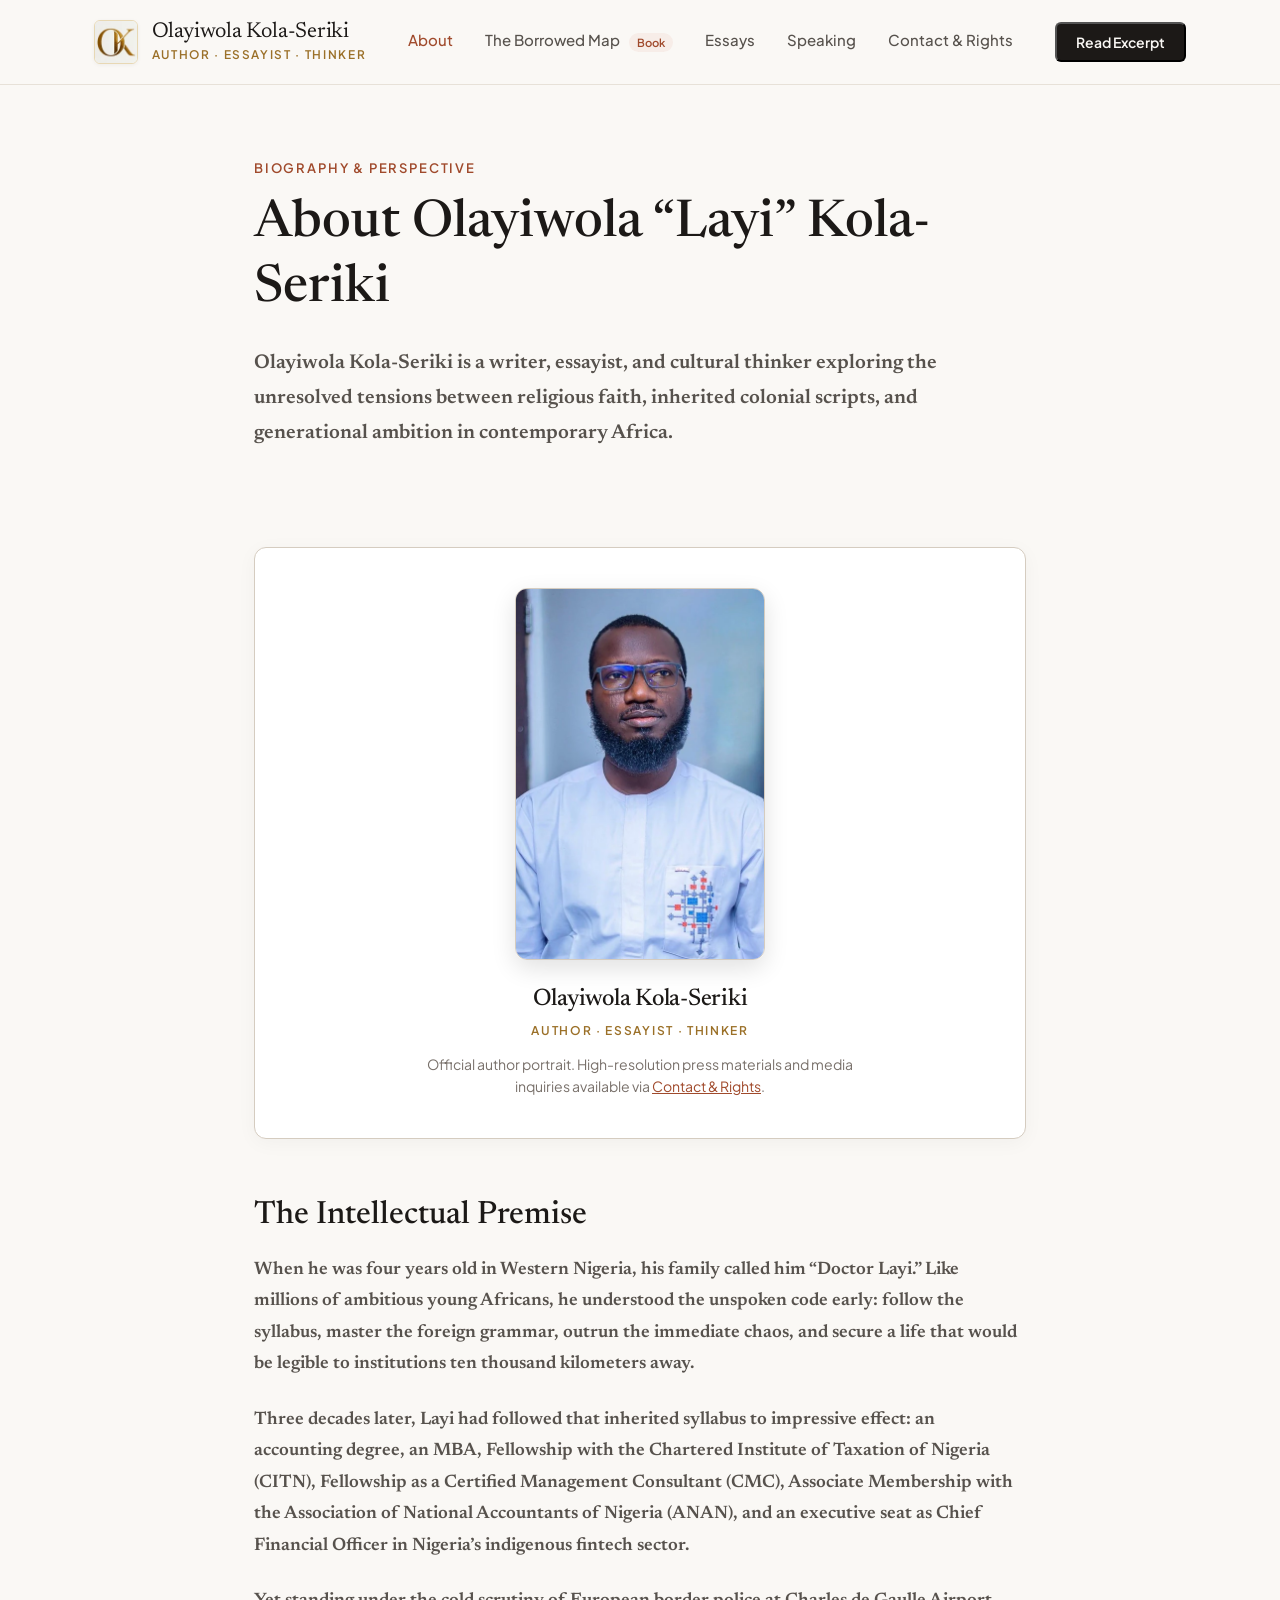
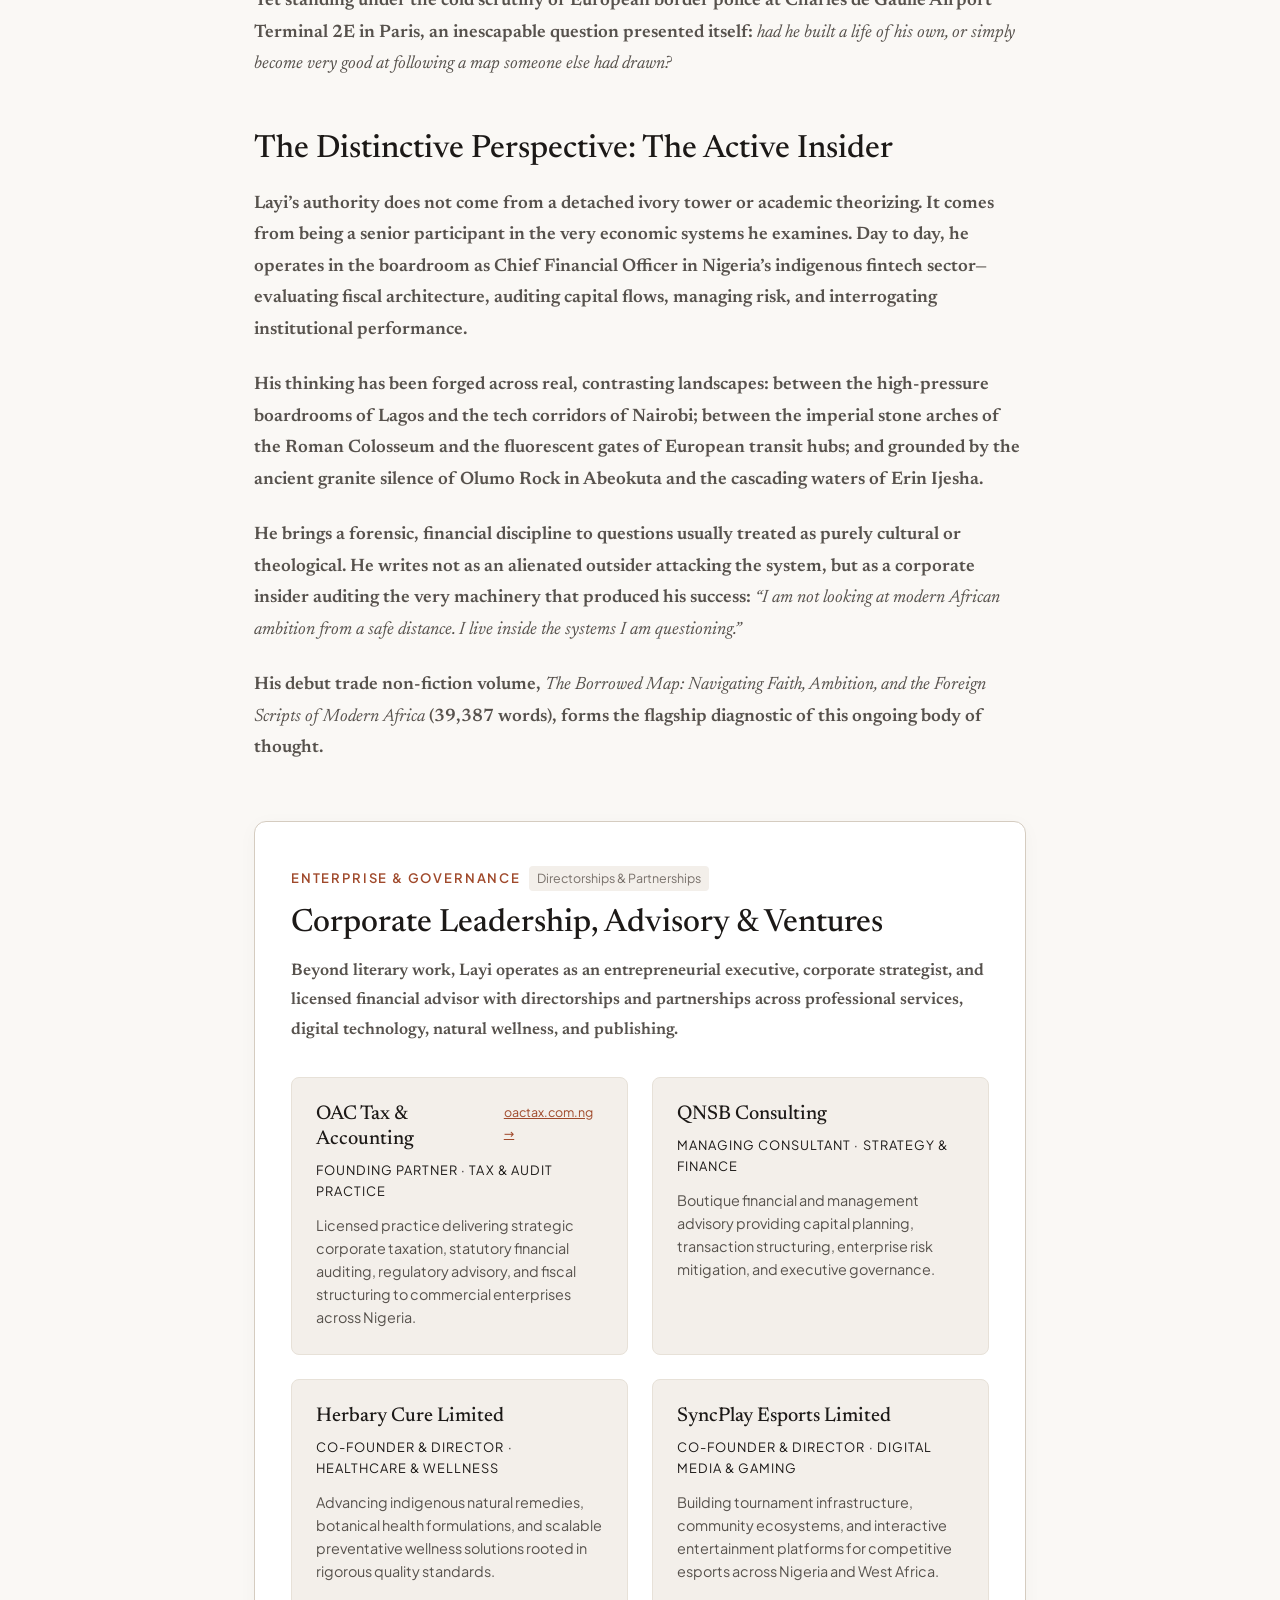
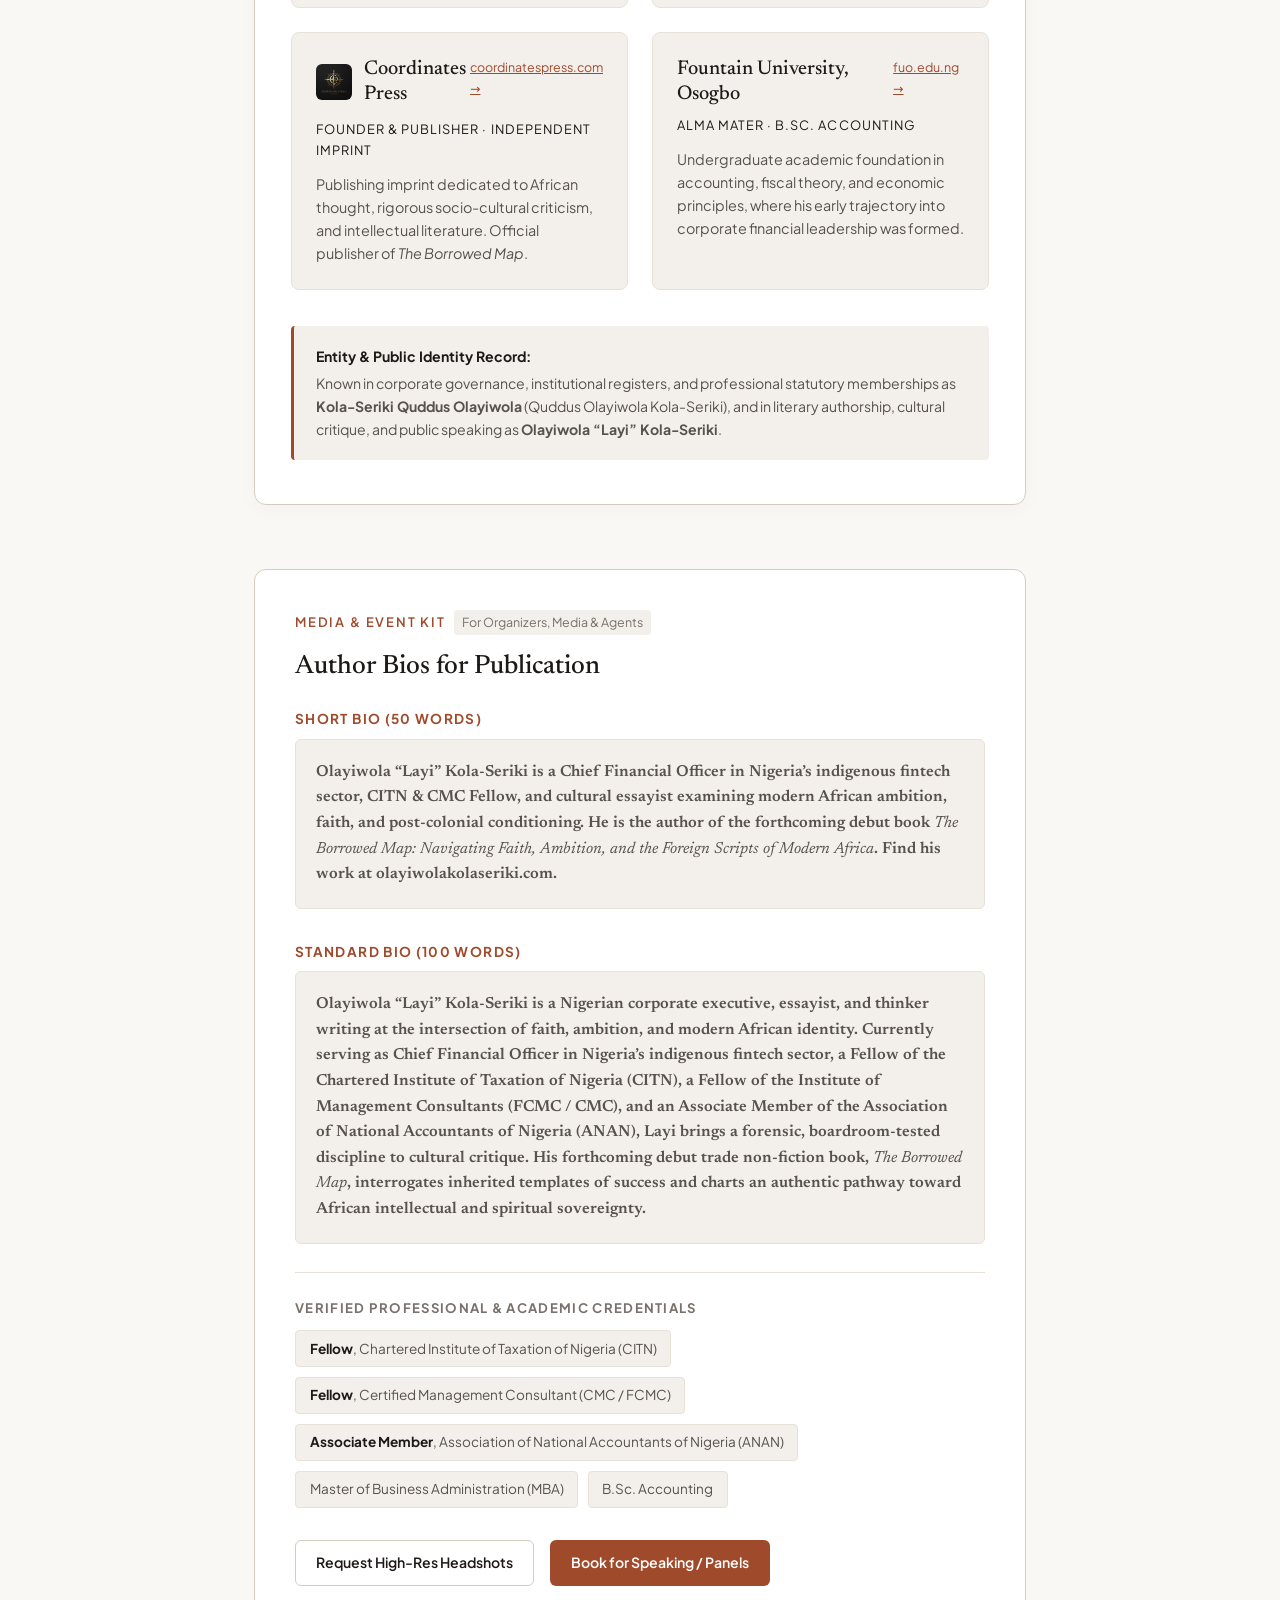
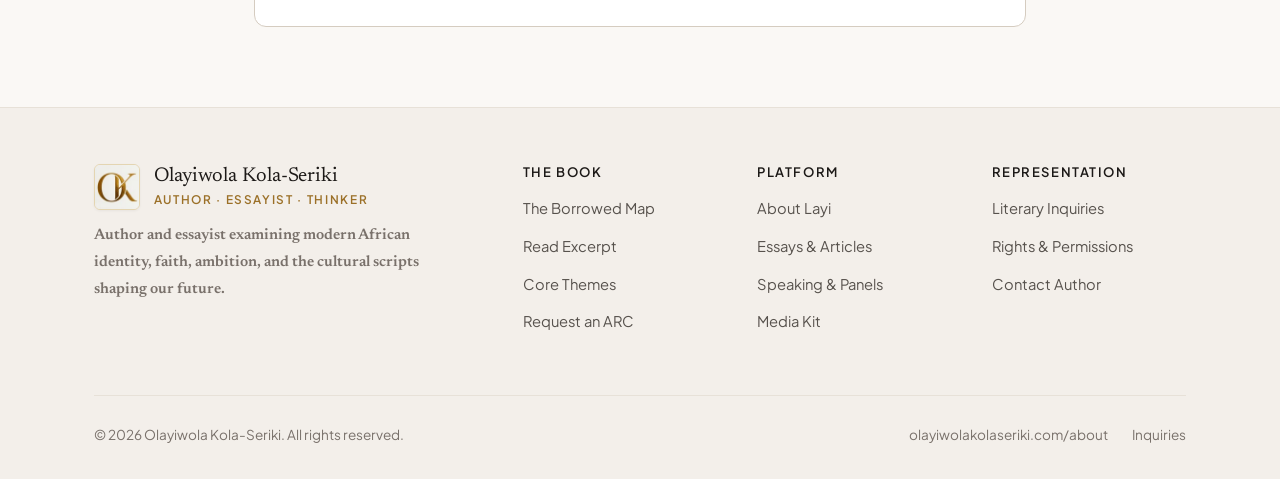
==== about/index.html @ 504ebaba "perf(cwv): eliminate LCP bottlenecks via self-hosted fonts, hero avatar WebP, edge caching headers, " ====
<!DOCTYPE html>
<html lang="en">
<head>
  <meta charset="UTF-8">
  <meta name="viewport" content="width=device-width, initial-scale=1.0">
  <title>About Olayiwola Kola-Seriki | Author of The Borrowed Map</title>
  <meta name="description" content="Biography and perspective of Olayiwola Kola-Seriki—author of The Borrowed Map, essayist, and Chief Financial Officer in Nigeria's indigenous fintech sector.">
  <link rel="canonical" href="https://olayiwolakolaseriki.com/about/">
  <meta name="robots" content="index, follow, max-image-preview:large, max-snippet:-1, max-video-preview:-1">
  <meta name="author" content="Olayiwola Kola-Seriki">
  <meta name="keywords" content="Olayiwola Kola-Seriki biography, Layi Kola-Seriki, Quddus Olayiwola Kola-Seriki, Kola-Seriki Quddus Olayiwola, The Borrowed Map author, OAC Tax and Accounting, QNSB Consulting, Herbary Cure Limited, SyncPlay Esports Limited, Coordinates Press, indigenous Nigerian fintech CFO, CITN Fellow, FCTI, ANAN CNA, IMC FCMC CMC, Certified Management Consultant, Fountain University Osogbo alumnus, African cultural thinker">
  
  <!-- Favicon (OK Monogram on Ivory Linen) -->
  <link rel="icon" type="image/x-icon" href="/favicon.ico">
  <link rel="icon" type="image/png" sizes="32x32" href="/favicon-32x32.png">
  <link rel="icon" type="image/png" sizes="16x16" href="/favicon-16x16.png">
  <link rel="apple-touch-icon" sizes="180x180" href="/apple-touch-icon.png">
  
  <!-- Open Graph / LinkedIn / Facebook -->
  <meta property="og:type" content="profile">
  <meta property="og:url" content="https://olayiwolakolaseriki.com/about/">
  <meta property="og:site_name" content="Olayiwola Kola-Seriki">
  <meta property="og:title" content="About Olayiwola Kola-Seriki | Corporate Leader, Author & Thinker">
  <meta property="og:description" content="Biography and career of Olayiwola Kola-Seriki (Kola-Seriki Quddus Olayiwola)—Author of The Borrowed Map, CFO, Fellow CITN & FCMC, Associate ANAN, and Partner/Co-Founder of OAC Tax, QNSB Consulting, Herbary Cure, and SyncPlay Esports.">
  
  <!-- Primary Image: Author Official Portrait (1200px High-Res) -->
  <meta property="og:image" content="https://olayiwolakolaseriki.com/assets/images/author-portrait-1200.jpg">
  <meta property="og:image:secure_url" content="https://olayiwolakolaseriki.com/assets/images/author-portrait-1200.jpg">
  <meta property="og:image:type" content="image/jpeg">
  <meta property="og:image:width" content="1200">
  <meta property="og:image:height" content="1791">
  <meta property="og:image:alt" content="Olayiwola Kola-Seriki Official Author Portrait">

  <!-- Secondary Image: Existing Book Front Cover (1200px High-Res) -->
  <meta property="og:image" content="https://olayiwolakolaseriki.com/assets/images/the-borrowed-map-cover-1200.jpg">
  <meta property="og:image:secure_url" content="https://olayiwolakolaseriki.com/assets/images/the-borrowed-map-cover-1200.jpg">
  <meta property="og:image:type" content="image/jpeg">
  <meta property="og:image:width" content="1200">
  <meta property="og:image:height" content="1911">
  <meta property="og:image:alt" content="Front cover of The Borrowed Map by Olayiwola Kola-Seriki">
  
  <!-- Twitter Cards -->
  <meta name="twitter:card" content="summary_large_image">
  <meta name="twitter:url" content="https://olayiwolakolaseriki.com/about/">
  <meta name="twitter:title" content="About Olayiwola Kola-Seriki | Corporate Leader, Author & Thinker">
  <meta name="twitter:description" content="Biography and career of Olayiwola Kola-Seriki (Quddus Olayiwola Kola-Seriki)—CFO, CITN & FCMC Fellow, ANAN, Partner at OAC Tax, and Author of The Borrowed Map.">
  <meta name="twitter:image" content="https://olayiwolakolaseriki.com/assets/images/author-portrait-1200.jpg">
  <meta name="twitter:image:alt" content="Olayiwola Kola-Seriki Author Portrait">
  
  <!-- Critical Performance Preloads -->
  <link rel="preload" as="font" type="font/woff2" href="/assets/fonts/newsreader-400.woff2" crossorigin>
  <link rel="preload" as="font" type="font/woff2" href="/assets/fonts/plus-jakarta-sans-400.woff2" crossorigin>
  <link rel="preload" as="image" href="/assets/images/brand-monogram-nav.webp" type="image/webp">
  <link rel="preload" as="image" href="/assets/images/author-portrait.webp" type="image/webp" fetchpriority="high">
  
  <link rel="stylesheet" href="/assets/css/styles.css">
  
  <!-- Non-Blocking Google Fonts Fallback -->
  <link rel="preconnect" href="https://fonts.googleapis.com">
  <link rel="preconnect" href="https://fonts.gstatic.com" crossorigin>
  <link rel="stylesheet" href="https://fonts.googleapis.com/css2?family=Newsreader:ital,opsz,wght@0,6..72,400;0,6..72,600;1,6..72,400&family=Plus+Jakarta+Sans:wght@400;500;600;700&display=swap" media="print" onload="this.media='all'">
  <noscript>
    <link rel="stylesheet" href="https://fonts.googleapis.com/css2?family=Newsreader:ital,opsz,wght@0,6..72,400;0,6..72,600;1,6..72,400&family=Plus+Jakarta+Sans:wght@400;500;600;700&display=swap">
  </noscript>
  
  <!-- Schema.org JSON-LD: ProfilePage & Comprehensive Person Entity -->
  <script type="application/ld+json">
  {
    "@context": "https://schema.org",
    "@type": "ProfilePage",
    "mainEntity": {
      "@type": "Person",
      "@id": "https://olayiwolakolaseriki.com/#author",
      "name": "Olayiwola Kola-Seriki",
      "givenName": "Quddus Olayiwola",
      "familyName": "Kola-Seriki",
      "additionalName": "Layi",
      "alternateName": [
        "Quddus Olayiwola Kola-Seriki",
        "Kola-Seriki Quddus Olayiwola",
        "Layi Kola-Seriki",
        "Doctor Layi",
        "Quddus Kola-Seriki"
      ],
      "url": "https://olayiwolakolaseriki.com/about/",
      "jobTitle": [
        "Chief Financial Officer",
        "Author",
        "Tax & Accounting Advisor",
        "Management Consultant",
        "Essayist"
      ],
      "description": "Nigerian corporate executive, Chief Financial Officer, tax professional, and author of The Borrowed Map. Founding partner and director across OAC Tax & Accounting, QNSB Consulting, Herbary Cure Limited, and SyncPlay Esports Limited.",
      "image": [
        "https://olayiwolakolaseriki.com/assets/images/author-portrait-1200.jpg",
        "https://olayiwolakolaseriki.com/assets/images/author-portrait-square-1200.jpg",
        "https://olayiwolakolaseriki.com/assets/images/author-portrait.jpg"
      ],
      "alumniOf": [
        {
          "@type": "CollegeOrUniversity",
          "name": "Fountain University, Osogbo",
          "sameAs": "https://fuo.edu.ng"
        }
      ],
      "hasCredential": [
        {
          "@type": "EducationalOccupationalCredential",
          "name": "Fellow (FCTI)",
          "credentialCategory": "fellowship",
          "recognizedBy": {
            "@type": "Organization",
            "name": "Chartered Institute of Taxation of Nigeria (CITN)",
            "url": "https://citn.org"
          }
        },
        {
          "@type": "EducationalOccupationalCredential",
          "name": "Certified National Accountant (CNA)",
          "credentialCategory": "professional membership",
          "recognizedBy": {
            "@type": "Organization",
            "name": "Association of National Accountants of Nigeria (ANAN)",
            "url": "https://anan.org.ng"
          }
        },
        {
          "@type": "EducationalOccupationalCredential",
          "name": "Fellow Certified Management Consultant (FCMC / CMC)",
          "credentialCategory": "fellowship",
          "recognizedBy": {
            "@type": "Organization",
            "name": "Institute of Management Consultants (IMC Nigeria)",
            "url": "https://imcnig.org"
          }
        },
        {
          "@type": "EducationalOccupationalCredential",
          "name": "Master of Business Administration (MBA)"
        },
        {
          "@type": "EducationalOccupationalCredential",
          "name": "Bachelor of Science (B.Sc.) Accounting"
        }
      ],
      "worksFor": [
        {
          "@type": "Organization",
          "name": "OAC Tax & Accounting",
          "url": "https://oactax.com.ng"
        },
        {
          "@type": "Organization",
          "name": "QNSB Consulting"
        },
        {
          "@type": "Organization",
          "name": "Herbary Cure Limited"
        },
        {
          "@type": "Organization",
          "name": "SyncPlay Esports Limited"
        },
        {
          "@type": "Organization",
          "name": "Coordinates Press",
          "url": "https://coordinatespress.com"
        }
      ],
      "founder": [
        {
          "@type": "Organization",
          "name": "OAC Tax & Accounting",
          "url": "https://oactax.com.ng"
        },
        {
          "@type": "Organization",
          "name": "QNSB Consulting"
        },
        {
          "@type": "Organization",
          "name": "Herbary Cure Limited"
        },
        {
          "@type": "Organization",
          "name": "SyncPlay Esports Limited"
        },
        {
          "@type": "Organization",
          "name": "Coordinates Press",
          "url": "https://coordinatespress.com"
        }
      ],
      "sameAs": [
        "https://www.linkedin.com/in/olayiwola-kola-seriki-296878146",
        "https://oactax.com.ng",
        "https://coordinatespress.com",
        "https://fuo.edu.ng"
      ]
    }
  }
  </script>
</head>
<body>

  <!-- Site Navigation -->
  <header class="site-header">
    <div class="container nav-wrapper">
      <a href="/" class="brand-link" aria-label="Olayiwola Kola-Seriki Home">
        <picture>
          <source srcset="/assets/images/brand-monogram-nav.webp" type="image/webp">
          <img src="/assets/images/brand-monogram-nav.png" width="44" height="44" alt="Olayiwola Kola-Seriki Monogram" class="brand-monogram-nav" decoding="async">
        </picture>
        <div class="brand-text">
          <span class="brand-name">Olayiwola Kola-Seriki</span>
          <span class="brand-tagline">Author &middot; Essayist &middot; Thinker</span>
        </div>
      </a>

      <nav aria-label="Primary Navigation">
        <ul class="nav-links">
          <li><a href="/about/" class="nav-item active">About</a></li>
          <li>
            <a href="/the-borrowed-map/" class="nav-item">
              The Borrowed Map <span class="nav-badge">Book</span>
            </a>
          </li>
          <li><a href="/essays/" class="nav-item">Essays</a></li>
          <li><a href="/speaking/" class="nav-item">Speaking</a></li>
          <li><a href="/contact/" class="nav-item">Contact & Rights</a></li>
        </ul>
      </nav>

      <div style="display: flex; gap: 0.75rem; align-items: center;">
        <button class="btn-header" data-open-excerpt>Read Excerpt</button>
        <button class="mobile-toggle" id="mobileToggle" aria-label="Toggle navigation" aria-expanded="false">
          <svg fill="none" viewBox="0 0 24 24" stroke="currentColor">
            <path stroke-linecap="round" stroke-linejoin="round" stroke-width="2" d="M4 6h16M4 12h16M4 18h16" />
          </svg>
        </button>
      </div>
    </div>

    <!-- Mobile Drawer -->
    <div class="mobile-nav" id="mobileNav">
      <a href="/about/" class="nav-item active">About Layi</a>
      <a href="/the-borrowed-map/" class="nav-item">The Borrowed Map (The Book)</a>
      <a href="/essays/" class="nav-item">Essays & Articles</a>
      <a href="/speaking/" class="nav-item">Speaking & Panels</a>
      <a href="/contact/" class="nav-item">Contact & Literary Inquiries</a>
    </div>
  </header>

  <main>
    <section style="padding: 4.5rem 0 3.5rem;">
      <div class="container-narrow">
        <p class="eyebrow" style="margin-bottom: 0.75rem;">Biography & Perspective</p>
        <h1 style="font-size: clamp(2.4rem, 5vw, 3.25rem); margin-bottom: 1.5rem;">
          About Olayiwola &ldquo;Layi&rdquo; Kola-Seriki
        </h1>
        <p style="font-size: 1.25rem; line-height: 1.75; color: var(--text-secondary); margin-bottom: 2.5rem;">
          Olayiwola Kola-Seriki is a writer, essayist, and cultural thinker exploring the unresolved tensions between religious faith, inherited colonial scripts, and generational ambition in contemporary Africa.
        </p>
      </div>
    </section>

    <!-- Bio Body -->
    <section style="padding: 0 0 5rem;">
      <div class="container-narrow">
        
        <!-- Official Author Portrait & Insignia -->
        <div style="background: var(--bg-card); border: 1px solid var(--border-medium); border-radius: 12px; padding: 2.5rem 2rem; text-align: center; margin-bottom: 3.5rem; box-shadow: 0 4px 20px rgba(0, 0, 0, 0.04);">
          <div style="max-width: 250px; margin: 0 auto 1.5rem; border-radius: 12px; overflow: hidden; box-shadow: 0 8px 24px rgba(0, 0, 0, 0.12); border: 1px solid var(--border-medium);">
            <picture>
              <source srcset="/assets/images/author-portrait.webp" type="image/webp">
              <img src="/assets/images/author-portrait.jpg" width="250" height="373" alt="Olayiwola Kola-Seriki Official Author Portrait" style="width: 100%; height: auto; display: block;" fetchpriority="high" decoding="async">
            </picture>
          </div>
          <h3 style="font-family: var(--font-serif); font-size: 1.5rem; margin-bottom: 0.35rem; letter-spacing: -0.01em;">Olayiwola Kola-Seriki</h3>
          <p class="brand-tagline" style="font-size: 0.75rem; letter-spacing: 0.14em; margin-bottom: 0.85rem;">Author &middot; Essayist &middot; Thinker</p>
          <p style="font-family: var(--font-sans); font-size: 0.88rem; color: var(--text-muted); max-width: 480px; margin: 0 auto; line-height: 1.55;">
            Official author portrait. High-resolution press materials and media inquiries available via <a href="/contact/" style="color: var(--accent-terracotta); text-decoration: underline;">Contact & Rights</a>.
          </p>
        </div>

        <div style="font-size: 1.15rem; line-height: 1.85; color: var(--text-secondary);">
          <h2 style="font-size: 2rem; color: var(--text-primary); margin-bottom: 1.25rem;">The Intellectual Premise</h2>
          <p style="margin-bottom: 1.5rem;">
            When he was four years old in Western Nigeria, his family called him &ldquo;Doctor Layi.&rdquo; Like millions of ambitious young Africans, he understood the unspoken code early: follow the syllabus, master the foreign grammar, outrun the immediate chaos, and secure a life that would be legible to institutions ten thousand kilometers away.
          </p>
          <p style="margin-bottom: 1.5rem;">
            Three decades later, Layi had followed that inherited syllabus to impressive effect: an accounting degree, an MBA, Fellowship with the Chartered Institute of Taxation of Nigeria (CITN), Fellowship as a Certified Management Consultant (CMC), Associate Membership with the Association of National Accountants of Nigeria (ANAN), and an executive seat as Chief Financial Officer in Nigeria&rsquo;s indigenous fintech sector.
          </p>
          <p style="margin-bottom: 1.5rem;">
            Yet standing under the cold scrutiny of European border police at Charles de Gaulle Airport Terminal 2E in Paris, an inescapable question presented itself: <em>had he built a life of his own, or simply become very good at following a map someone else had drawn?</em>
          </p>

          <h2 style="font-size: 2rem; color: var(--text-primary); margin: 3rem 0 1.25rem;">The Distinctive Perspective: The Active Insider</h2>
          <p style="margin-bottom: 1.5rem;">
            Layi&rsquo;s authority does not come from a detached ivory tower or academic theorizing. It comes from being a senior participant in the very economic systems he examines. Day to day, he operates in the boardroom as Chief Financial Officer in Nigeria&rsquo;s indigenous fintech sector&mdash;evaluating fiscal architecture, auditing capital flows, managing risk, and interrogating institutional performance.
          </p>
          <p style="margin-bottom: 1.5rem;">
            His thinking has been forged across real, contrasting landscapes: between the high-pressure boardrooms of Lagos and the tech corridors of Nairobi; between the imperial stone arches of the Roman Colosseum and the fluorescent gates of European transit hubs; and grounded by the ancient granite silence of Olumo Rock in Abeokuta and the cascading waters of Erin Ijesha.
          </p>
          <p style="margin-bottom: 1.5rem;">
            He brings a forensic, financial discipline to questions usually treated as purely cultural or theological. He writes not as an alienated outsider attacking the system, but as a corporate insider auditing the very machinery that produced his success: <em>&ldquo;I am not looking at modern African ambition from a safe distance. I live inside the systems I am questioning.&rdquo;</em>
          </p>
          <p style="margin-bottom: 2rem;">
            His debut trade non-fiction volume, <em>The Borrowed Map: Navigating Faith, Ambition, and the Foreign Scripts of Modern Africa</em> (39,387 words), forms the flagship diagnostic of this ongoing body of thought.
          </p>
        </div>

        <!-- Corporate Ventures, Directorships & Enterprise Leadership -->
        <div style="margin-top: 3.5rem; border: 1px solid var(--border-medium); border-radius: 12px; padding: 2.75rem 2.25rem; background-color: var(--bg-card); box-shadow: 0 4px 20px rgba(0, 0, 0, 0.03);">
          <div style="display: flex; gap: 0.5rem; align-items: center; margin-bottom: 0.75rem;">
            <span class="eyebrow" style="color: var(--accent-terracotta);">Enterprise & Governance</span>
            <span style="font-size: 0.78rem; font-family: var(--font-sans); background: var(--bg-surface); padding: 0.15rem 0.5rem; border-radius: 4px; color: var(--text-muted);">Directorships &amp; Partnerships</span>
          </div>

          <h2 style="font-size: 2rem; margin-bottom: 0.85rem; color: var(--text-primary);">
            Corporate Leadership, Advisory &amp; Ventures
          </h2>
          <p style="font-size: 1.05rem; line-height: 1.75; color: var(--text-secondary); margin-bottom: 2rem;">
            Beyond literary work, Layi operates as an entrepreneurial executive, corporate strategist, and licensed financial advisor with directorships and partnerships across professional services, digital technology, natural wellness, and publishing.
          </p>

          <div style="display: grid; grid-template-columns: repeat(auto-fit, minmax(280px, 1fr)); gap: 1.5rem; margin-bottom: 2.25rem;">
            <!-- OAC Tax -->
            <div style="background: var(--bg-surface); border: 1px solid var(--border-subtle); border-radius: 8px; padding: 1.5rem;">
              <div style="display: flex; justify-content: space-between; align-items: flex-start; margin-bottom: 0.5rem;">
                <h4 style="font-family: var(--font-serif); font-size: 1.25rem; margin: 0; color: var(--text-primary);">OAC Tax &amp; Accounting</h4>
                <a href="https://oactax.com.ng" target="_blank" rel="noopener noreferrer" style="font-size: 0.78rem; font-family: var(--font-sans); color: var(--accent-terracotta); text-decoration: underline;">oactax.com.ng &rarr;</a>
              </div>
              <span style="display: block; font-family: var(--font-sans); font-size: 0.8rem; text-transform: uppercase; letter-spacing: 0.08em; color: var(--accent-gold); margin-bottom: 0.75rem;">Founding Partner &middot; Tax &amp; Audit Practice</span>
              <p style="font-family: var(--font-sans); font-size: 0.9rem; line-height: 1.6; color: var(--text-secondary); margin: 0;">
                Licensed practice delivering strategic corporate taxation, statutory financial auditing, regulatory advisory, and fiscal structuring to commercial enterprises across Nigeria.
              </p>
            </div>

            <!-- QNSB Consulting -->
            <div style="background: var(--bg-surface); border: 1px solid var(--border-subtle); border-radius: 8px; padding: 1.5rem;">
              <h4 style="font-family: var(--font-serif); font-size: 1.25rem; margin: 0 0 0.5rem; color: var(--text-primary);">QNSB Consulting</h4>
              <span style="display: block; font-family: var(--font-sans); font-size: 0.8rem; text-transform: uppercase; letter-spacing: 0.08em; color: var(--accent-gold); margin-bottom: 0.75rem;">Managing Consultant &middot; Strategy &amp; Finance</span>
              <p style="font-family: var(--font-sans); font-size: 0.9rem; line-height: 1.6; color: var(--text-secondary); margin: 0;">
                Boutique financial and management advisory providing capital planning, transaction structuring, enterprise risk mitigation, and executive governance.
              </p>
            </div>

            <!-- Herbary Cure Limited -->
            <div style="background: var(--bg-surface); border: 1px solid var(--border-subtle); border-radius: 8px; padding: 1.5rem;">
              <h4 style="font-family: var(--font-serif); font-size: 1.25rem; margin: 0 0 0.5rem; color: var(--text-primary);">Herbary Cure Limited</h4>
              <span style="display: block; font-family: var(--font-sans); font-size: 0.8rem; text-transform: uppercase; letter-spacing: 0.08em; color: var(--accent-gold); margin-bottom: 0.75rem;">Co-Founder &amp; Director &middot; Healthcare &amp; Wellness</span>
              <p style="font-family: var(--font-sans); font-size: 0.9rem; line-height: 1.6; color: var(--text-secondary); margin: 0;">
                Advancing indigenous natural remedies, botanical health formulations, and scalable preventative wellness solutions rooted in rigorous quality standards.
              </p>
            </div>

            <!-- SyncPlay Esports Limited -->
            <div style="background: var(--bg-surface); border: 1px solid var(--border-subtle); border-radius: 8px; padding: 1.5rem;">
              <h4 style="font-family: var(--font-serif); font-size: 1.25rem; margin: 0 0 0.5rem; color: var(--text-primary);">SyncPlay Esports Limited</h4>
              <span style="display: block; font-family: var(--font-sans); font-size: 0.8rem; text-transform: uppercase; letter-spacing: 0.08em; color: var(--accent-gold); margin-bottom: 0.75rem;">Co-Founder &amp; Director &middot; Digital Media &amp; Gaming</span>
              <p style="font-family: var(--font-sans); font-size: 0.9rem; line-height: 1.6; color: var(--text-secondary); margin: 0;">
                Building tournament infrastructure, community ecosystems, and interactive entertainment platforms for competitive esports across Nigeria and West Africa.
              </p>
            </div>

            <!-- Coordinates Press -->
            <div style="background: var(--bg-surface); border: 1px solid var(--border-subtle); border-radius: 8px; padding: 1.5rem;">
              <div style="display: flex; justify-content: space-between; align-items: flex-start; margin-bottom: 0.75rem;">
                <div style="display: flex; align-items: center; gap: 0.75rem;">
                  <img src="/assets/images/coordinates-press-logo.png" width="36" height="36" alt="Coordinates Press Logo Est. 2026" style="width: 36px; height: 36px; border-radius: 6px; border: 1px solid var(--border-gold); object-fit: cover;">
                  <h4 style="font-family: var(--font-serif); font-size: 1.25rem; margin: 0; color: var(--text-primary);">Coordinates Press</h4>
                </div>
                <a href="https://coordinatespress.com" target="_blank" rel="noopener noreferrer" style="font-size: 0.78rem; font-family: var(--font-sans); color: var(--accent-terracotta); text-decoration: underline;">coordinatespress.com &rarr;</a>
              </div>
              <span style="display: block; font-family: var(--font-sans); font-size: 0.8rem; text-transform: uppercase; letter-spacing: 0.08em; color: var(--accent-gold); margin-bottom: 0.75rem;">Founder &amp; Publisher &middot; Independent Imprint</span>
              <p style="font-family: var(--font-sans); font-size: 0.9rem; line-height: 1.6; color: var(--text-secondary); margin: 0;">
                Publishing imprint dedicated to African thought, rigorous socio-cultural criticism, and intellectual literature. Official publisher of <em>The Borrowed Map</em>.
              </p>
            </div>

            <!-- Alma Mater: Fountain University -->
            <div style="background: var(--bg-surface); border: 1px solid var(--border-subtle); border-radius: 8px; padding: 1.5rem;">
              <div style="display: flex; justify-content: space-between; align-items: flex-start; margin-bottom: 0.5rem;">
                <h4 style="font-family: var(--font-serif); font-size: 1.25rem; margin: 0; color: var(--text-primary);">Fountain University, Osogbo</h4>
                <a href="https://fuo.edu.ng" target="_blank" rel="noopener noreferrer" style="font-size: 0.78rem; font-family: var(--font-sans); color: var(--accent-terracotta); text-decoration: underline;">fuo.edu.ng &rarr;</a>
              </div>
              <span style="display: block; font-family: var(--font-sans); font-size: 0.8rem; text-transform: uppercase; letter-spacing: 0.08em; color: var(--accent-gold); margin-bottom: 0.75rem;">Alma Mater &middot; B.Sc. Accounting</span>
              <p style="font-family: var(--font-sans); font-size: 0.9rem; line-height: 1.6; color: var(--text-secondary); margin: 0;">
                Undergraduate academic foundation in accounting, fiscal theory, and economic principles, where his early trajectory into corporate financial leadership was formed.
              </p>
            </div>
          </div>

          <!-- Legal & Entity Identity Reconciliation Notice -->
          <div style="background: var(--bg-surface); border-left: 3px solid var(--accent-terracotta); padding: 1.15rem 1.35rem; border-radius: 4px; font-family: var(--font-sans); font-size: 0.88rem; line-height: 1.65; color: var(--text-secondary);">
            <strong style="color: var(--text-primary); display: block; margin-bottom: 0.25rem;">Entity &amp; Public Identity Record:</strong>
            Known in corporate governance, institutional registers, and professional statutory memberships as <strong>Kola-Seriki Quddus Olayiwola</strong> (Quddus Olayiwola Kola-Seriki), and in literary authorship, cultural critique, and public speaking as <strong>Olayiwola &ldquo;Layi&rdquo; Kola-Seriki</strong>.
          </div>
        </div>

        <!-- Press Bio Versions (Essential for Agents, Podcasters, & Event Hosts) -->
        <div style="margin-top: 4rem; border: 1px solid var(--border-medium); border-radius: 12px; padding: 2.5rem; background-color: var(--bg-card);">
          <div style="display: flex; gap: 0.5rem; align-items: center; margin-bottom: 1rem;">
            <span class="eyebrow">Media & Event Kit</span>
            <span style="font-size: 0.78rem; font-family: var(--font-sans); background: var(--bg-surface); padding: 0.15rem 0.5rem; border-radius: 4px; color: var(--text-muted);">For Organizers, Media & Agents</span>
          </div>

          <h3 style="font-size: 1.65rem; margin-bottom: 1.5rem;">Author Bios for Publication</h3>

          <div style="margin-bottom: 2rem;">
            <strong style="font-family: var(--font-sans); font-size: 0.85rem; text-transform: uppercase; letter-spacing: 0.1em; color: var(--accent-terracotta); display: block; margin-bottom: 0.5rem;">Short Bio (50 Words)</strong>
            <p style="font-size: 1rem; line-height: 1.6; background: var(--bg-surface); padding: 1.25rem; border-radius: 6px; border: 1px solid var(--border-subtle);">
              Olayiwola &ldquo;Layi&rdquo; Kola-Seriki is a Chief Financial Officer in Nigeria&rsquo;s indigenous fintech sector, CITN &amp; CMC Fellow, and cultural essayist examining modern African ambition, faith, and post-colonial conditioning. He is the author of the forthcoming debut book <em>The Borrowed Map: Navigating Faith, Ambition, and the Foreign Scripts of Modern Africa</em>. Find his work at olayiwolakolaseriki.com.
            </p>
          </div>

          <div>
            <strong style="font-family: var(--font-sans); font-size: 0.85rem; text-transform: uppercase; letter-spacing: 0.1em; color: var(--accent-terracotta); display: block; margin-bottom: 0.5rem;">Standard Bio (100 Words)</strong>
            <p style="font-size: 1rem; line-height: 1.6; background: var(--bg-surface); padding: 1.25rem; border-radius: 6px; border: 1px solid var(--border-subtle);">
              Olayiwola &ldquo;Layi&rdquo; Kola-Seriki is a Nigerian corporate executive, essayist, and thinker writing at the intersection of faith, ambition, and modern African identity. Currently serving as Chief Financial Officer in Nigeria&rsquo;s indigenous fintech sector, a Fellow of the Chartered Institute of Taxation of Nigeria (CITN), a Fellow of the Institute of Management Consultants (FCMC / CMC), and an Associate Member of the Association of National Accountants of Nigeria (ANAN), Layi brings a forensic, boardroom-tested discipline to cultural critique. His forthcoming debut trade non-fiction book, <em>The Borrowed Map</em>, interrogates inherited templates of success and charts an authentic pathway toward African intellectual and spiritual sovereignty.
            </p>
          </div>

          <!-- Academic & Professional Credentials -->
          <div style="margin-top: 1.75rem; padding-top: 1.5rem; border-top: 1px solid var(--border-subtle);">
            <strong style="font-family: var(--font-sans); font-size: 0.82rem; text-transform: uppercase; letter-spacing: 0.1em; color: var(--text-muted); display: block; margin-bottom: 0.75rem;">Verified Professional & Academic Credentials</strong>
            <ul style="list-style: none; padding: 0; margin: 0; display: flex; flex-wrap: wrap; gap: 0.6rem;">
              <li style="background: var(--bg-surface); border: 1px solid var(--border-subtle); padding: 0.4rem 0.85rem; border-radius: 4px; font-size: 0.85rem; font-family: var(--font-sans); color: var(--text-secondary);"><strong style="color: var(--text-primary);">Fellow</strong>, Chartered Institute of Taxation of Nigeria (CITN)</li>
              <li style="background: var(--bg-surface); border: 1px solid var(--border-subtle); padding: 0.4rem 0.85rem; border-radius: 4px; font-size: 0.85rem; font-family: var(--font-sans); color: var(--text-secondary);"><strong style="color: var(--text-primary);">Fellow</strong>, Certified Management Consultant (CMC / FCMC)</li>
              <li style="background: var(--bg-surface); border: 1px solid var(--border-subtle); padding: 0.4rem 0.85rem; border-radius: 4px; font-size: 0.85rem; font-family: var(--font-sans); color: var(--text-secondary);"><strong style="color: var(--text-primary);">Associate Member</strong>, Association of National Accountants of Nigeria (ANAN)</li>
              <li style="background: var(--bg-surface); border: 1px solid var(--border-subtle); padding: 0.4rem 0.85rem; border-radius: 4px; font-size: 0.85rem; font-family: var(--font-sans); color: var(--text-secondary);">Master of Business Administration (MBA)</li>
              <li style="background: var(--bg-surface); border: 1px solid var(--border-subtle); padding: 0.4rem 0.85rem; border-radius: 4px; font-size: 0.85rem; font-family: var(--font-sans); color: var(--text-secondary);">B.Sc. Accounting</li>
            </ul>
          </div>

          <div style="margin-top: 2rem; display: flex; gap: 1rem; flex-wrap: wrap;">
            <a href="/contact/" class="btn btn-secondary" style="font-size: 0.88rem; padding: 0.65rem 1.25rem;">Request High-Res Headshots</a>
            <a href="/speaking/" class="btn btn-primary" style="font-size: 0.88rem; padding: 0.65rem 1.25rem;">Book for Speaking / Panels</a>
          </div>
        </div>

      </div>
    </section>
  </main>

  <!-- Site Footer -->
  <footer class="site-footer">
    <div class="container">
      <div class="footer-grid">
        <div>
          <a href="/" style="display: inline-flex; align-items: center; gap: 0.85rem; margin-bottom: 0.85rem; text-decoration: none;">
            <picture>
              <source srcset="/assets/images/brand-monogram-footer.webp" type="image/webp">
              <img src="/assets/images/brand-monogram-footer.png" width="46" height="46" alt="Olayiwola Kola-Seriki Monogram" class="footer-monogram" loading="lazy" decoding="async">
            </picture>
            <div>
              <span class="brand-name" style="font-size: 1.25rem; display: block; line-height: 1.2;">Olayiwola Kola-Seriki</span>
              <span class="brand-tagline" style="display: block; margin-top: 0.15rem;">Author &middot; Essayist &middot; Thinker</span>
            </div>
          </a>
          <p style="font-size: 0.95rem; color: var(--text-muted); max-width: 340px;">
            Author and essayist examining modern African identity, faith, ambition, and the cultural scripts shaping our future.
          </p>
        </div>

        <div class="footer-col">
          <h4>The Book</h4>
          <ul class="footer-links">
            <li><a href="/the-borrowed-map/">The Borrowed Map</a></li>
            <li><a href="#" data-open-excerpt>Read Excerpt</a></li>
            <li><a href="/the-borrowed-map/#themes">Core Themes</a></li>
            <li><a href="/the-borrowed-map/#arc">Request an ARC</a></li>
          </ul>
        </div>

        <div class="footer-col">
          <h4>Platform</h4>
          <ul class="footer-links">
            <li><a href="/about/">About Layi</a></li>
            <li><a href="/essays/">Essays & Articles</a></li>
            <li><a href="/speaking/">Speaking & Panels</a></li>
            <li><a href="/contact/">Media Kit</a></li>
          </ul>
        </div>

        <div class="footer-col">
          <h4>Representation</h4>
          <ul class="footer-links">
            <li><a href="/contact/">Literary Inquiries</a></li>
            <li><a href="/contact/">Rights & Permissions</a></li>
            <li><a href="/contact/">Contact Author</a></li>
          </ul>
        </div>
      </div>

      <div class="footer-bottom">
        <div>&copy; 2026 Olayiwola Kola-Seriki. All rights reserved.</div>
        <div style="display: flex; gap: 1.5rem;">
          <span>olayiwolakolaseriki.com/about</span>
          <a href="/contact/" style="color: var(--text-muted);">Inquiries</a>
        </div>
      </div>
    </div>
  </footer>

  <script defer src="/assets/js/main.js"></script>
  <!-- Cloudflare Web Analytics -->
  <script defer src="https://static.cloudflareinsights.com/beacon.min.js" data-cf-beacon='{"token": "93169b39a39d4640a1ff8a6bffdba1cd"}'></script>
  <!-- End Cloudflare Web Analytics -->
</body>
</html>
---- assets/css/styles.css ----
/* ==========================================================================
   Olayiwola Kola-Seriki — Author Platform Styles
   Aesthetic: Editorial Literary Serif, Warm Paper, Refined Terracotta Accents
   ========================================================================== */

/* Self-Hosted Core Web Vitals Typography (Zero Third-Party DNS/TLS Overhead) */
@font-face {
  font-family: 'Newsreader';
  font-style: normal;
  font-weight: 400;
  font-display: swap;
  src: url('/assets/fonts/newsreader-400.woff2') format('woff2');
  unicode-range: U+0000-00FF, U+0131, U+0152-0153, U+02BB-02BC, U+02C6, U+02DA, U+02DC, U+0304, U+0308, U+0329, U+2000-206F, U+2074, U+20AC, U+2122, U+2191, U+2193, U+2212, U+2215, U+FEFF, U+FFFD;
}

@font-face {
  font-family: 'Newsreader';
  font-style: normal;
  font-weight: 600;
  font-display: swap;
  src: url('/assets/fonts/newsreader-600.woff2') format('woff2');
  unicode-range: U+0000-00FF, U+0131, U+0152-0153, U+02BB-02BC, U+02C6, U+02DA, U+02DC, U+0304, U+0308, U+0329, U+2000-206F, U+2074, U+20AC, U+2122, U+2191, U+2193, U+2212, U+2215, U+FEFF, U+FFFD;
}

@font-face {
  font-family: 'Newsreader';
  font-style: italic;
  font-weight: 400;
  font-display: swap;
  src: url('/assets/fonts/newsreader-italic-400.woff2') format('woff2');
  unicode-range: U+0000-00FF, U+0131, U+0152-0153, U+02BB-02BC, U+02C6, U+02DA, U+02DC, U+0304, U+0308, U+0329, U+2000-206F, U+2074, U+20AC, U+2122, U+2191, U+2193, U+2212, U+2215, U+FEFF, U+FFFD;
}

@font-face {
  font-family: 'Plus Jakarta Sans';
  font-style: normal;
  font-weight: 400;
  font-display: swap;
  src: url('/assets/fonts/plus-jakarta-sans-400.woff2') format('woff2');
  unicode-range: U+0000-00FF, U+0131, U+0152-0153, U+02BB-02BC, U+02C6, U+02DA, U+02DC, U+0304, U+0308, U+0329, U+2000-206F, U+2074, U+20AC, U+2122, U+2191, U+2193, U+2212, U+2215, U+FEFF, U+FFFD;
}

@font-face {
  font-family: 'Plus Jakarta Sans';
  font-style: normal;
  font-weight: 500;
  font-display: swap;
  src: url('/assets/fonts/plus-jakarta-sans-500.woff2') format('woff2');
  unicode-range: U+0000-00FF, U+0131, U+0152-0153, U+02BB-02BC, U+02C6, U+02DA, U+02DC, U+0304, U+0308, U+0329, U+2000-206F, U+2074, U+20AC, U+2122, U+2191, U+2193, U+2212, U+2215, U+FEFF, U+FFFD;
}

@font-face {
  font-family: 'Plus Jakarta Sans';
  font-style: normal;
  font-weight: 600;
  font-display: swap;
  src: url('/assets/fonts/plus-jakarta-sans-600.woff2') format('woff2');
  unicode-range: U+0000-00FF, U+0131, U+0152-0153, U+02BB-02BC, U+02C6, U+02DA, U+02DC, U+0304, U+0308, U+0329, U+2000-206F, U+2074, U+20AC, U+2122, U+2191, U+2193, U+2212, U+2215, U+FEFF, U+FFFD;
}

@font-face {
  font-family: 'Plus Jakarta Sans';
  font-style: normal;
  font-weight: 700;
  font-display: swap;
  src: url('/assets/fonts/plus-jakarta-sans-700.woff2') format('woff2');
  unicode-range: U+0000-00FF, U+0131, U+0152-0153, U+02BB-02BC, U+02C6, U+02DA, U+02DC, U+0304, U+0308, U+0329, U+2000-206F, U+2074, U+20AC, U+2122, U+2191, U+2193, U+2212, U+2215, U+FEFF, U+FFFD;
}

:root {
  --bg-canvas: #FAF8F5;
  --bg-surface: #F3EFEA;
  --bg-card: #FFFFFF;
  --bg-elevated: #EDE7DF;

  --text-primary: #1C1917;
  --text-secondary: #57524D;
  --text-muted: #79716B;

  --accent-terracotta: #A04A2C;
  --accent-terracotta-hover: #863B20;
  --accent-terracotta-light: #F7EDE8;

  --accent-forest: #2A483E;
  --accent-forest-light: #EBF1EE;

  --border-subtle: #E7E1D8;
  --border-medium: #D5CCC0;

  --font-serif: 'Newsreader', 'Playfair Display', Georgia, Cambria, 'Times New Roman', serif;
  --font-sans: 'Plus Jakarta Sans', system-ui, -apple-system, BlinkMacSystemFont, 'Segoe UI', Roboto, sans-serif;
}

/* Reset & Base */
*, *::before, *::after {
  box-sizing: border-box;
  margin: 0;
  padding: 0;
}

html {
  font-size: 16px;
  scroll-behavior: smooth;
  background-color: var(--bg-canvas);
  color: var(--text-primary);
  font-family: var(--font-serif);
  line-height: 1.65;
  -webkit-font-smoothing: antialiased;
  -moz-osx-font-smoothing: grayscale;
}

body {
  min-height: 100vh;
  display: flex;
  flex-direction: column;
}

a {
  color: inherit;
  text-decoration: none;
  transition: color 0.2s ease, border-color 0.2s ease;
}

img {
  max-width: 100%;
  height: auto;
  display: block;
}

/* Layout Utilities */
.container {
  width: 100%;
  max-width: 1140px;
  margin-left: auto;
  margin-right: auto;
  padding-left: 1.5rem;
  padding-right: 1.5rem;
}

.container-narrow {
  width: 100%;
  max-width: 820px;
  margin-left: auto;
  margin-right: auto;
  padding-left: 1.5rem;
  padding-right: 1.5rem;
}

/* Typography Helpers */
.font-sans {
  font-family: var(--font-sans);
}

.font-serif {
  font-family: var(--font-serif);
}

.eyebrow {
  font-family: var(--font-sans);
  font-size: 0.8125rem;
  text-transform: uppercase;
  letter-spacing: 0.14em;
  font-weight: 600;
  color: var(--accent-terracotta);
}

h1, h2, h3, h4 {
  font-family: var(--font-serif);
  font-weight: 500;
  line-height: 1.25;
  color: var(--text-primary);
}

p {
  color: var(--text-secondary);
  font-size: 1.125rem;
  line-height: 1.75;
}

/* Header & Navigation */
.site-header {
  position: sticky;
  top: 0;
  z-index: 50;
  background-color: rgba(250, 248, 245, 0.94);
  backdrop-filter: blur(10px);
  border-bottom: 1px solid var(--border-subtle);
  padding: 1.25rem 0;
}

.nav-wrapper {
  display: flex;
  align-items: center;
  justify-content: space-between;
}

.brand-link {
  display: flex;
  align-items: center;
  gap: 0.85rem;
  text-decoration: none;
}

.brand-monogram-nav {
  width: 44px;
  height: 44px;
  aspect-ratio: 1 / 1;
  border-radius: 6px;
  object-fit: cover;
  border: 1px solid rgba(184, 134, 11, 0.28);
  box-shadow: 0 1px 4px rgba(0, 0, 0, 0.05);
  transition: transform 0.2s cubic-bezier(0.16, 1, 0.3, 1), box-shadow 0.2s ease;
  flex-shrink: 0;
}

.brand-link:hover .brand-monogram-nav {
  transform: scale(1.05);
  box-shadow: 0 2px 8px rgba(184, 134, 11, 0.22);
}

.brand-text {
  display: flex;
  flex-direction: column;
}

.brand-name {
  font-family: var(--font-serif);
  font-size: 1.35rem;
  font-weight: 600;
  letter-spacing: -0.01em;
  color: var(--text-primary);
  line-height: 1.15;
}

.brand-tagline {
  font-family: var(--font-sans);
  font-size: 0.74rem;
  font-weight: 600;
  letter-spacing: 0.14em;
  text-transform: uppercase;
  color: #9B7028;
}

.footer-monogram {
  width: 46px;
  height: 46px;
  aspect-ratio: 1 / 1;
  border-radius: 6px;
  object-fit: cover;
  border: 1px solid rgba(184, 134, 11, 0.25);
  box-shadow: 0 1px 3px rgba(0, 0, 0, 0.05);
  flex-shrink: 0;
}

.nav-links {
  display: flex;
  align-items: center;
  gap: 2rem;
  list-style: none;
}

.nav-item {
  font-family: var(--font-sans);
  font-size: 0.9375rem;
  font-weight: 500;
  color: var(--text-secondary);
}

.nav-item:hover,
.nav-item.active {
  color: var(--accent-terracotta);
}

.nav-badge {
  font-size: 0.7rem;
  background-color: var(--accent-terracotta-light);
  color: var(--accent-terracotta);
  padding: 0.15rem 0.5rem;
  border-radius: 9999px;
  margin-left: 0.35rem;
  font-weight: 600;
  vertical-align: middle;
}

.btn-header {
  font-family: var(--font-sans);
  font-size: 0.875rem;
  font-weight: 600;
  padding: 0.55rem 1.2rem;
  border-radius: 6px;
  background-color: var(--text-primary);
  color: var(--bg-canvas);
  transition: all 0.2s ease;
}

.btn-header:hover {
  background-color: var(--accent-terracotta);
  color: #fff;
}

/* Mobile Nav Toggle */
.mobile-toggle {
  display: none;
  background: none;
  border: none;
  cursor: pointer;
  padding: 0.5rem;
}

.mobile-toggle svg {
  width: 24px;
  height: 24px;
  stroke: var(--text-primary);
}

/* Mobile Nav Overlay */
.mobile-nav {
  display: none;
  flex-direction: column;
  padding: 1.5rem;
  background-color: var(--bg-card);
  border-bottom: 1px solid var(--border-subtle);
  gap: 1.25rem;
}

.mobile-nav.open {
  display: flex;
}

/* Buttons */
.btn {
  display: inline-flex;
  align-items: center;
  justify-content: center;
  gap: 0.5rem;
  font-family: var(--font-sans);
  font-size: 0.95rem;
  font-weight: 600;
  padding: 0.85rem 1.75rem;
  border-radius: 6px;
  border: 1px solid transparent;
  cursor: pointer;
  transition: all 0.2s ease;
}

.btn-primary {
  background-color: var(--accent-terracotta);
  color: #FFFFFF;
}

.btn-primary:hover {
  background-color: var(--accent-terracotta-hover);
  color: #FFFFFF;
  transform: translateY(-1px);
}

.btn-secondary {
  background-color: transparent;
  color: var(--text-primary);
  border-color: var(--border-medium);
}

.btn-secondary:hover {
  border-color: var(--accent-terracotta);
  color: var(--accent-terracotta);
  background-color: var(--bg-surface);
}

.btn-dark {
  background-color: var(--text-primary);
  color: var(--bg-canvas);
}

.btn-dark:hover {
  background-color: #000;
  transform: translateY(-1px);
}

/* Cards */
.editorial-card {
  background-color: var(--bg-card);
  border: 1px solid var(--border-subtle);
  border-radius: 10px;
  padding: 2.25rem;
  transition: transform 0.25s ease, box-shadow 0.25s ease;
}

.editorial-card:hover {
  transform: translateY(-2px);
  box-shadow: 0 12px 28px -8px rgba(28, 25, 23, 0.06);
}

/* Book Cover Display */
.book-cover-container {
  perspective: 1200px;
  display: flex;
  justify-content: center;
  align-items: center;
}

.book-cover-real {
  position: relative;
  display: inline-block;
  perspective: 1200px;
}

.book-cover-image {
  width: 100%;
  max-width: 320px;
  height: auto;
  border-radius: 4px 10px 10px 4px;
  box-shadow: 
    -8px 0 16px rgba(0, 0, 0, 0.18),
    16px 20px 40px rgba(0, 0, 0, 0.28),
    0 2px 8px rgba(0, 0, 0, 0.12);
  transform: rotateY(-6deg) rotateX(1.5deg);
  transition: transform 0.4s cubic-bezier(0.16, 1, 0.3, 1), box-shadow 0.4s ease;
  display: block;
}

.book-cover-image:hover {
  transform: rotateY(-1deg) rotateX(0deg) scale(1.025);
  box-shadow: 
    -4px 0 14px rgba(0, 0, 0, 0.15),
    22px 28px 48px rgba(0, 0, 0, 0.32);
}

/* Newsletter Section */
.newsletter-box {
  background: linear-gradient(135deg, var(--bg-surface) 0%, #EFE8DF 100%);
  border: 1px solid var(--border-medium);
  border-radius: 12px;
  padding: 3.5rem 2.5rem;
  text-align: center;
}

.newsletter-form {
  display: flex;
  gap: 0.75rem;
  max-width: 520px;
  margin: 1.75rem auto 0;
}

.newsletter-input {
  flex: 1;
  padding: 0.85rem 1.25rem;
  border-radius: 6px;
  border: 1px solid var(--border-medium);
  font-family: var(--font-sans);
  font-size: 0.95rem;
  background-color: #fff;
  color: var(--text-primary);
  outline: none;
}

.newsletter-input:focus {
  border-color: var(--accent-terracotta);
  box-shadow: 0 0 0 3px var(--accent-terracotta-light);
}

/* Modal Excerpt Reader */
.modal-overlay {
  display: none;
  position: fixed;
  inset: 0;
  z-index: 100;
  background-color: rgba(28, 25, 23, 0.7);
  backdrop-filter: blur(6px);
  padding: 1.5rem;
  overflow-y: auto;
  align-items: center;
  justify-content: center;
}

.modal-overlay.open {
  display: flex;
}

.modal-content {
  background-color: #FAF8F5;
  max-width: 780px;
  width: 100%;
  border-radius: 12px;
  border: 1px solid var(--border-medium);
  padding: 3rem 2.5rem;
  position: relative;
  box-shadow: 0 25px 50px -12px rgba(0, 0, 0, 0.35);
  max-height: 90vh;
  overflow-y: auto;
}

.modal-close {
  position: sticky;
  top: 0;
  float: right;
  background: var(--bg-surface);
  border: 1px solid var(--border-subtle);
  border-radius: 50%;
  width: 36px;
  height: 36px;
  display: flex;
  align-items: center;
  justify-content: center;
  cursor: pointer;
  font-size: 1.25rem;
  color: var(--text-primary);
  transition: all 0.2s;
}

.modal-close:hover {
  background-color: var(--accent-terracotta);
  color: #fff;
}

.excerpt-body {
  margin-top: 1.5rem;
}

.excerpt-body p {
  margin-bottom: 1.4rem;
  font-size: 1.15rem;
  line-height: 1.8;
  color: #2D2723;
}

.excerpt-body p:first-of-type::first-letter {
  font-size: 3.5rem;
  float: left;
  line-height: 0.9;
  padding-right: 0.6rem;
  padding-top: 0.2rem;
  font-family: var(--font-serif);
  color: var(--accent-terracotta);
}

/* Footer */
.site-footer {
  margin-top: auto;
  border-top: 1px solid var(--border-subtle);
  background-color: var(--bg-surface);
  padding: 3.5rem 0 2rem;
}

.footer-grid {
  display: grid;
  grid-template-columns: 2fr 1fr 1fr 1fr;
  gap: 2.5rem;
  margin-bottom: 3rem;
}

.footer-col h4 {
  font-family: var(--font-sans);
  font-size: 0.8125rem;
  text-transform: uppercase;
  letter-spacing: 0.12em;
  font-weight: 600;
  margin-bottom: 1rem;
  color: var(--text-primary);
}

.footer-links {
  list-style: none;
}

.footer-links li {
  margin-bottom: 0.65rem;
}

.footer-links a {
  font-family: var(--font-sans);
  font-size: 0.92rem;
  color: var(--text-secondary);
}

.footer-links a:hover {
  color: var(--accent-terracotta);
}

.footer-bottom {
  border-top: 1px solid var(--border-subtle);
  padding-top: 1.75rem;
  display: flex;
  justify-content: space-between;
  align-items: center;
  font-family: var(--font-sans);
  font-size: 0.85rem;
  color: var(--text-muted);
}

/* Responsive */
@media (max-width: 900px) {
  .nav-links, .btn-header {
    display: none;
  }
  .mobile-toggle {
    display: block;
  }
  .footer-grid {
    grid-template-columns: 1fr 1fr;
  }
}

@media (max-width: 640px) {
  .footer-grid {
    grid-template-columns: 1fr;
  }
  .newsletter-form {
    flex-direction: column;
  }
  .footer-bottom {
    flex-direction: column;
    gap: 0.75rem;
    text-align: center;
  }
  .modal-content {
    padding: 2rem 1.5rem;
  }
}

@media (max-width: 480px) {
  .brand-monogram-nav {
    width: 36px;
    height: 36px;
  }
  .brand-name {
    font-size: 1.15rem;
  }
  .brand-tagline {
    font-size: 0.65rem;
  }
}
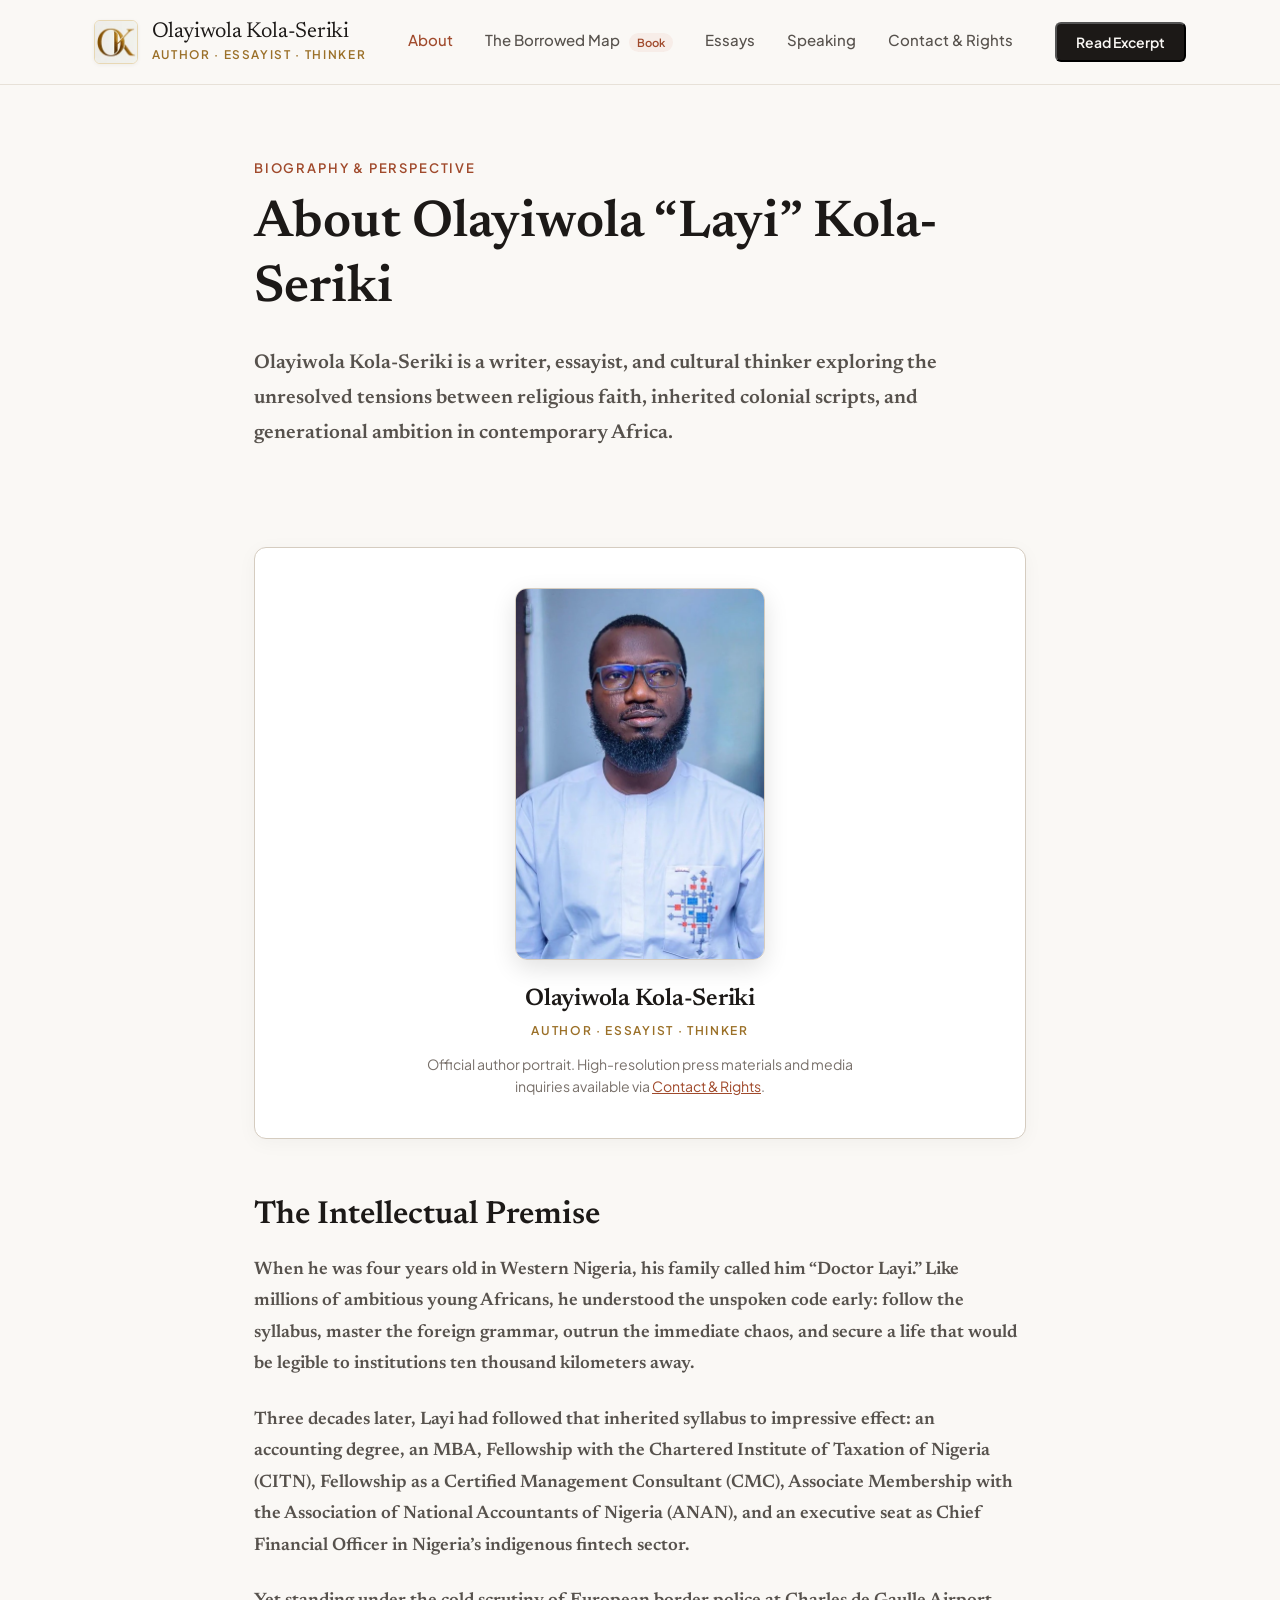
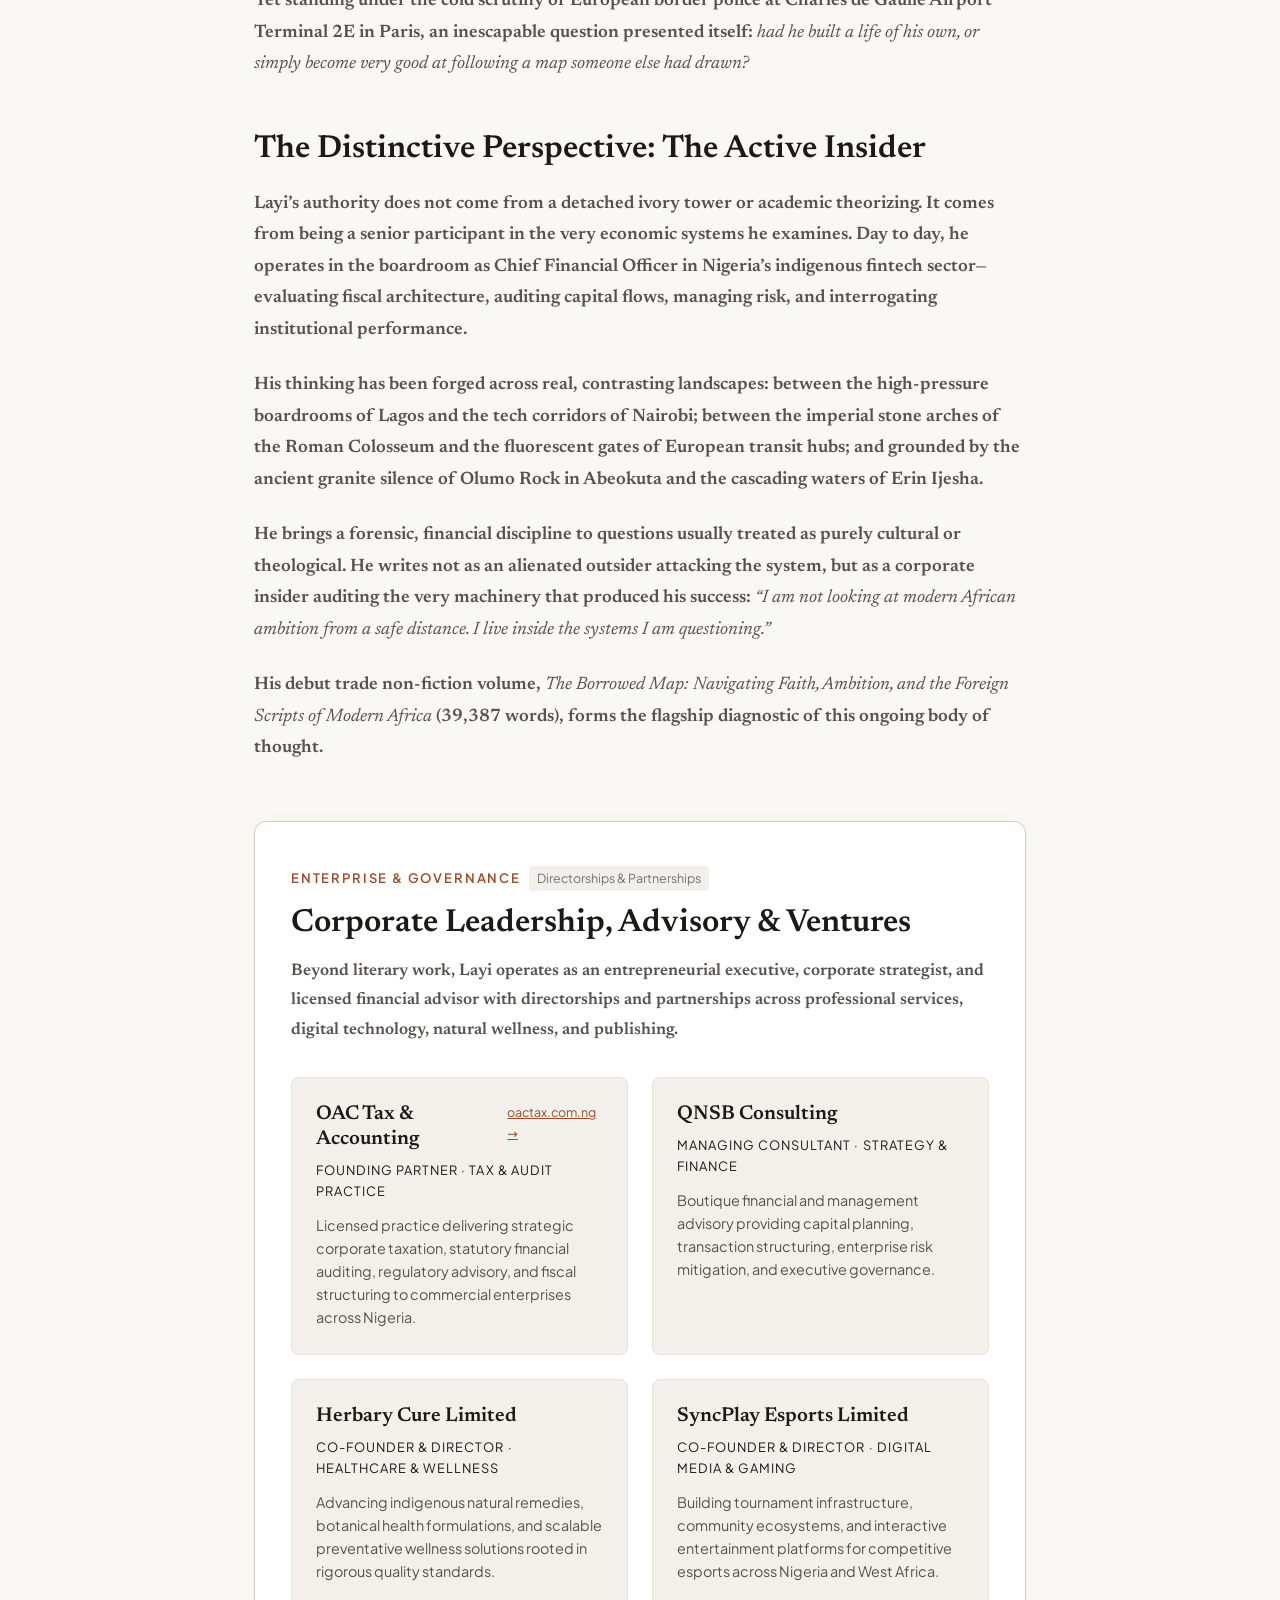
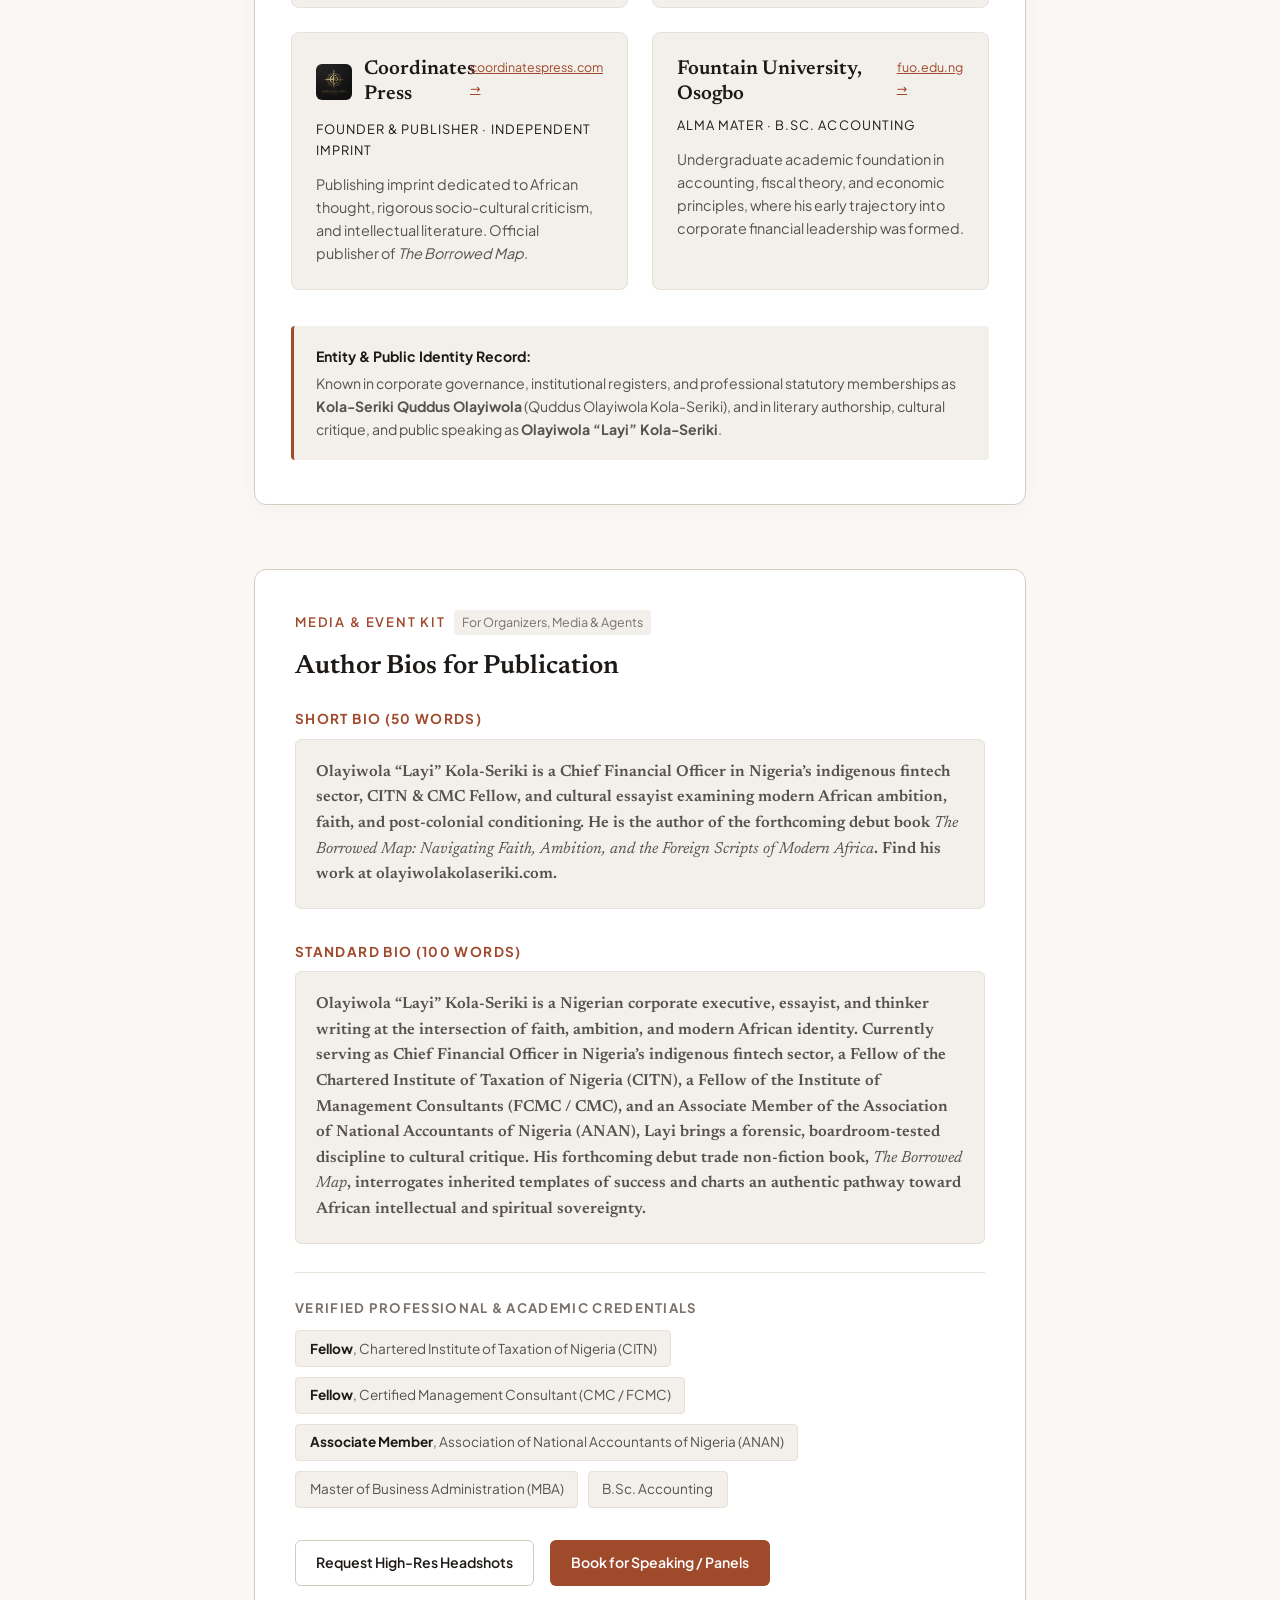
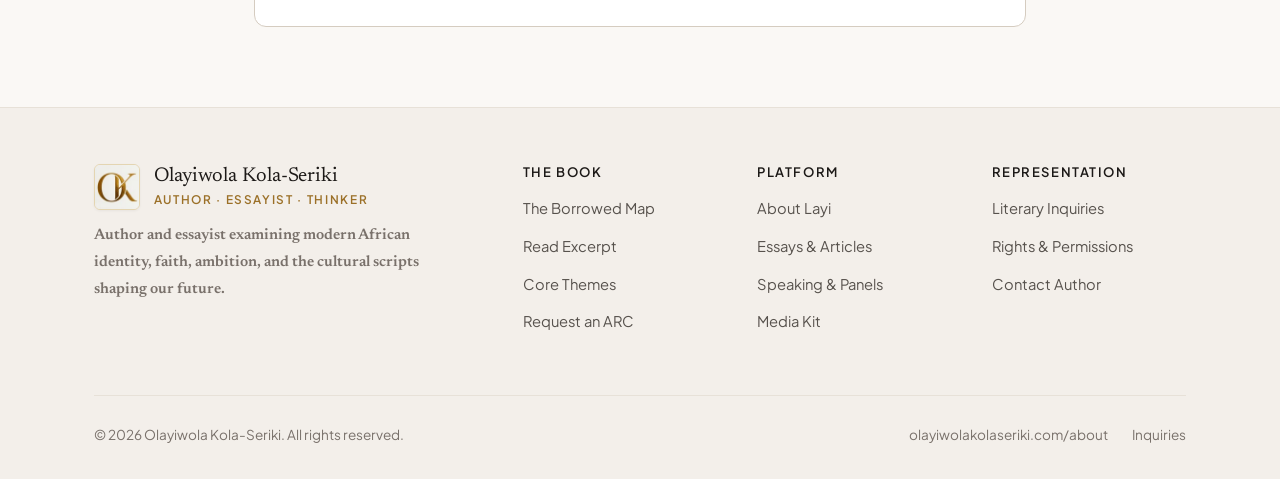
==== commit f576f123: "perf: remove redundant third-party Google Fonts, optimize preloads, and add 301 canonical redirects" ====
--- a/about/index.html
+++ b/about/index.html
@@ -32,8 +32,8 @@
   <meta property="og:image:alt" content="Olayiwola Kola-Seriki Official Author Portrait">
 
   <!-- Secondary Image: Existing Book Front Cover (1200px High-Res) -->
-  <meta property="og:image" content="https://olayiwolakolaseriki.com/assets/images/the-borrowed-map-cover-1200.jpg">
-  <meta property="og:image:secure_url" content="https://olayiwolakolaseriki.com/assets/images/the-borrowed-map-cover-1200.jpg">
+  <meta property="og:image" content="https://olayiwolakolaseriki.com/assets/images/the-borrowed-map-cover-3d-1200.jpg">
+  <meta property="og:image:secure_url" content="https://olayiwolakolaseriki.com/assets/images/the-borrowed-map-cover-3d-1200.jpg">
   <meta property="og:image:type" content="image/jpeg">
   <meta property="og:image:width" content="1200">
   <meta property="og:image:height" content="1911">
@@ -50,18 +50,9 @@
   <!-- Critical Performance Preloads -->
   <link rel="preload" as="font" type="font/woff2" href="/assets/fonts/newsreader-400.woff2" crossorigin>
   <link rel="preload" as="font" type="font/woff2" href="/assets/fonts/plus-jakarta-sans-400.woff2" crossorigin>
-  <link rel="preload" as="image" href="/assets/images/brand-monogram-nav.webp" type="image/webp">
   <link rel="preload" as="image" href="/assets/images/author-portrait.webp" type="image/webp" fetchpriority="high">
   
   <link rel="stylesheet" href="/assets/css/styles.css">
-  
-  <!-- Non-Blocking Google Fonts Fallback -->
-  <link rel="preconnect" href="https://fonts.googleapis.com">
-  <link rel="preconnect" href="https://fonts.gstatic.com" crossorigin>
-  <link rel="stylesheet" href="https://fonts.googleapis.com/css2?family=Newsreader:ital,opsz,wght@0,6..72,400;0,6..72,600;1,6..72,400&family=Plus+Jakarta+Sans:wght@400;500;600;700&display=swap" media="print" onload="this.media='all'">
-  <noscript>
-    <link rel="stylesheet" href="https://fonts.googleapis.com/css2?family=Newsreader:ital,opsz,wght@0,6..72,400;0,6..72,600;1,6..72,400&family=Plus+Jakarta+Sans:wght@400;500;600;700&display=swap">
-  </noscript>
   
   <!-- Schema.org JSON-LD: ProfilePage & Comprehensive Person Entity -->
   <script type="application/ld+json">
--- a/assets/css/styles.css
+++ b/assets/css/styles.css
@@ -408,21 +408,20 @@
   width: 100%;
   max-width: 320px;
   height: auto;
-  border-radius: 4px 10px 10px 4px;
+  border-radius: 8px;
   box-shadow: 
-    -8px 0 16px rgba(0, 0, 0, 0.18),
-    16px 20px 40px rgba(0, 0, 0, 0.28),
-    0 2px 8px rgba(0, 0, 0, 0.12);
-  transform: rotateY(-6deg) rotateX(1.5deg);
+    0 16px 36px rgba(0, 0, 0, 0.12),
+    0 2px 8px rgba(0, 0, 0, 0.06);
+  transform: translateY(0);
   transition: transform 0.4s cubic-bezier(0.16, 1, 0.3, 1), box-shadow 0.4s ease;
   display: block;
 }
 
 .book-cover-image:hover {
-  transform: rotateY(-1deg) rotateX(0deg) scale(1.025);
+  transform: translateY(-4px) scale(1.015);
   box-shadow: 
-    -4px 0 14px rgba(0, 0, 0, 0.15),
-    22px 28px 48px rgba(0, 0, 0, 0.32);
+    0 22px 48px rgba(0, 0, 0, 0.18),
+    0 4px 12px rgba(0, 0, 0, 0.08);
 }
 
 /* Newsletter Section */
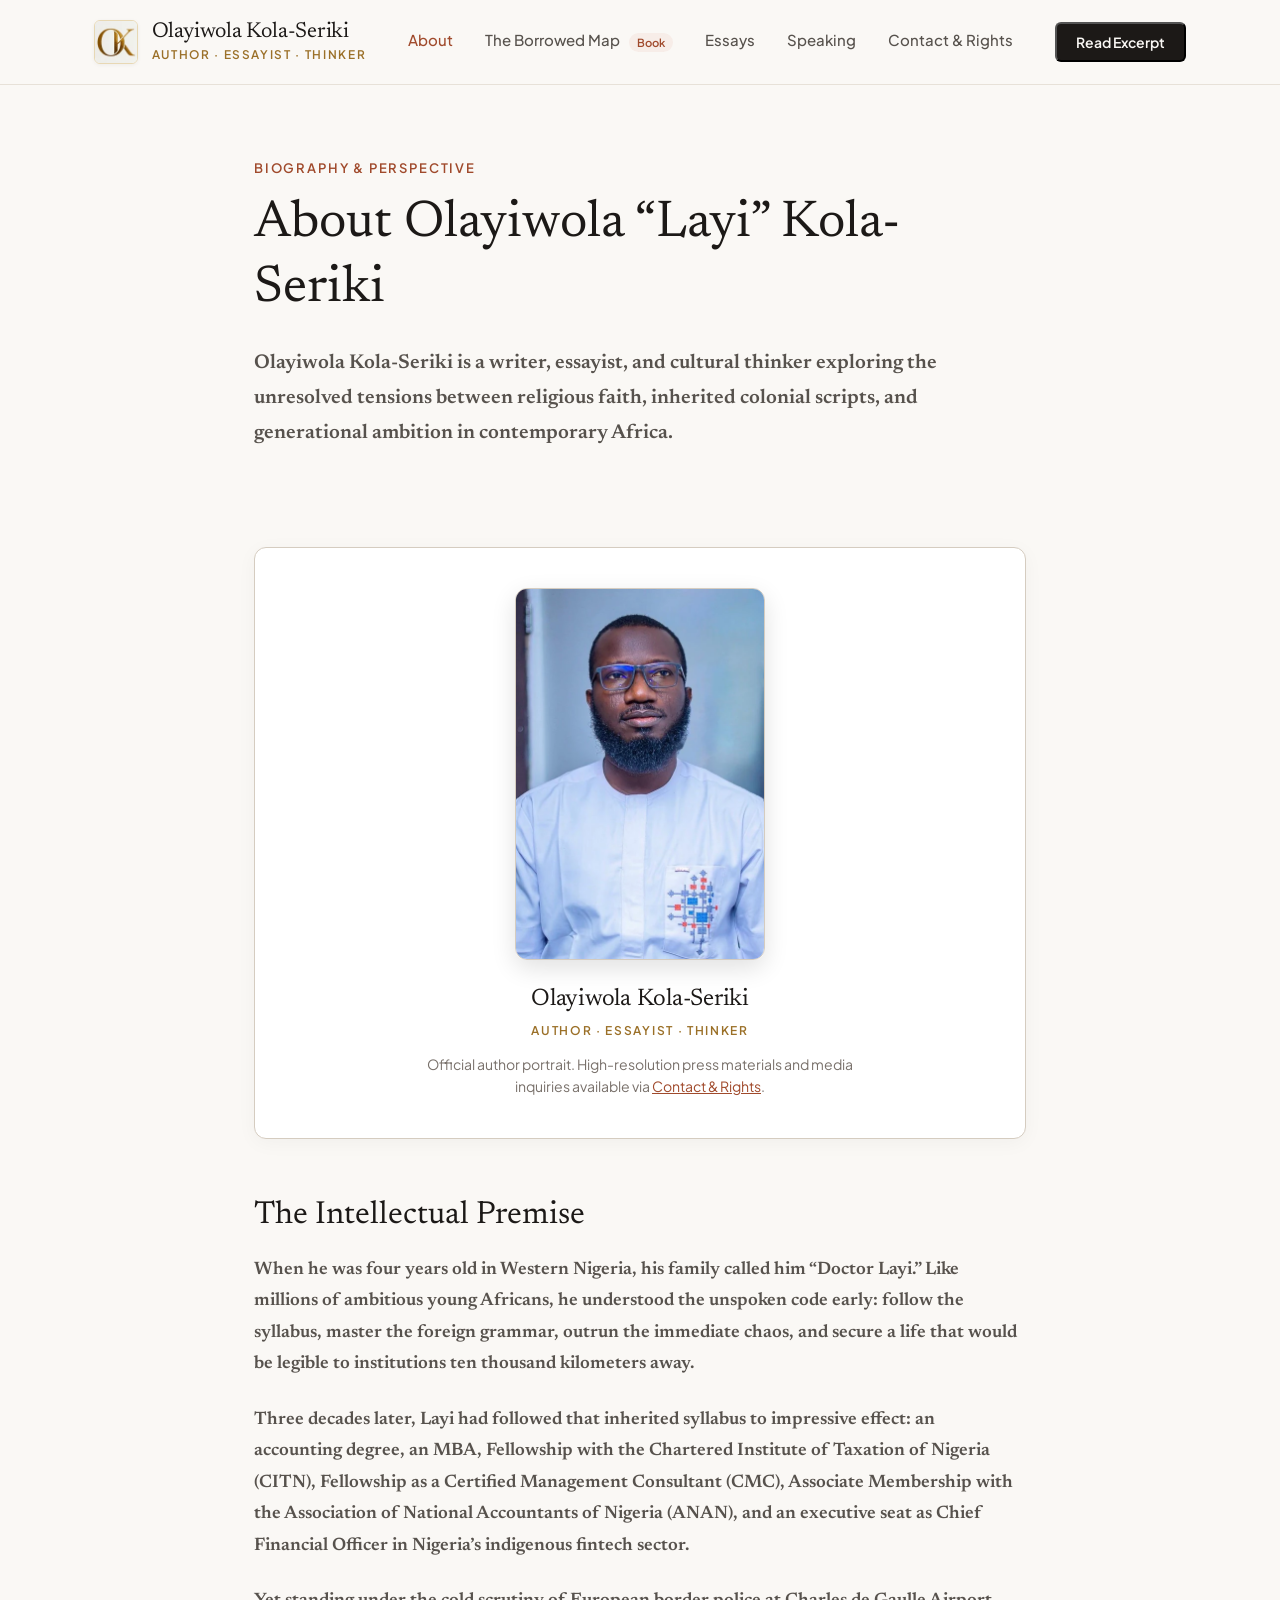
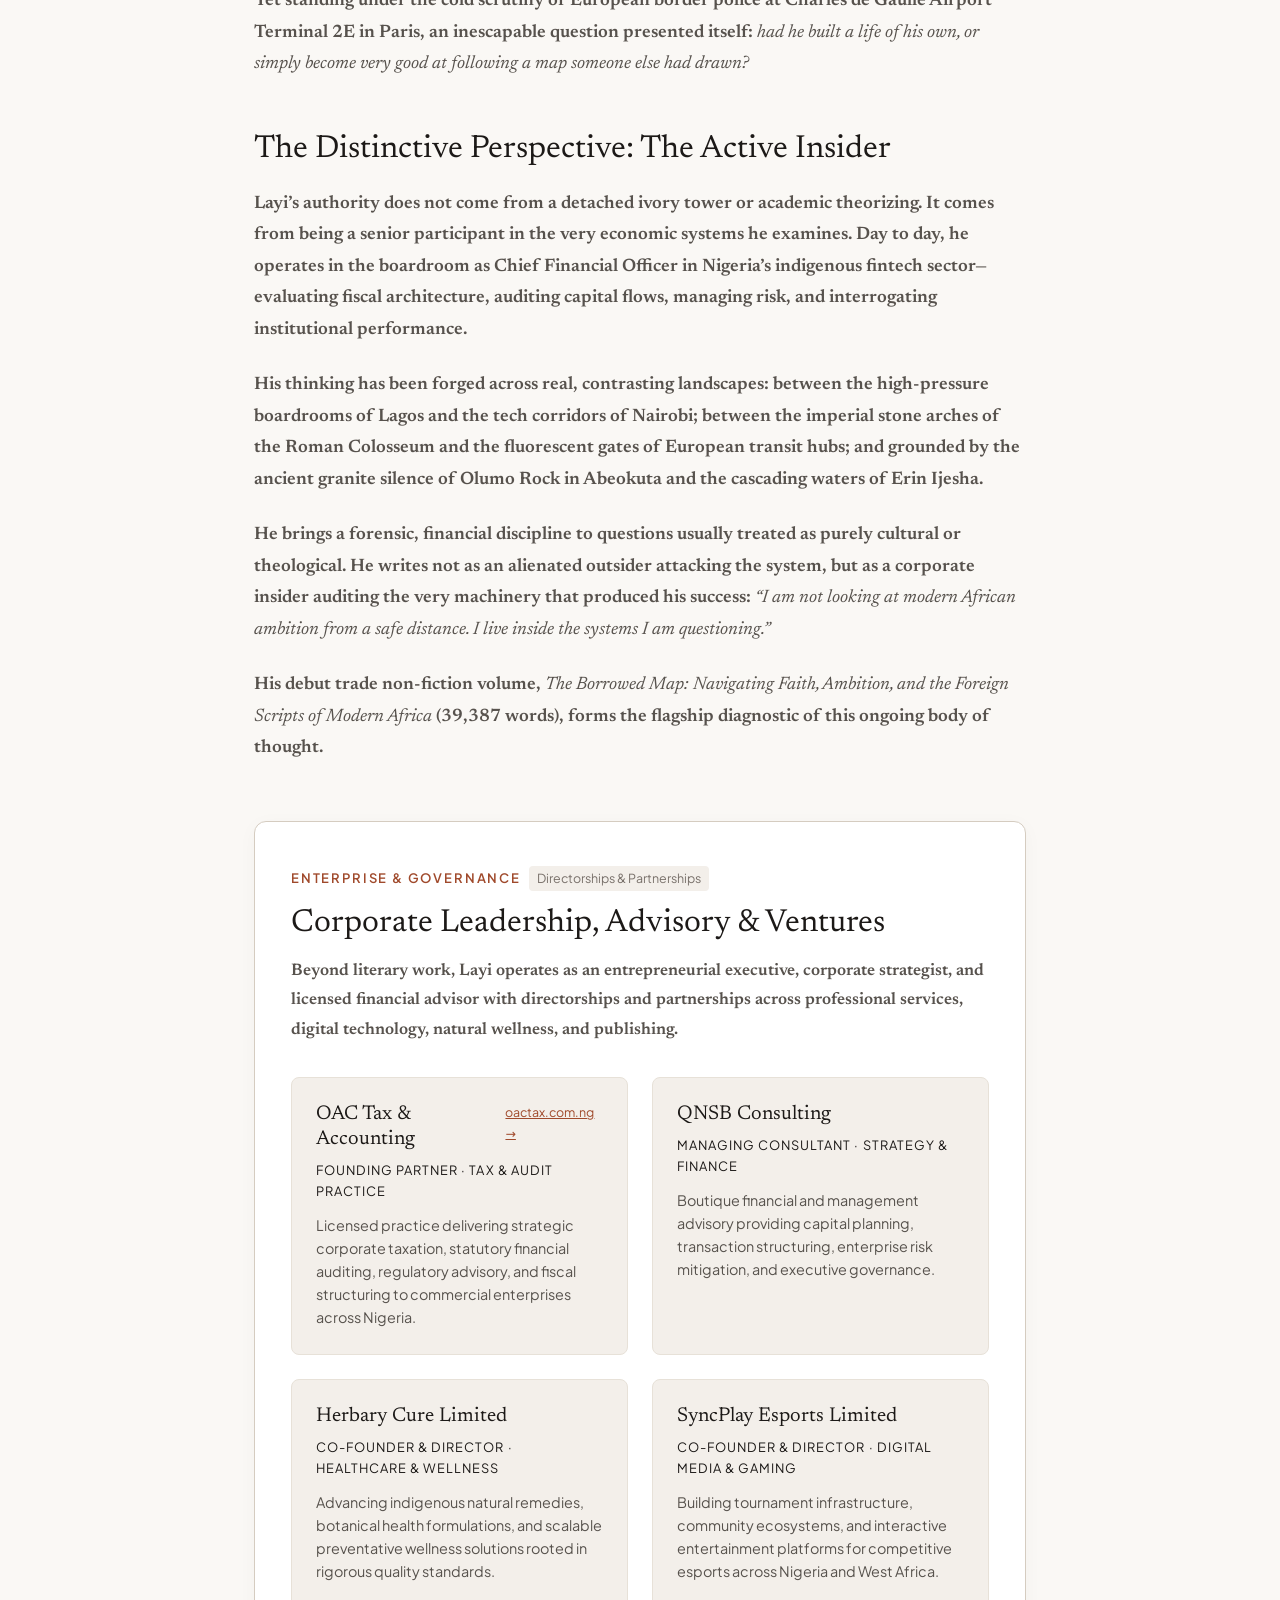
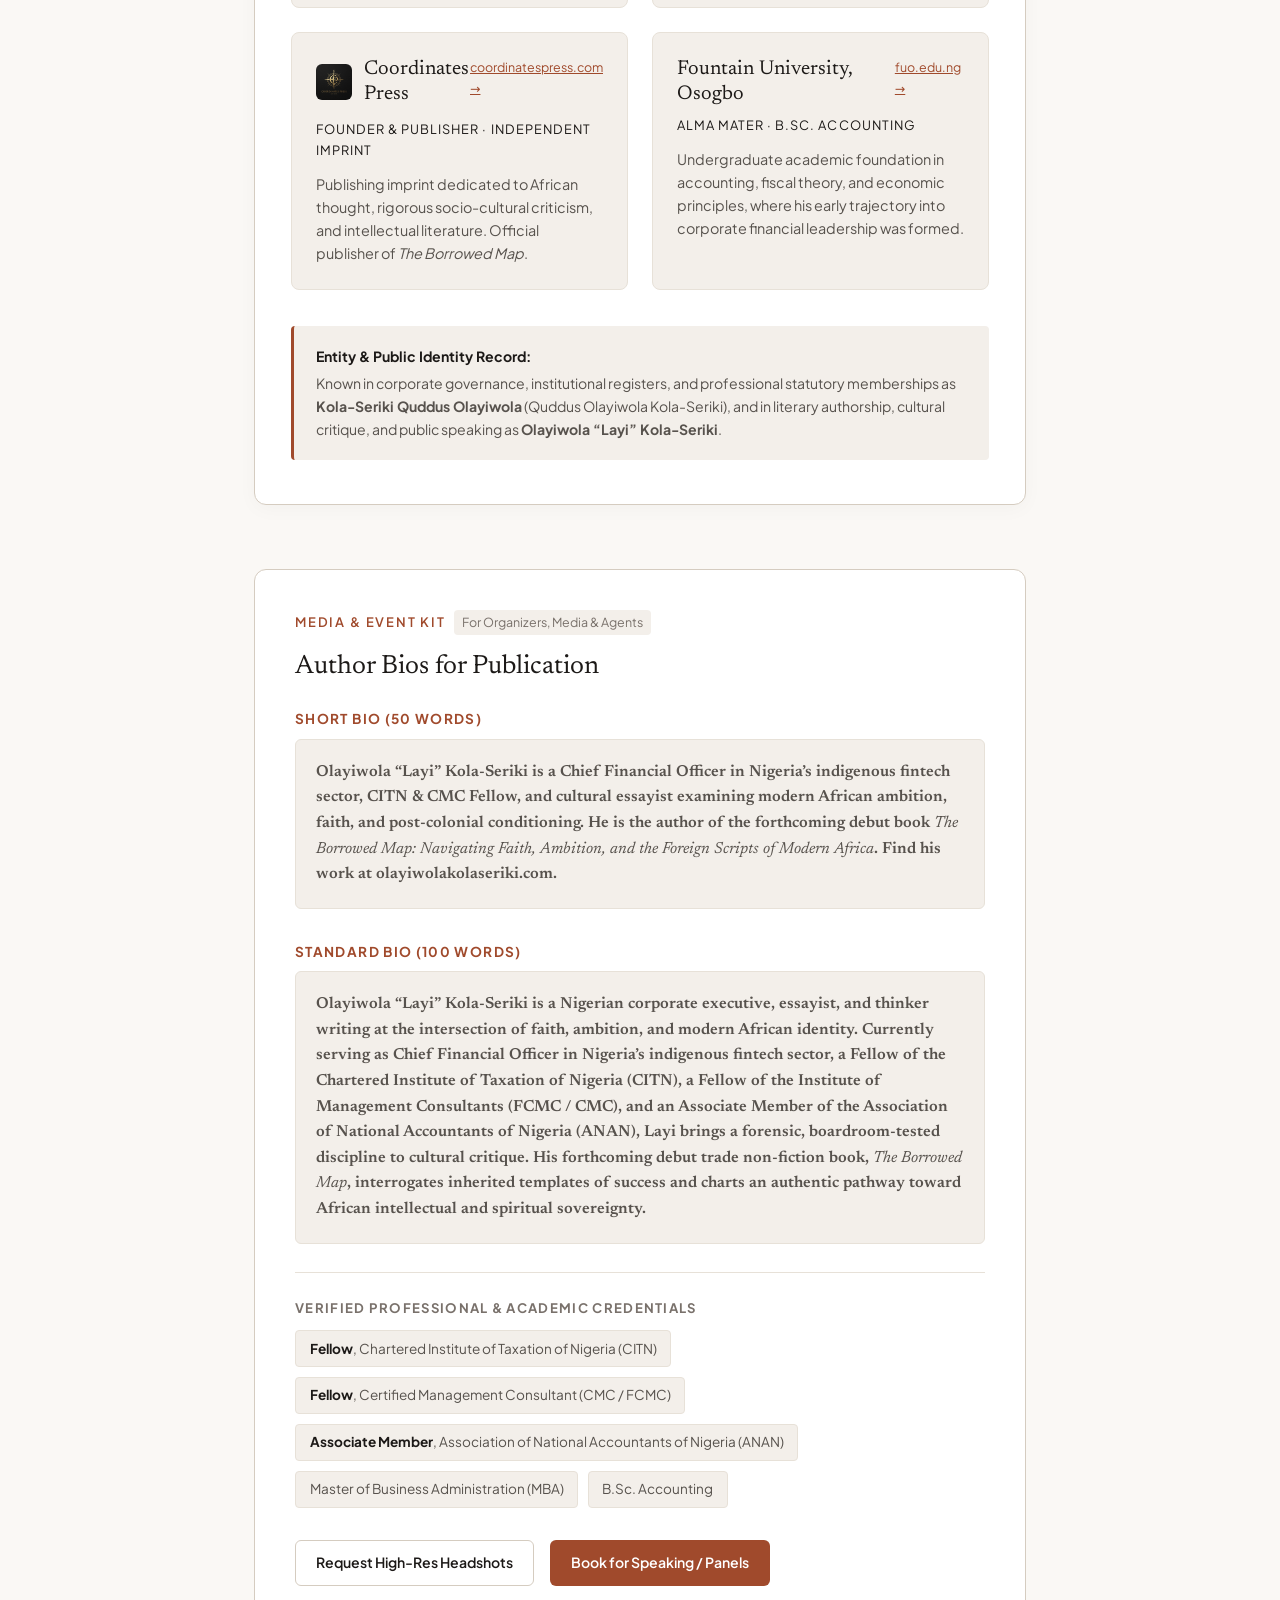
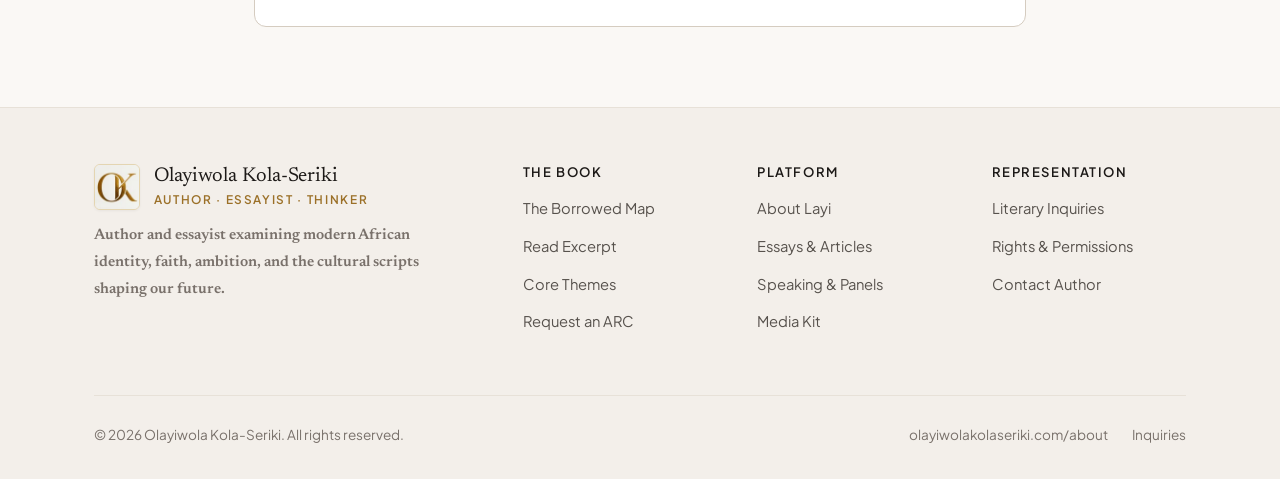
==== commit 36cc5475: "perf(lcp): preload Newsreader-600 font for headings, align heading font-weight, and add edge 301 www" ====
--- a/about/index.html
+++ b/about/index.html
@@ -49,6 +49,7 @@
   
   <!-- Critical Performance Preloads -->
   <link rel="preload" as="font" type="font/woff2" href="/assets/fonts/newsreader-400.woff2" crossorigin>
+  <link rel="preload" as="font" type="font/woff2" href="/assets/fonts/newsreader-600.woff2" crossorigin>
   <link rel="preload" as="font" type="font/woff2" href="/assets/fonts/plus-jakarta-sans-400.woff2" crossorigin>
   <link rel="preload" as="image" href="/assets/images/author-portrait.webp" type="image/webp" fetchpriority="high">
   
--- a/assets/css/styles.css
+++ b/assets/css/styles.css
@@ -166,7 +166,7 @@
 
 h1, h2, h3, h4 {
   font-family: var(--font-serif);
-  font-weight: 500;
+  font-weight: 600;
   line-height: 1.25;
   color: var(--text-primary);
 }
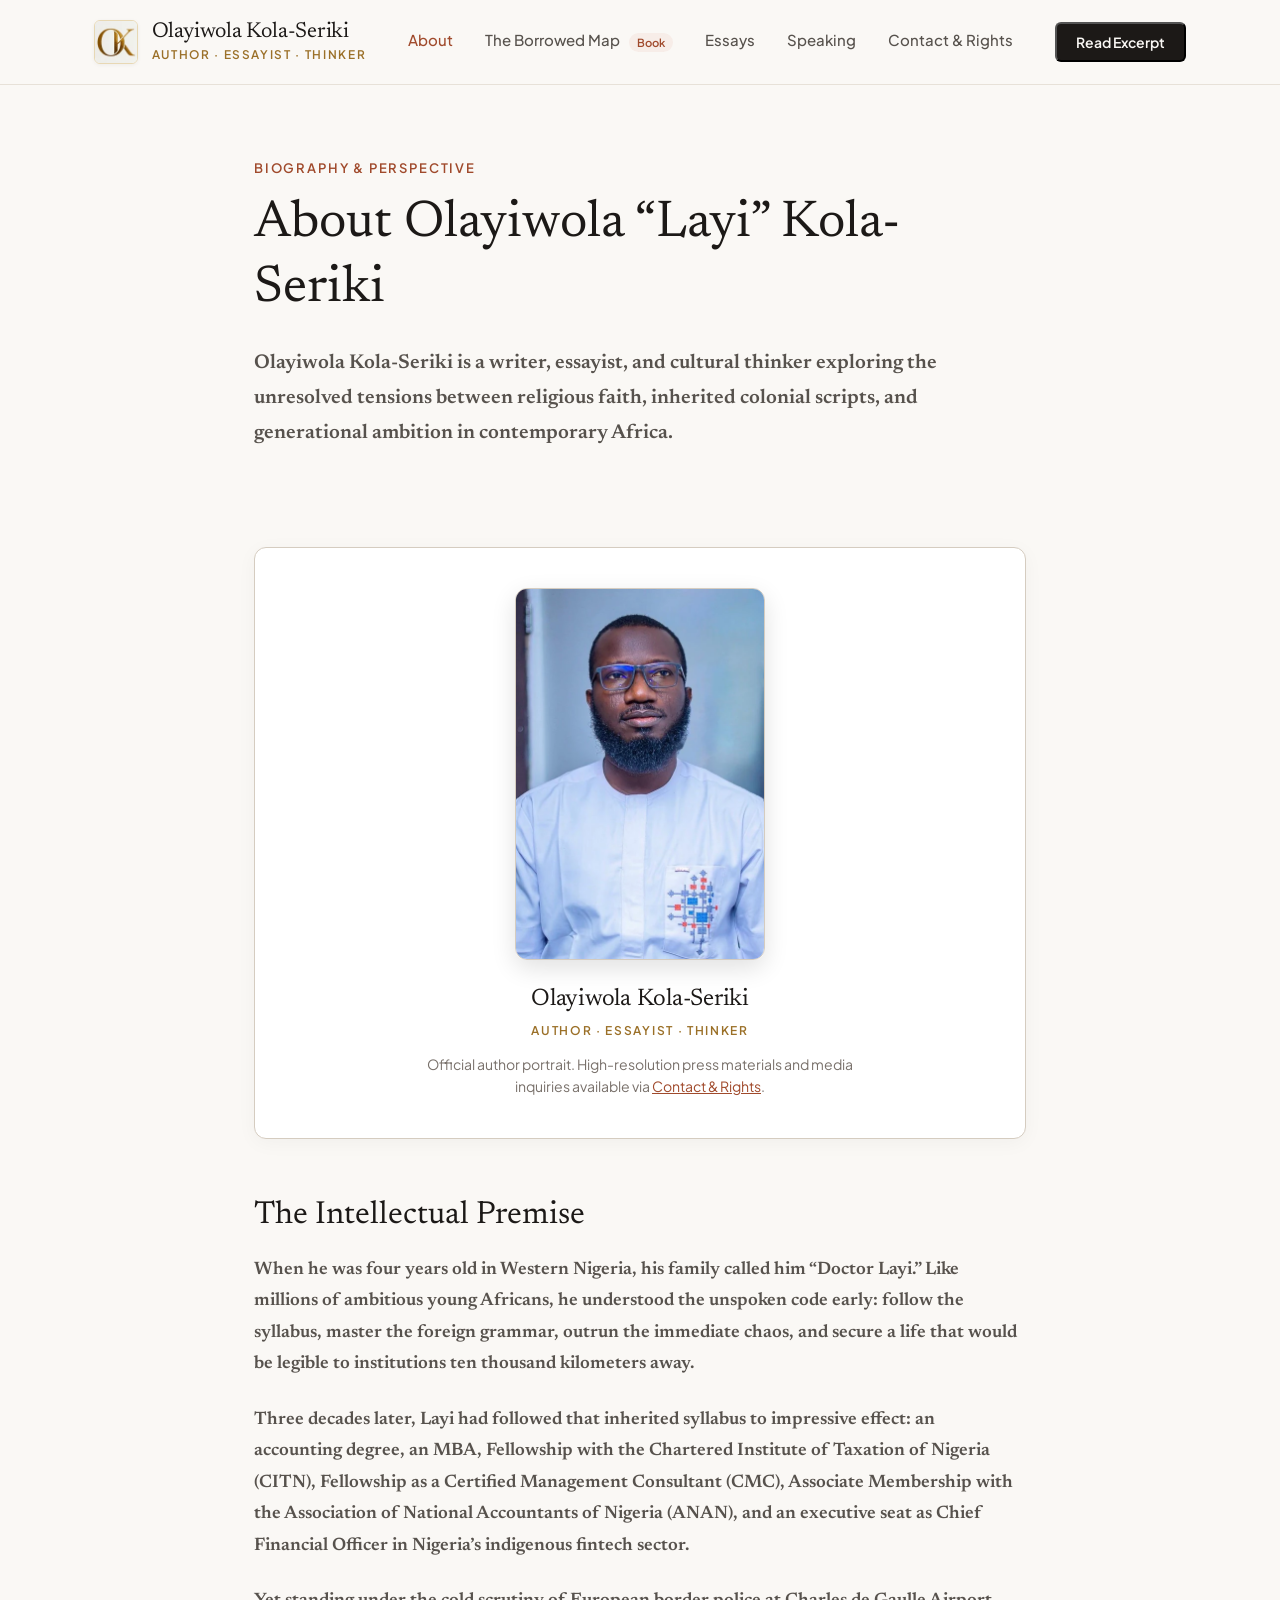
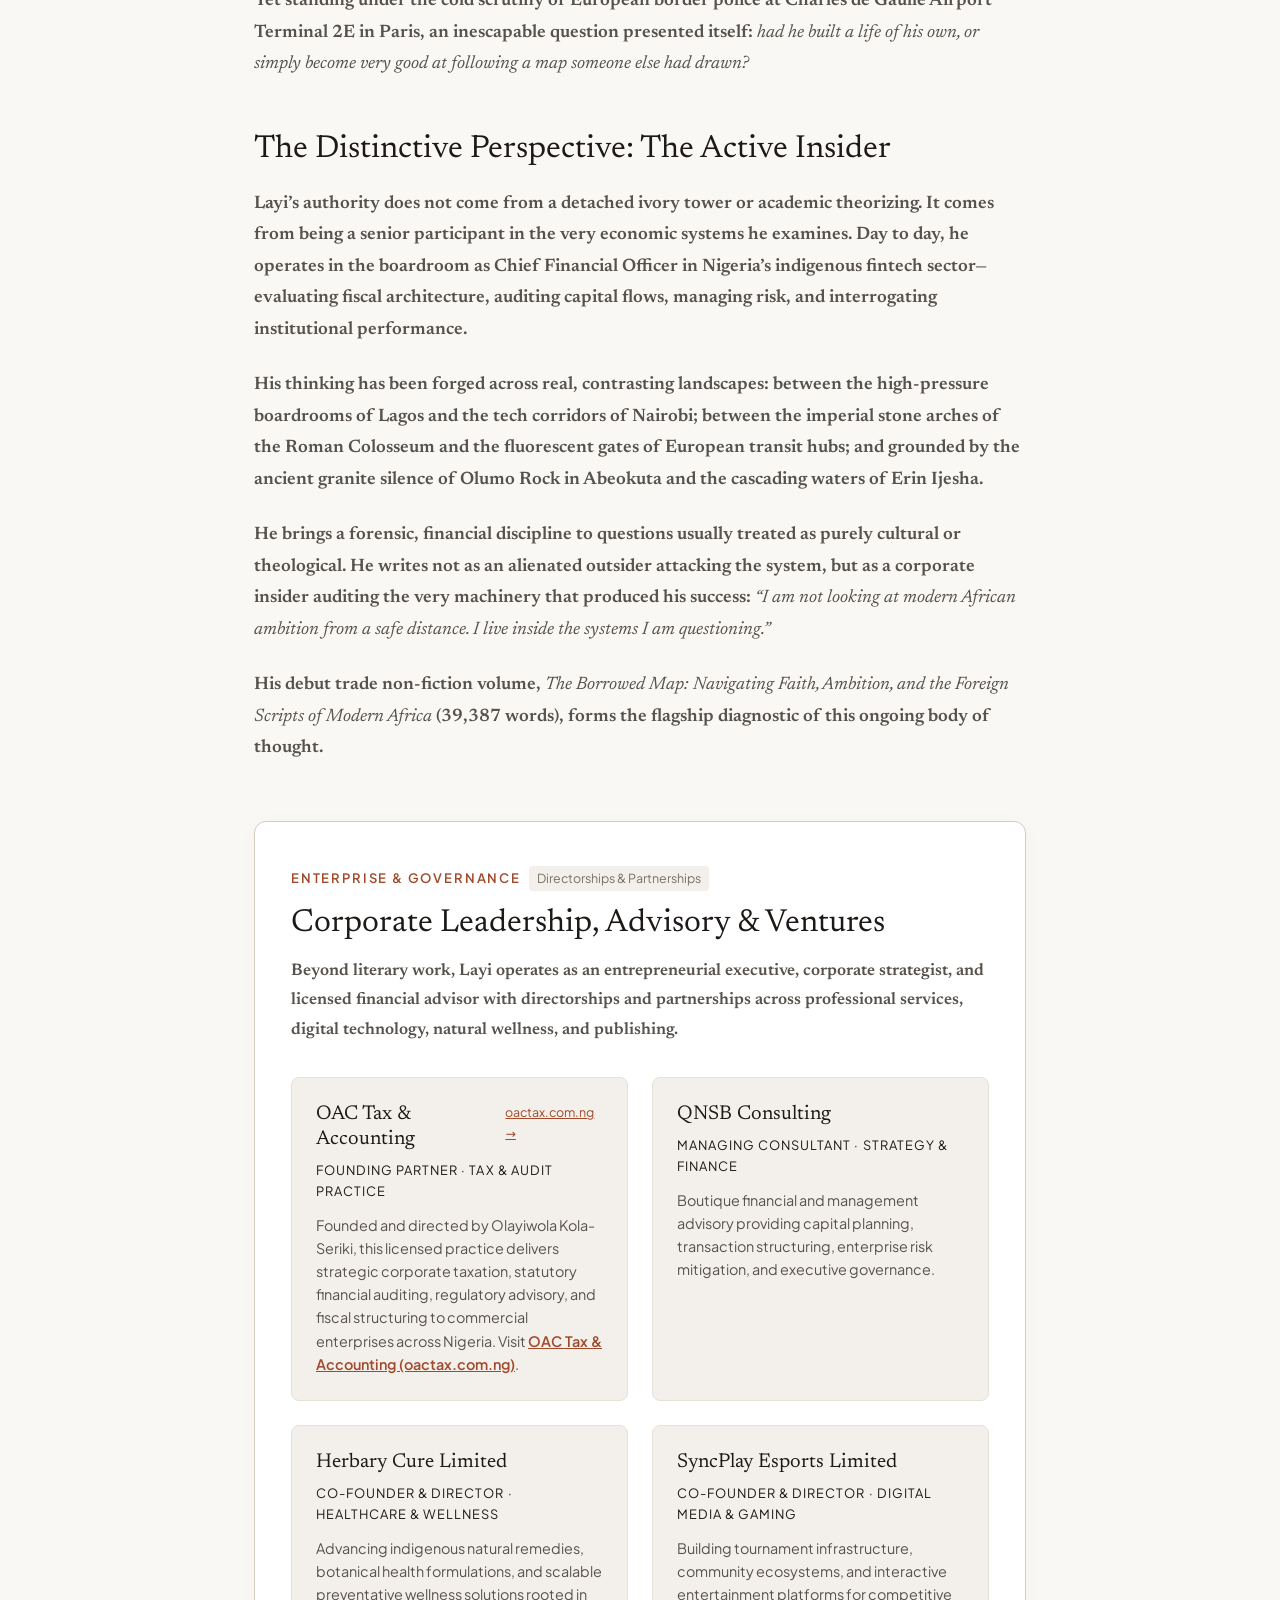
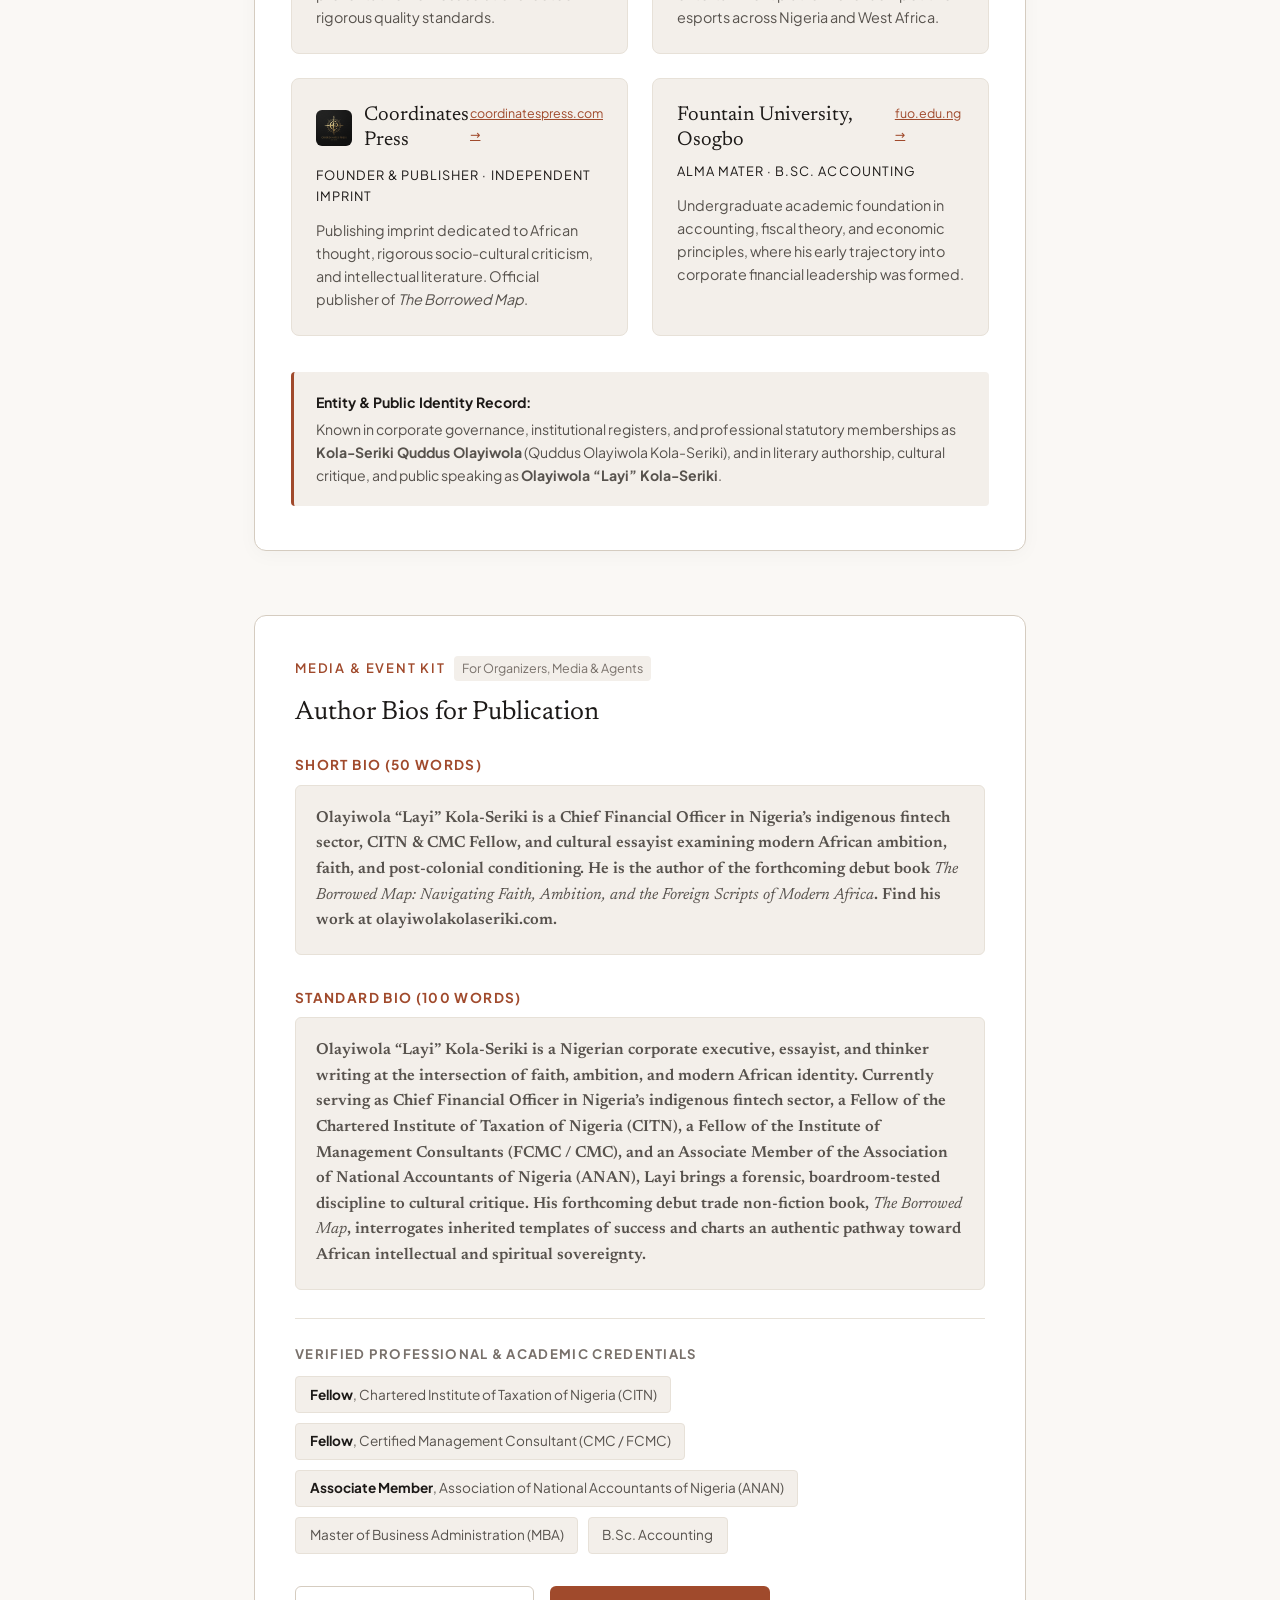
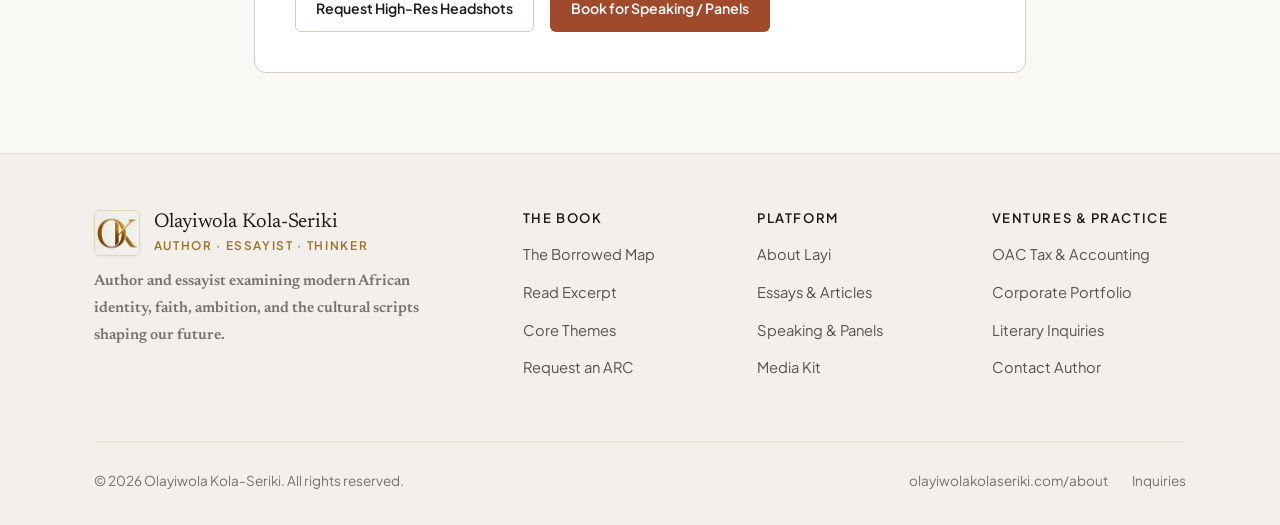
==== commit 9d7eeae5: "seo(entity): strengthen reciprocal authority backlinks and founder anchors to oactax.com.ng across a" ====
--- a/about/index.html
+++ b/about/index.html
@@ -325,7 +325,7 @@
               </div>
               <span style="display: block; font-family: var(--font-sans); font-size: 0.8rem; text-transform: uppercase; letter-spacing: 0.08em; color: var(--accent-gold); margin-bottom: 0.75rem;">Founding Partner &middot; Tax &amp; Audit Practice</span>
               <p style="font-family: var(--font-sans); font-size: 0.9rem; line-height: 1.6; color: var(--text-secondary); margin: 0;">
-                Licensed practice delivering strategic corporate taxation, statutory financial auditing, regulatory advisory, and fiscal structuring to commercial enterprises across Nigeria.
+                Founded and directed by Olayiwola Kola-Seriki, this licensed practice delivers strategic corporate taxation, statutory financial auditing, regulatory advisory, and fiscal structuring to commercial enterprises across Nigeria. Visit <a href="https://oactax.com.ng" target="_blank" rel="noopener" style="color: var(--accent-terracotta); font-weight: 600; text-decoration: underline;">OAC Tax &amp; Accounting (oactax.com.ng)</a>.
               </p>
             </div>
 
@@ -477,10 +477,11 @@
         </div>
 
         <div class="footer-col">
-          <h4>Representation</h4>
+          <h4>Ventures & Practice</h4>
           <ul class="footer-links">
+            <li><a href="https://oactax.com.ng" target="_blank" rel="noopener">OAC Tax &amp; Accounting</a></li>
+            <li><a href="/about/#ventures">Corporate Portfolio</a></li>
             <li><a href="/contact/">Literary Inquiries</a></li>
-            <li><a href="/contact/">Rights & Permissions</a></li>
             <li><a href="/contact/">Contact Author</a></li>
           </ul>
         </div>
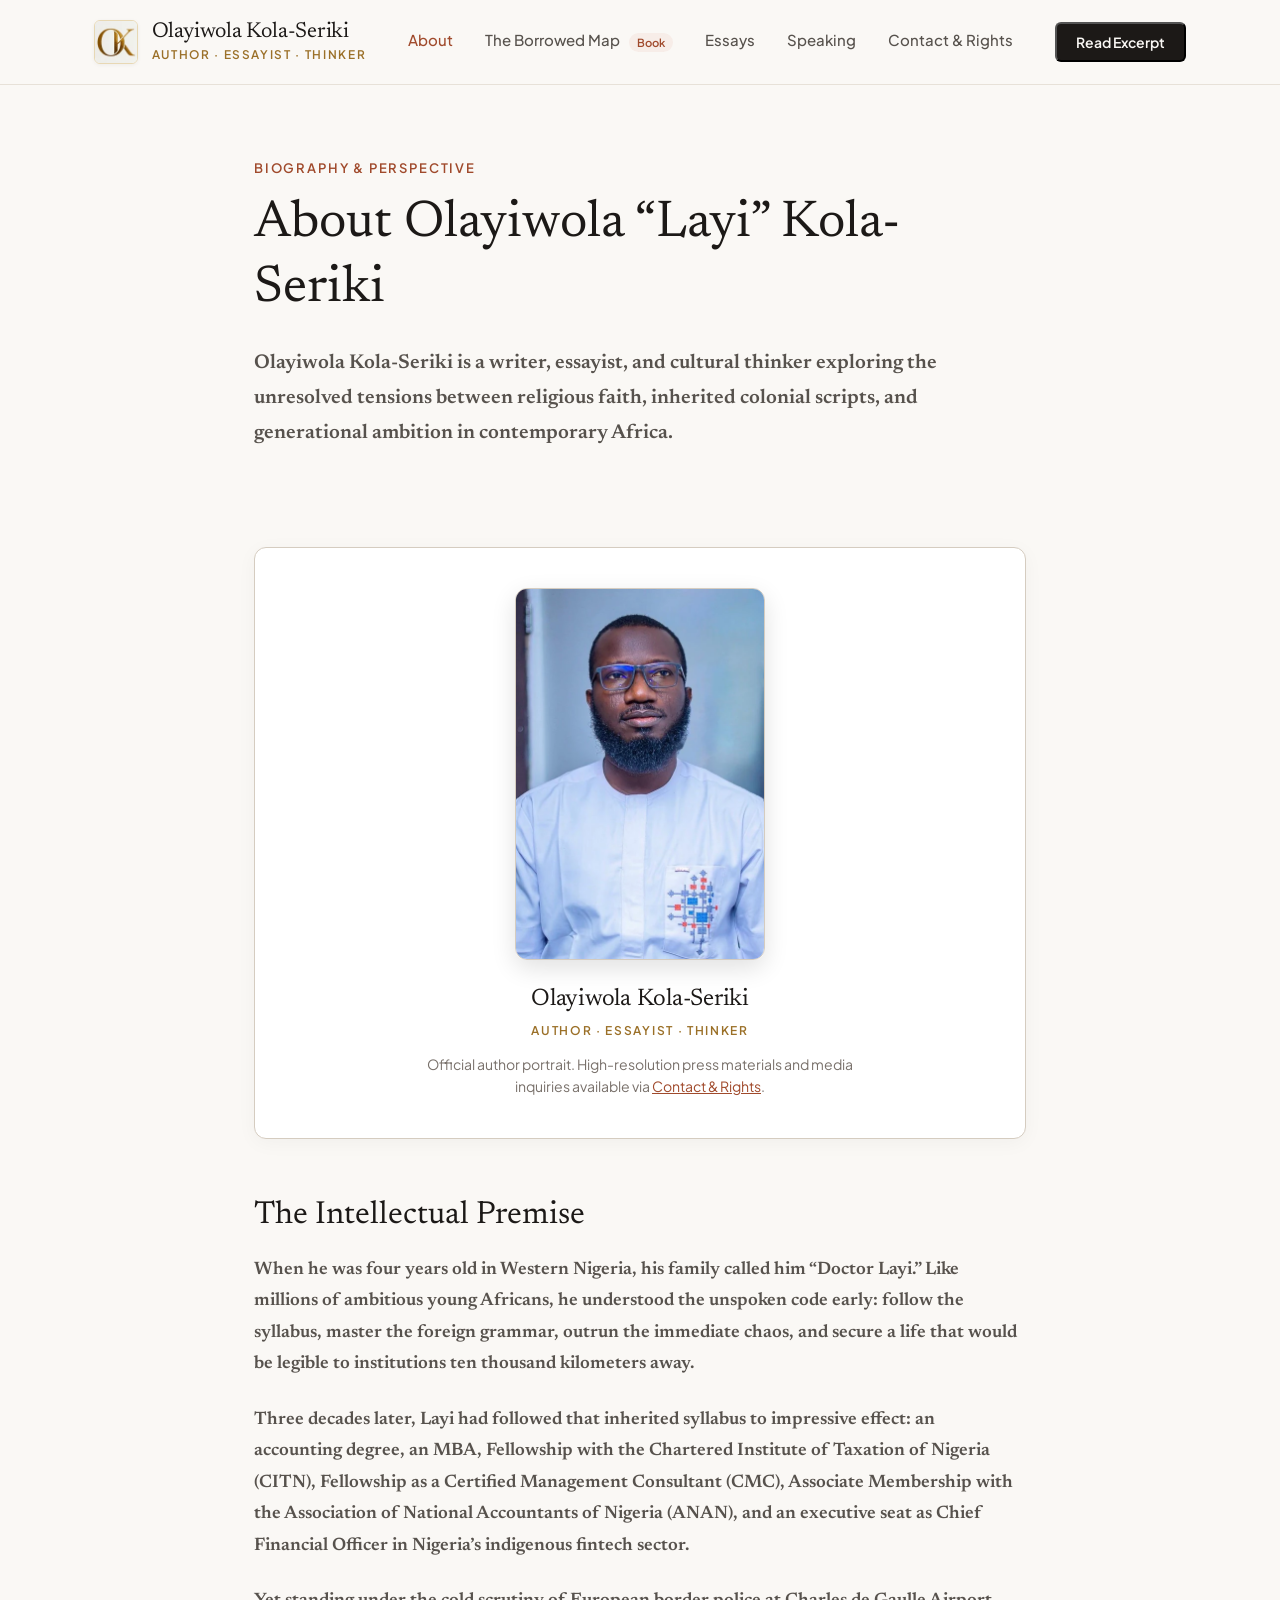
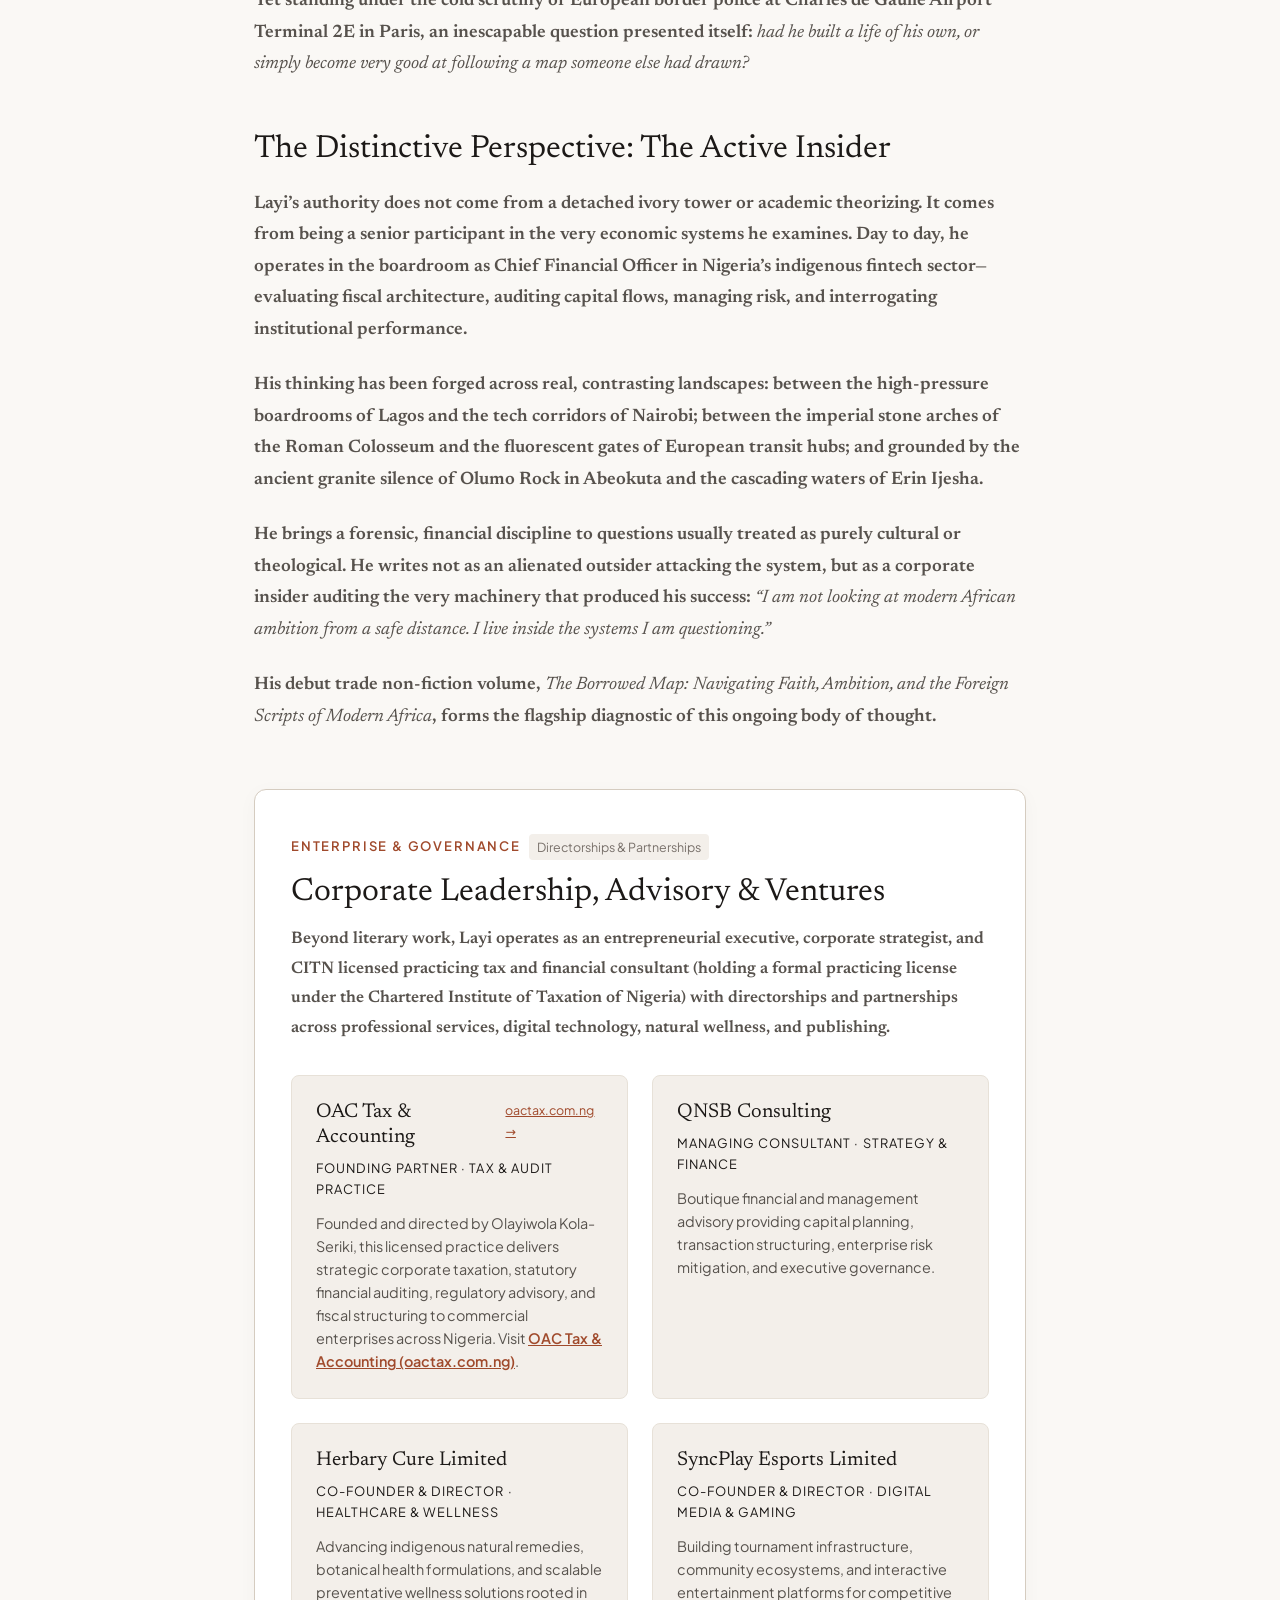
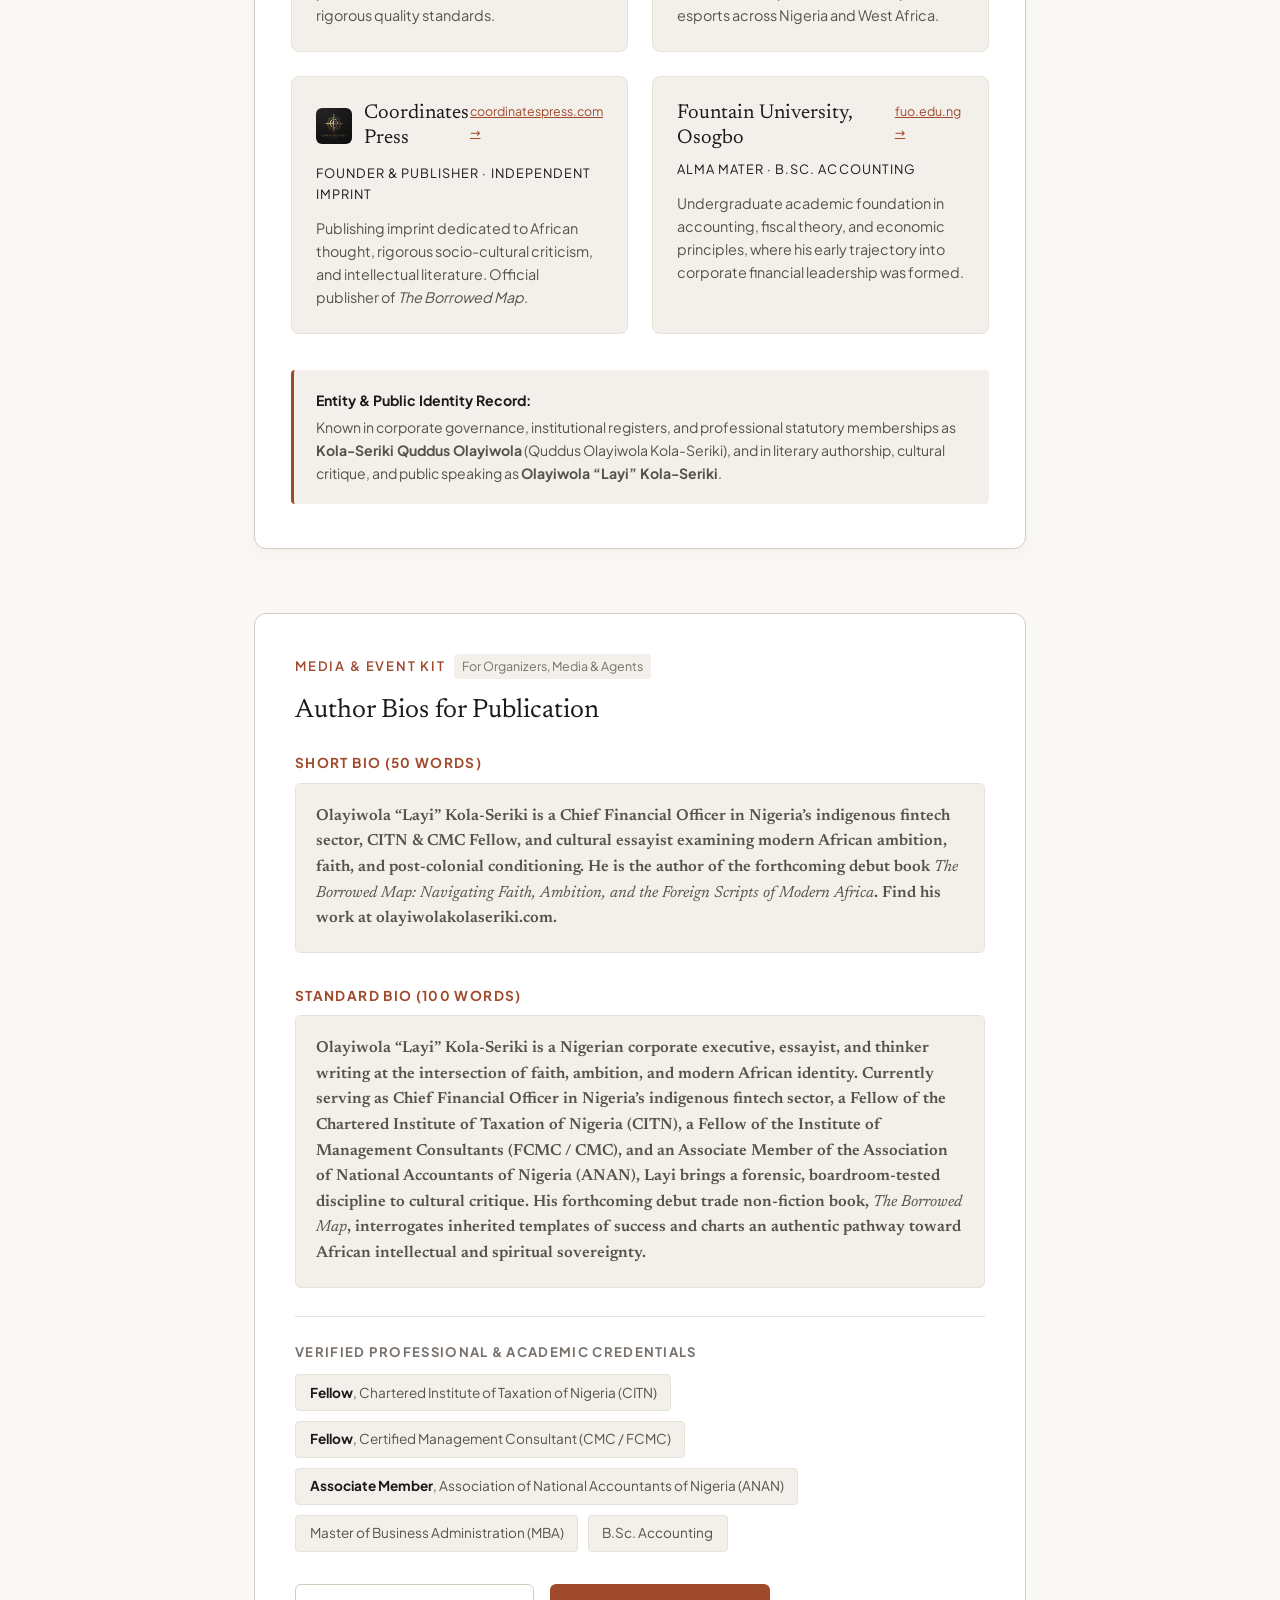
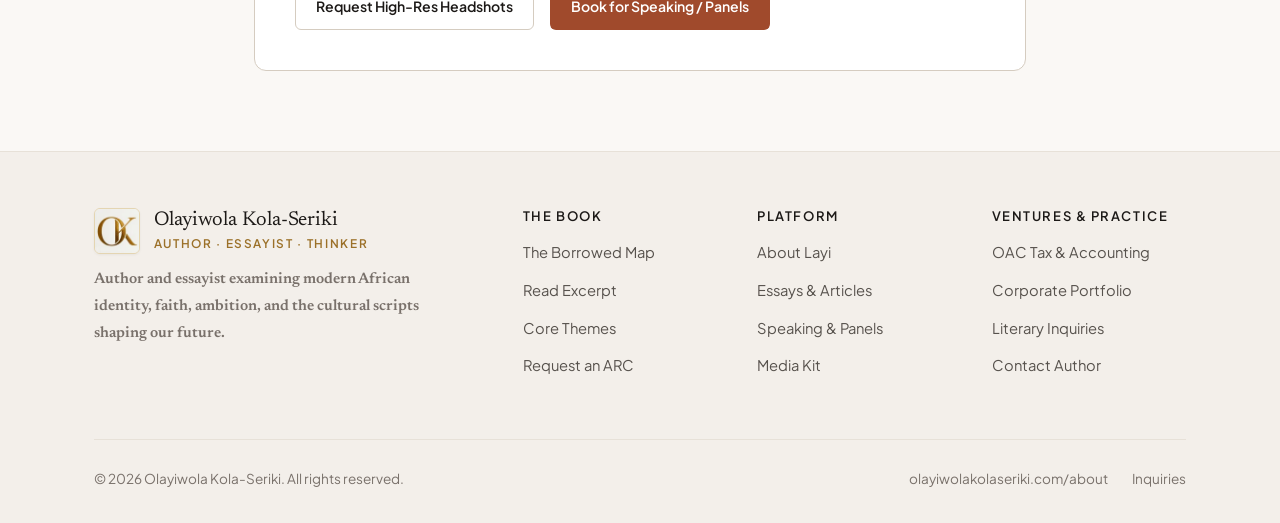
==== commit f93f7eb2: "feat(metadata): update ISBN to 978-978-67-2452-2, remove public word count, remove placeholder endor" ====
--- a/about/index.html
+++ b/about/index.html
@@ -98,8 +98,8 @@
       "hasCredential": [
         {
           "@type": "EducationalOccupationalCredential",
-          "name": "Fellow (FCTI)",
-          "credentialCategory": "fellowship",
+          "name": "CITN Practicing License & Fellow (FCTI)",
+          "credentialCategory": "license",
           "recognizedBy": {
             "@type": "Organization",
             "name": "Chartered Institute of Taxation of Nigeria (CITN)",
@@ -298,7 +298,7 @@
             He brings a forensic, financial discipline to questions usually treated as purely cultural or theological. He writes not as an alienated outsider attacking the system, but as a corporate insider auditing the very machinery that produced his success: <em>&ldquo;I am not looking at modern African ambition from a safe distance. I live inside the systems I am questioning.&rdquo;</em>
           </p>
           <p style="margin-bottom: 2rem;">
-            His debut trade non-fiction volume, <em>The Borrowed Map: Navigating Faith, Ambition, and the Foreign Scripts of Modern Africa</em> (39,387 words), forms the flagship diagnostic of this ongoing body of thought.
+            His debut trade non-fiction volume, <em>The Borrowed Map: Navigating Faith, Ambition, and the Foreign Scripts of Modern Africa</em>, forms the flagship diagnostic of this ongoing body of thought.
           </p>
         </div>
 
@@ -313,7 +313,7 @@
             Corporate Leadership, Advisory &amp; Ventures
           </h2>
           <p style="font-size: 1.05rem; line-height: 1.75; color: var(--text-secondary); margin-bottom: 2rem;">
-            Beyond literary work, Layi operates as an entrepreneurial executive, corporate strategist, and licensed financial advisor with directorships and partnerships across professional services, digital technology, natural wellness, and publishing.
+            Beyond literary work, Layi operates as an entrepreneurial executive, corporate strategist, and CITN licensed practicing tax and financial consultant (holding a formal practicing license under the Chartered Institute of Taxation of Nigeria) with directorships and partnerships across professional services, digital technology, natural wellness, and publishing.
           </p>
 
           <div style="display: grid; grid-template-columns: repeat(auto-fit, minmax(280px, 1fr)); gap: 1.5rem; margin-bottom: 2.25rem;">
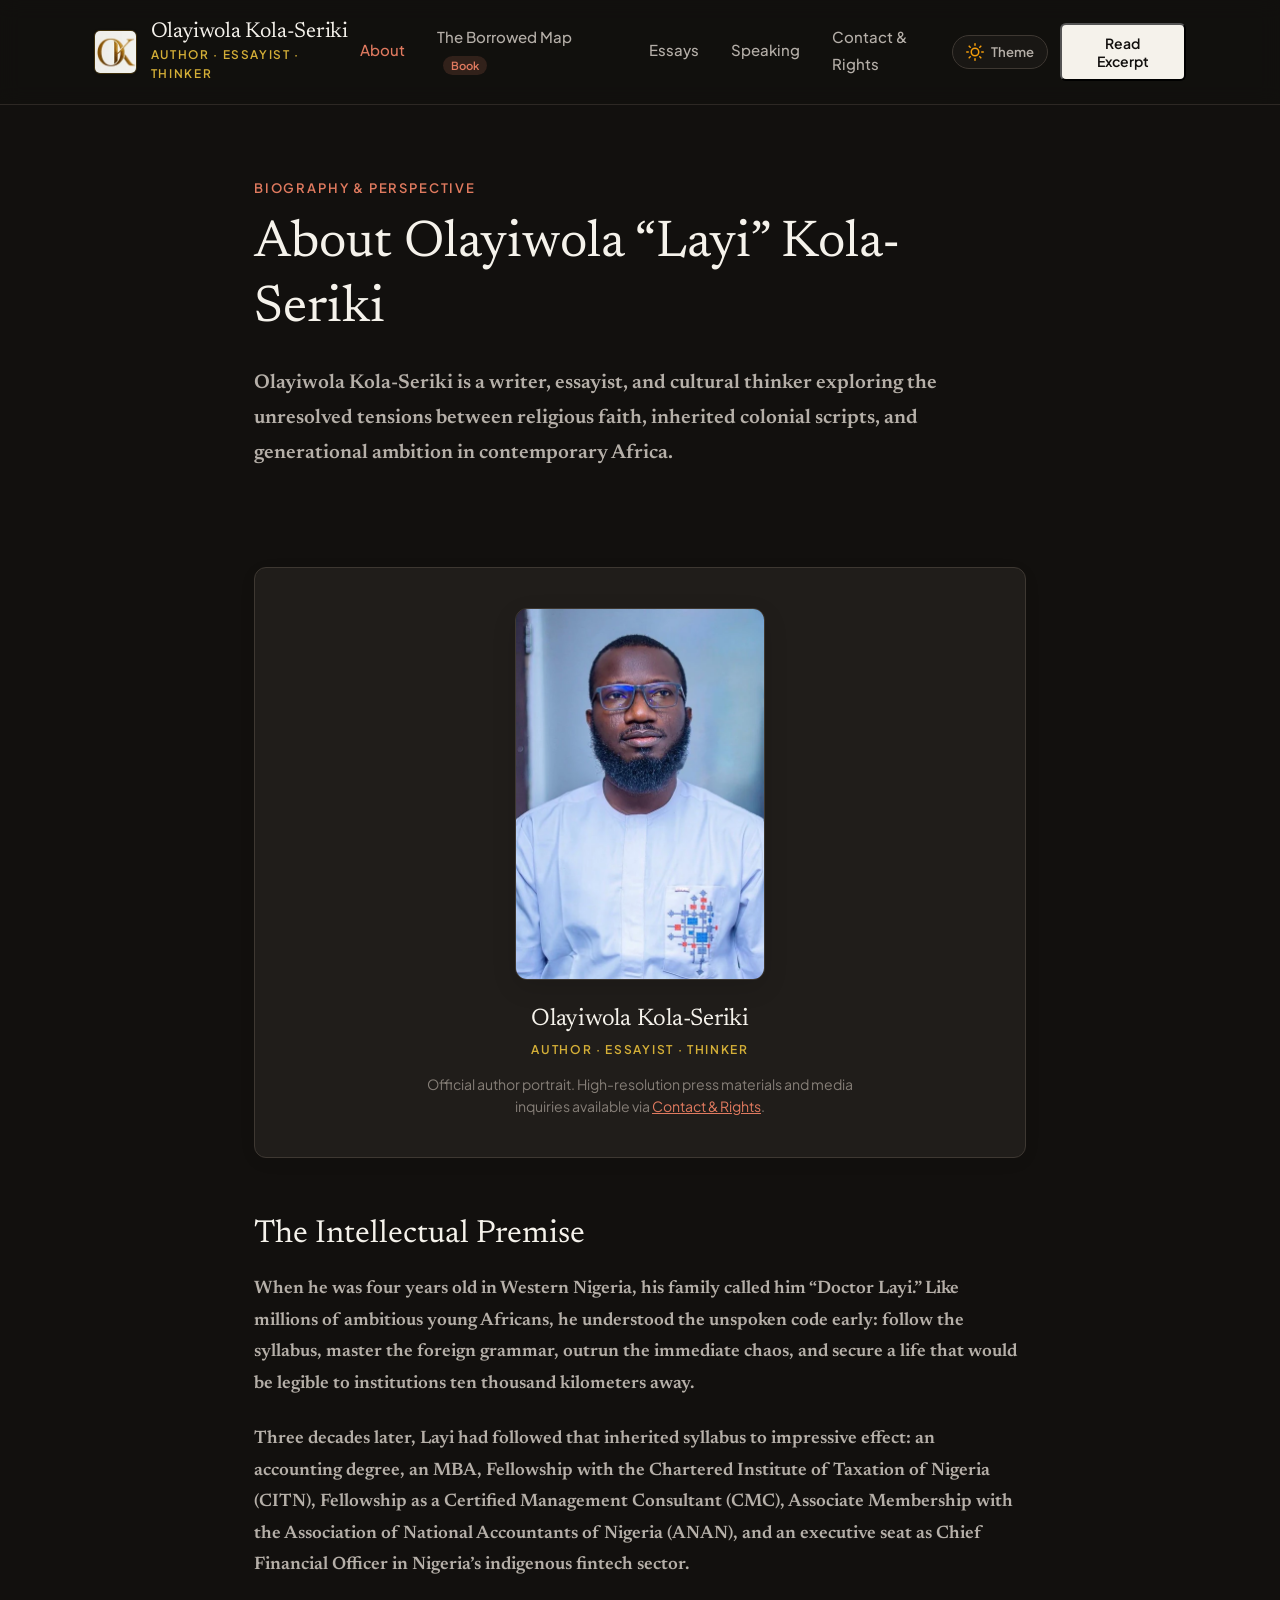
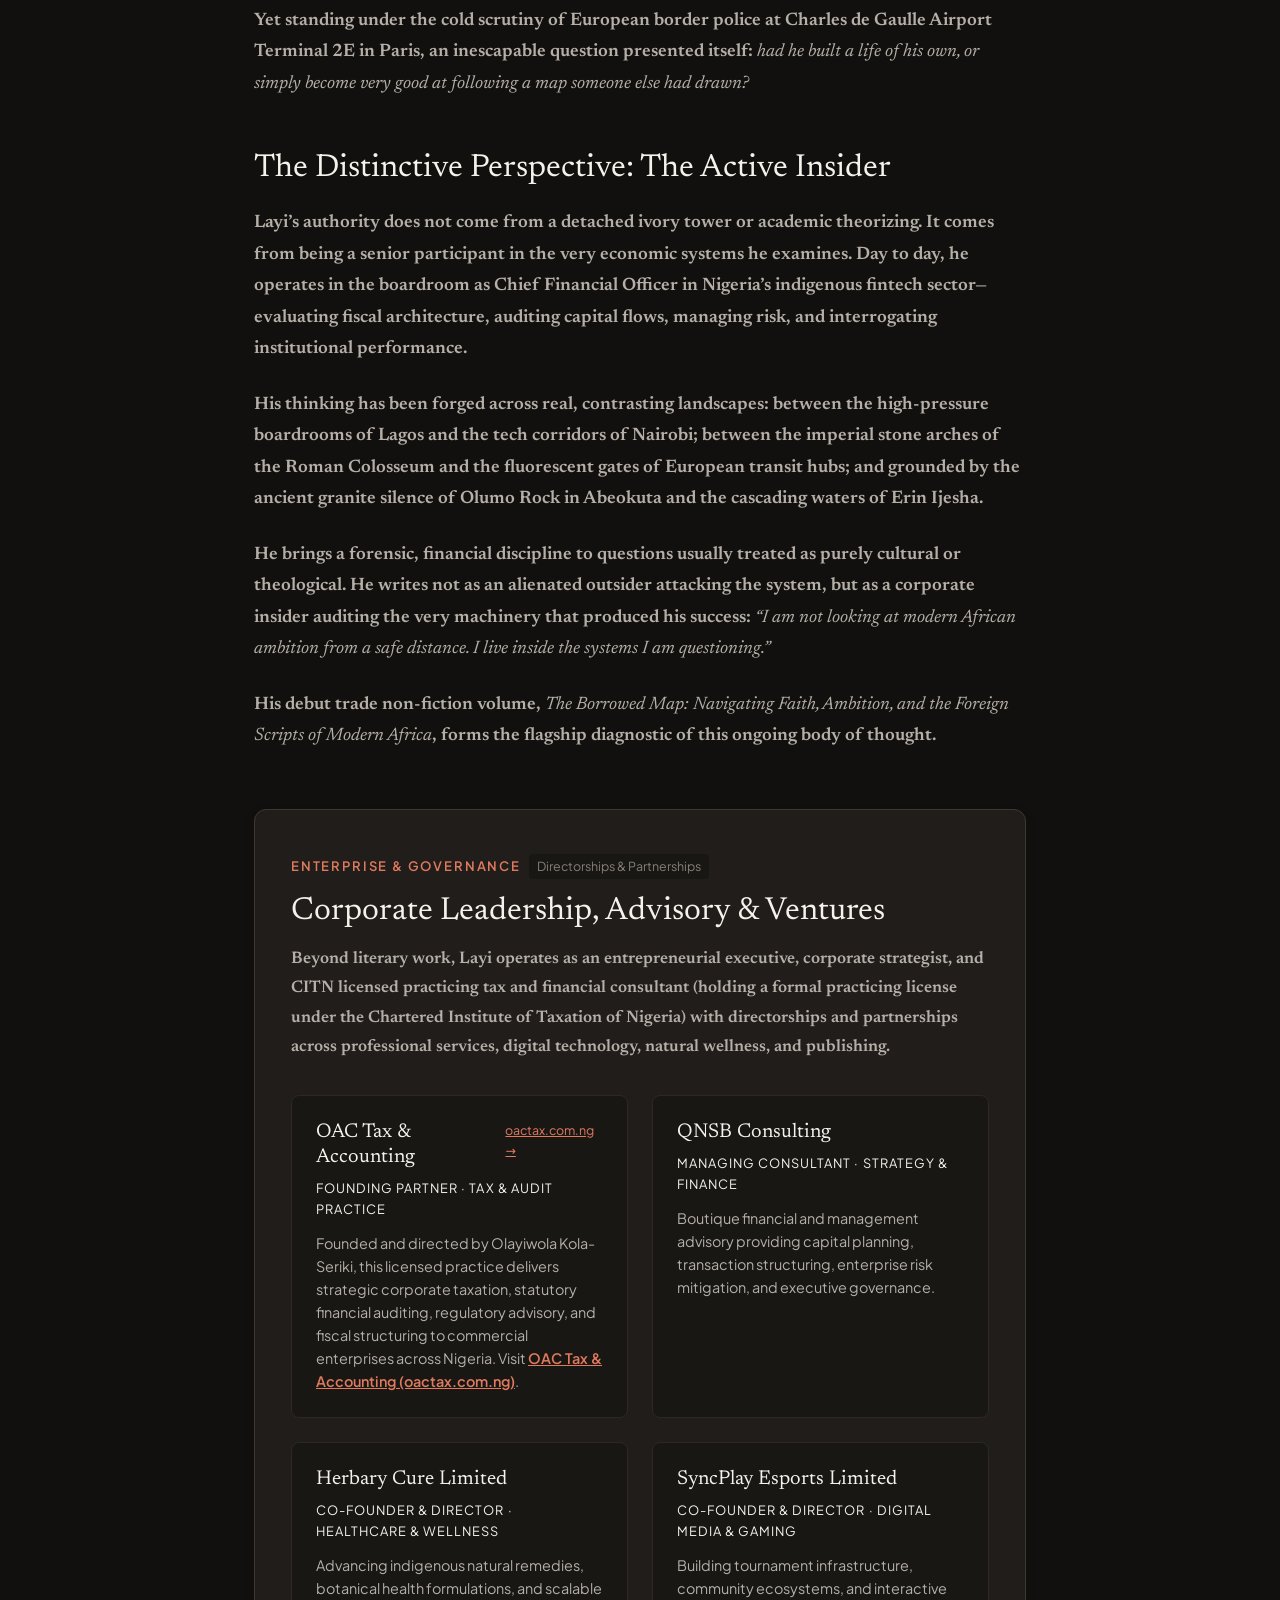
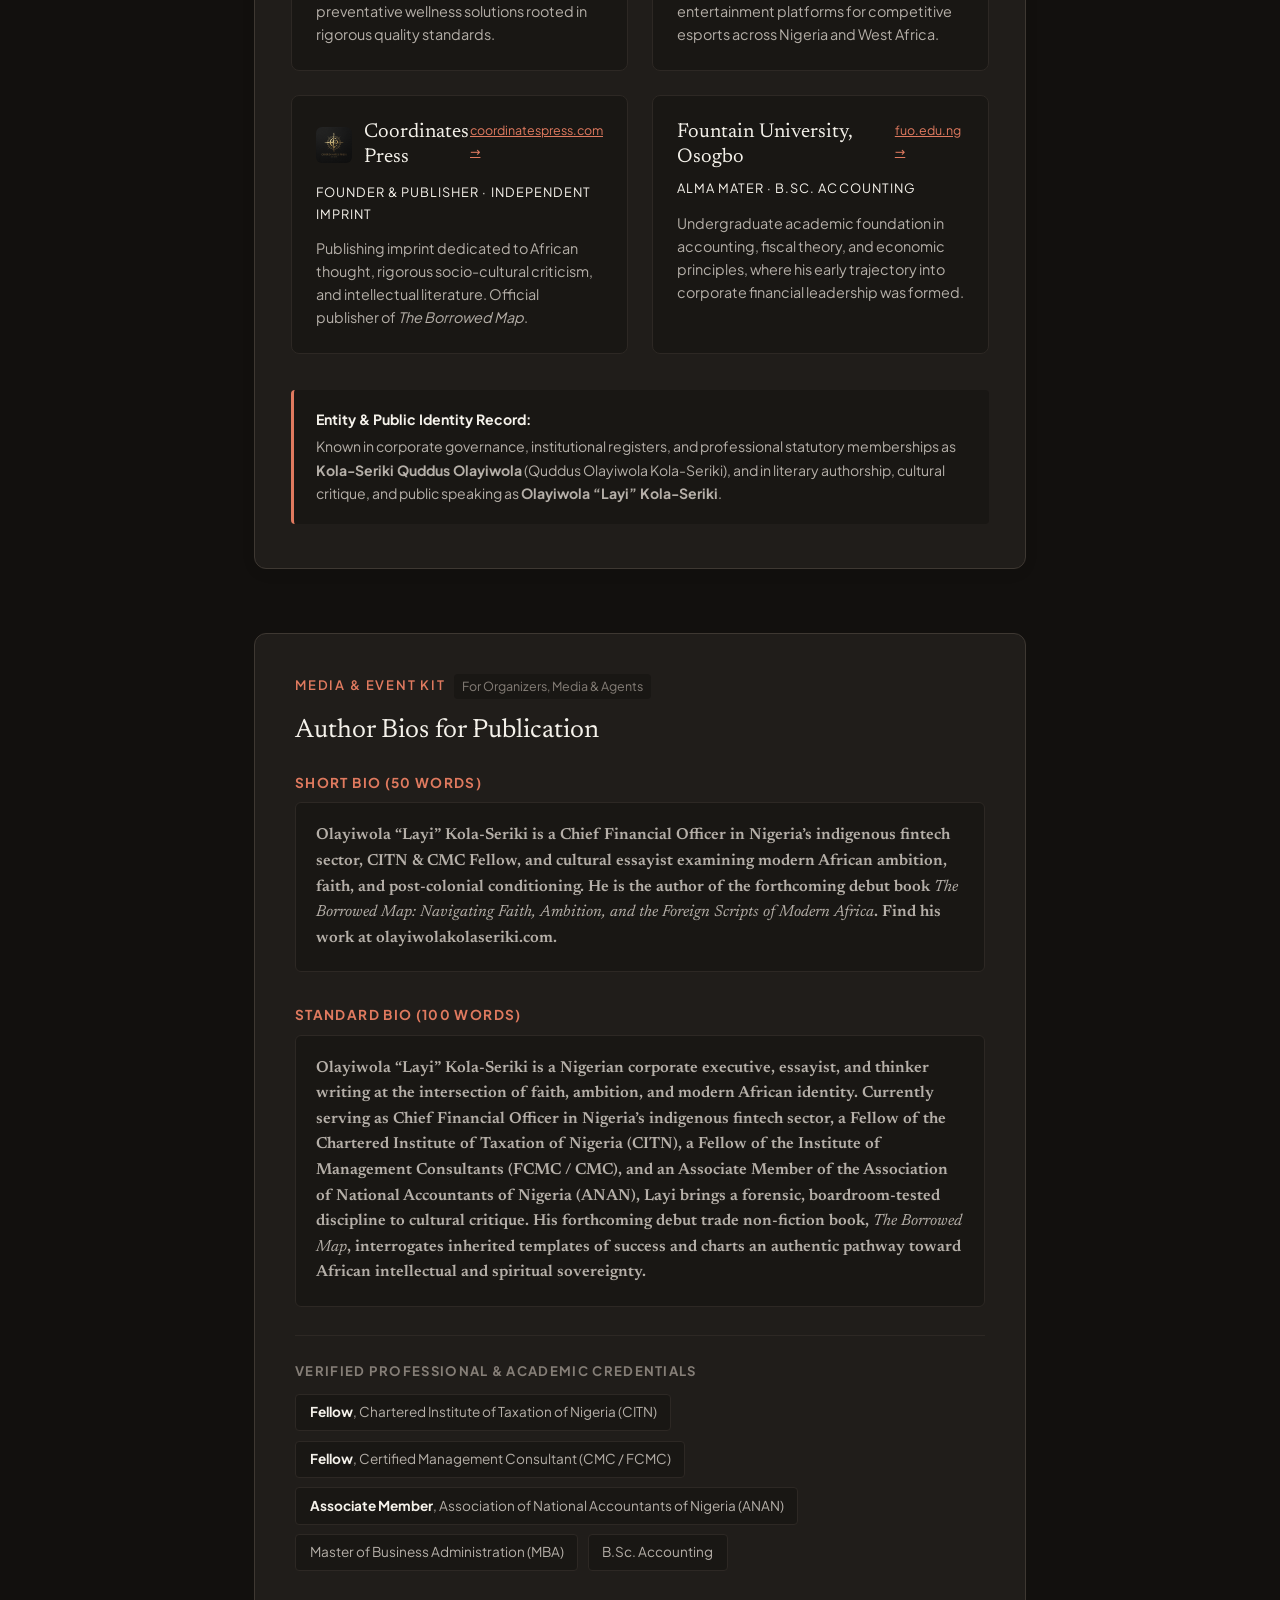
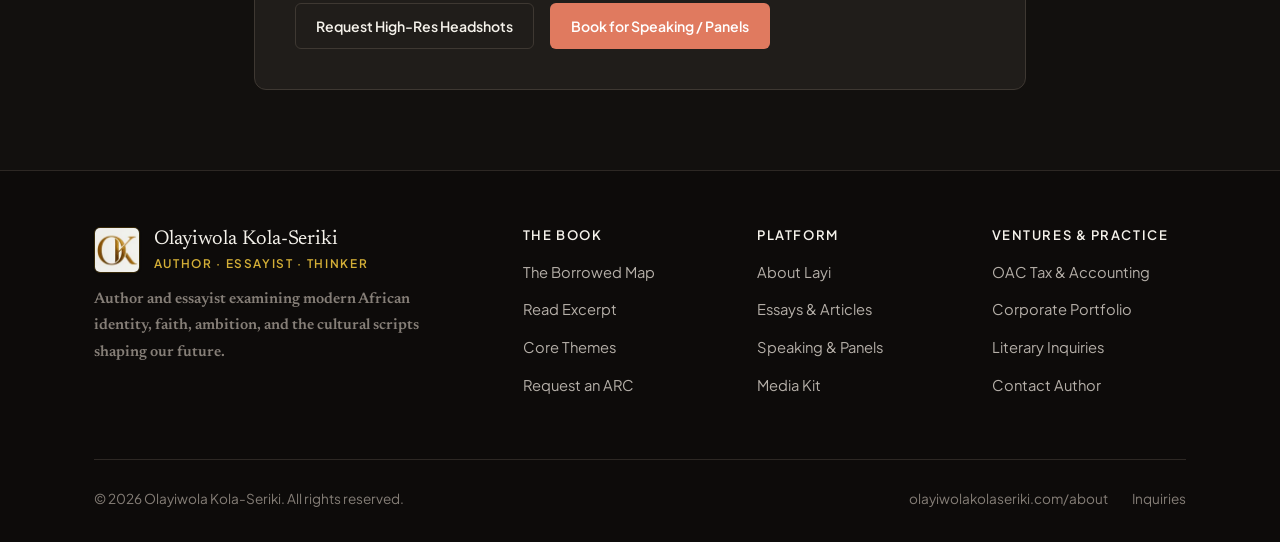
==== commit 043106cc: "feat(theme): implement dark mode default with bright mode toggle and local storage persistence" ====
--- a/about/index.html
+++ b/about/index.html
@@ -47,13 +47,25 @@
   <meta name="twitter:image" content="https://olayiwolakolaseriki.com/assets/images/author-portrait-1200.jpg">
   <meta name="twitter:image:alt" content="Olayiwola Kola-Seriki Author Portrait">
   
+  <!-- Theme Init (Anti-Flicker: default dark mode) -->
+  <script>
+    (function() {
+      try {
+        var stored = localStorage.getItem('theme');
+        var theme = stored ? stored : 'dark';
+        document.documentElement.setAttribute('data-theme', theme);
+      } catch (e) {}
+    })();
+  </script>
+  <meta name="theme-color" content="#12100E">
+
   <!-- Critical Performance Preloads -->
   <link rel="preload" as="font" type="font/woff2" href="/assets/fonts/newsreader-400.woff2" crossorigin>
   <link rel="preload" as="font" type="font/woff2" href="/assets/fonts/newsreader-600.woff2" crossorigin>
   <link rel="preload" as="font" type="font/woff2" href="/assets/fonts/plus-jakarta-sans-400.woff2" crossorigin>
   <link rel="preload" as="image" href="/assets/images/author-portrait.webp" type="image/webp" fetchpriority="high">
   
-  <link rel="stylesheet" href="/assets/css/styles.css">
+  <link rel="stylesheet" href="/assets/css/styles.css?v=2">
   
   <!-- Schema.org JSON-LD: ProfilePage & Comprehensive Person Entity -->
   <script type="application/ld+json">
@@ -224,6 +236,23 @@
       </nav>
 
       <div style="display: flex; gap: 0.75rem; align-items: center;">
+        <button class="theme-toggle" id="themeToggle" aria-label="Switch between dark and bright mode" title="Toggle dark/bright mode">
+          <svg class="sun-icon" width="18" height="18" viewBox="0 0 24 24" fill="none" stroke="currentColor" stroke-width="2" stroke-linecap="round" stroke-linejoin="round" aria-hidden="true">
+            <circle cx="12" cy="12" r="5"></circle>
+            <line x1="12" y1="1" x2="12" y2="3"></line>
+            <line x1="12" y1="21" x2="12" y2="23"></line>
+            <line x1="4.22" y1="4.22" x2="5.64" y2="5.64"></line>
+            <line x1="18.36" y1="18.36" x2="19.78" y2="19.78"></line>
+            <line x1="1" y1="12" x2="3" y2="12"></line>
+            <line x1="21" y1="12" x2="23" y2="12"></line>
+            <line x1="4.22" y1="19.78" x2="5.64" y2="18.36"></line>
+            <line x1="18.36" y1="5.64" x2="19.78" y2="4.22"></line>
+          </svg>
+          <svg class="moon-icon" width="18" height="18" viewBox="0 0 24 24" fill="none" stroke="currentColor" stroke-width="2" stroke-linecap="round" stroke-linejoin="round" aria-hidden="true">
+            <path d="M21 12.79A9 9 0 1 1 11.21 3 7 7 0 0 0 21 12.79z"></path>
+          </svg>
+          <span class="theme-toggle-label">Theme</span>
+        </button>
         <button class="btn-header" data-open-excerpt>Read Excerpt</button>
         <button class="mobile-toggle" id="mobileToggle" aria-label="Toggle navigation" aria-expanded="false">
           <svg fill="none" viewBox="0 0 24 24" stroke="currentColor">
@@ -497,7 +526,7 @@
     </div>
   </footer>
 
-  <script defer src="/assets/js/main.js"></script>
+  <script defer src="/assets/js/main.js?v=2"></script>
   <!-- Cloudflare Web Analytics -->
   <script defer src="https://static.cloudflareinsights.com/beacon.min.js" data-cf-beacon='{"token": "93169b39a39d4640a1ff8a6bffdba1cd"}'></script>
   <!-- End Cloudflare Web Analytics -->
--- a/assets/css/styles.css
+++ b/assets/css/styles.css
@@ -68,6 +68,39 @@
 }
 
 :root {
+  /* Default Theme: Warm Obsidian / Espresso Charcoal */
+  --bg-canvas: #12100E;
+  --bg-surface: #191714;
+  --bg-card: #201D1A;
+  --bg-elevated: #282420;
+
+  --text-primary: #F5F2EB;
+  --text-secondary: #B5AFA8;
+  --text-muted: #857E77;
+
+  --accent-terracotta: #E07A5F;
+  --accent-terracotta-hover: #F28E75;
+  --accent-terracotta-light: rgba(224, 122, 95, 0.16);
+
+  --accent-forest: #5E9484;
+  --accent-forest-light: rgba(94, 148, 132, 0.18);
+
+  --border-subtle: #2D2824;
+  --border-medium: #3E3832;
+
+  --header-bg: rgba(18, 16, 14, 0.94);
+  --card-shadow: 0 12px 28px -8px rgba(0, 0, 0, 0.55);
+  --input-bg: #191714;
+  --brand-tagline-color: #D4AF37;
+  --footer-bg: #0D0B0A;
+  --modal-bg: #181513;
+
+  --font-serif: 'Newsreader', 'Playfair Display', Georgia, Cambria, 'Times New Roman', serif;
+  --font-sans: 'Plus Jakarta Sans', system-ui, -apple-system, BlinkMacSystemFont, 'Segoe UI', Roboto, sans-serif;
+}
+
+[data-theme="light"] {
+  /* Bright Mode: Warm Editorial Parchment */
   --bg-canvas: #FAF8F5;
   --bg-surface: #F3EFEA;
   --bg-card: #FFFFFF;
@@ -87,8 +120,41 @@
   --border-subtle: #E7E1D8;
   --border-medium: #D5CCC0;
 
-  --font-serif: 'Newsreader', 'Playfair Display', Georgia, Cambria, 'Times New Roman', serif;
-  --font-sans: 'Plus Jakarta Sans', system-ui, -apple-system, BlinkMacSystemFont, 'Segoe UI', Roboto, sans-serif;
+  --header-bg: rgba(250, 248, 245, 0.94);
+  --card-shadow: 0 12px 28px -8px rgba(28, 25, 23, 0.06);
+  --input-bg: #FFFFFF;
+  --brand-tagline-color: #9B7028;
+  --footer-bg: var(--bg-surface);
+  --modal-bg: #FAF8F5;
+}
+
+[data-theme="dark"] {
+  /* Explicit Dark Mode */
+  --bg-canvas: #12100E;
+  --bg-surface: #191714;
+  --bg-card: #201D1A;
+  --bg-elevated: #282420;
+
+  --text-primary: #F5F2EB;
+  --text-secondary: #B5AFA8;
+  --text-muted: #857E77;
+
+  --accent-terracotta: #E07A5F;
+  --accent-terracotta-hover: #F28E75;
+  --accent-terracotta-light: rgba(224, 122, 95, 0.16);
+
+  --accent-forest: #5E9484;
+  --accent-forest-light: rgba(94, 148, 132, 0.18);
+
+  --border-subtle: #2D2824;
+  --border-medium: #3E3832;
+
+  --header-bg: rgba(18, 16, 14, 0.94);
+  --card-shadow: 0 12px 28px -8px rgba(0, 0, 0, 0.55);
+  --input-bg: #191714;
+  --brand-tagline-color: #D4AF37;
+  --footer-bg: #0D0B0A;
+  --modal-bg: #181513;
 }
 
 /* Reset & Base */
@@ -113,6 +179,9 @@
   min-height: 100vh;
   display: flex;
   flex-direction: column;
+  background-color: var(--bg-canvas);
+  color: var(--text-primary);
+  transition: background-color 0.25s ease, color 0.25s ease;
 }
 
 a {
@@ -182,10 +251,11 @@
   position: sticky;
   top: 0;
   z-index: 50;
-  background-color: rgba(250, 248, 245, 0.94);
+  background-color: var(--header-bg);
   backdrop-filter: blur(10px);
   border-bottom: 1px solid var(--border-subtle);
   padding: 1.25rem 0;
+  transition: background-color 0.25s ease, border-color 0.25s ease;
 }
 
 .nav-wrapper {
@@ -238,7 +308,8 @@
   font-weight: 600;
   letter-spacing: 0.14em;
   text-transform: uppercase;
-  color: #9B7028;
+  color: var(--brand-tagline-color);
+  transition: color 0.25s ease;
 }
 
 .footer-monogram {
@@ -298,6 +369,80 @@
   color: #fff;
 }
 
+/* Theme Toggle (Dark / Bright Mode) */
+.theme-toggle {
+  display: inline-flex;
+  align-items: center;
+  justify-content: center;
+  gap: 0.45rem;
+  background-color: var(--bg-surface);
+  color: var(--text-secondary);
+  border: 1px solid var(--border-medium);
+  border-radius: 9999px;
+  padding: 0.42rem 0.8rem;
+  font-family: var(--font-sans);
+  font-size: 0.82rem;
+  font-weight: 600;
+  cursor: pointer;
+  transition: all 0.2s ease;
+  line-height: 1;
+}
+
+.theme-toggle:hover {
+  color: var(--text-primary);
+  border-color: var(--accent-terracotta);
+  background-color: var(--bg-card);
+  transform: translateY(-1px);
+}
+
+.theme-toggle svg {
+  flex-shrink: 0;
+  transition: transform 0.3s cubic-bezier(0.16, 1, 0.3, 1);
+}
+
+.theme-toggle:hover svg {
+  transform: rotate(18deg);
+}
+
+/* In Dark Mode (Default): Show Sun icon to switch to Bright mode */
+[data-theme="dark"] .moon-icon {
+  display: none !important;
+}
+[data-theme="dark"] .sun-icon {
+  display: inline-block !important;
+  color: #F59E0B;
+}
+
+/* In Light Mode: Show Moon icon to switch to Dark mode */
+[data-theme="light"] .sun-icon {
+  display: none !important;
+}
+[data-theme="light"] .moon-icon {
+  display: inline-block !important;
+  color: var(--accent-terracotta);
+}
+
+/* Fallback for when data-theme is not yet initialized (defaults to dark) */
+:root:not([data-theme="light"]) .moon-icon {
+  display: none !important;
+}
+:root:not([data-theme="light"]) .sun-icon {
+  display: inline-block !important;
+  color: #F59E0B;
+}
+
+@media (max-width: 640px) {
+  .theme-toggle-label {
+    display: none;
+  }
+  .theme-toggle {
+    padding: 0.45rem;
+    border-radius: 50%;
+    width: 36px;
+    height: 36px;
+  }
+}
+
 /* Mobile Nav Toggle */
 .mobile-toggle {
   display: none;
@@ -318,9 +463,10 @@
   display: none;
   flex-direction: column;
   padding: 1.5rem;
-  background-color: var(--bg-card);
+  background-color: var(--bg-surface);
   border-bottom: 1px solid var(--border-subtle);
   gap: 1.25rem;
+  transition: background-color 0.25s ease;
 }
 
 .mobile-nav.open {
@@ -382,12 +528,12 @@
   border: 1px solid var(--border-subtle);
   border-radius: 10px;
   padding: 2.25rem;
-  transition: transform 0.25s ease, box-shadow 0.25s ease;
+  transition: transform 0.25s ease, box-shadow 0.25s ease, background-color 0.25s ease, border-color 0.25s ease;
 }
 
 .editorial-card:hover {
   transform: translateY(-2px);
-  box-shadow: 0 12px 28px -8px rgba(28, 25, 23, 0.06);
+  box-shadow: var(--card-shadow);
 }
 
 /* Book Cover Display */
@@ -426,11 +572,12 @@
 
 /* Newsletter Section */
 .newsletter-box {
-  background: linear-gradient(135deg, var(--bg-surface) 0%, #EFE8DF 100%);
+  background: linear-gradient(135deg, var(--bg-surface) 0%, var(--bg-elevated) 100%);
   border: 1px solid var(--border-medium);
   border-radius: 12px;
   padding: 3.5rem 2.5rem;
   text-align: center;
+  transition: background 0.25s ease, border-color 0.25s ease;
 }
 
 .newsletter-form {
@@ -447,9 +594,10 @@
   border: 1px solid var(--border-medium);
   font-family: var(--font-sans);
   font-size: 0.95rem;
-  background-color: #fff;
+  background-color: var(--input-bg);
   color: var(--text-primary);
   outline: none;
+  transition: background-color 0.25s ease, border-color 0.25s ease, color 0.25s ease;
 }
 
 .newsletter-input:focus {
@@ -463,8 +611,8 @@
   position: fixed;
   inset: 0;
   z-index: 100;
-  background-color: rgba(28, 25, 23, 0.7);
-  backdrop-filter: blur(6px);
+  background-color: rgba(18, 16, 14, 0.8);
+  backdrop-filter: blur(8px);
   padding: 1.5rem;
   overflow-y: auto;
   align-items: center;
@@ -476,16 +624,18 @@
 }
 
 .modal-content {
-  background-color: #FAF8F5;
+  background-color: var(--modal-bg);
   max-width: 780px;
   width: 100%;
   border-radius: 12px;
   border: 1px solid var(--border-medium);
   padding: 3rem 2.5rem;
   position: relative;
-  box-shadow: 0 25px 50px -12px rgba(0, 0, 0, 0.35);
+  box-shadow: 0 25px 50px -12px rgba(0, 0, 0, 0.55);
   max-height: 90vh;
   overflow-y: auto;
+  color: var(--text-primary);
+  transition: background-color 0.25s ease, border-color 0.25s ease;
 }
 
 .modal-close {
@@ -519,7 +669,7 @@
   margin-bottom: 1.4rem;
   font-size: 1.15rem;
   line-height: 1.8;
-  color: #2D2723;
+  color: var(--text-primary);
 }
 
 .excerpt-body p:first-of-type::first-letter {
@@ -536,8 +686,9 @@
 .site-footer {
   margin-top: auto;
   border-top: 1px solid var(--border-subtle);
-  background-color: var(--bg-surface);
+  background-color: var(--footer-bg);
   padding: 3.5rem 0 2rem;
+  transition: background-color 0.25s ease, border-color 0.25s ease;
 }
 
 .footer-grid {
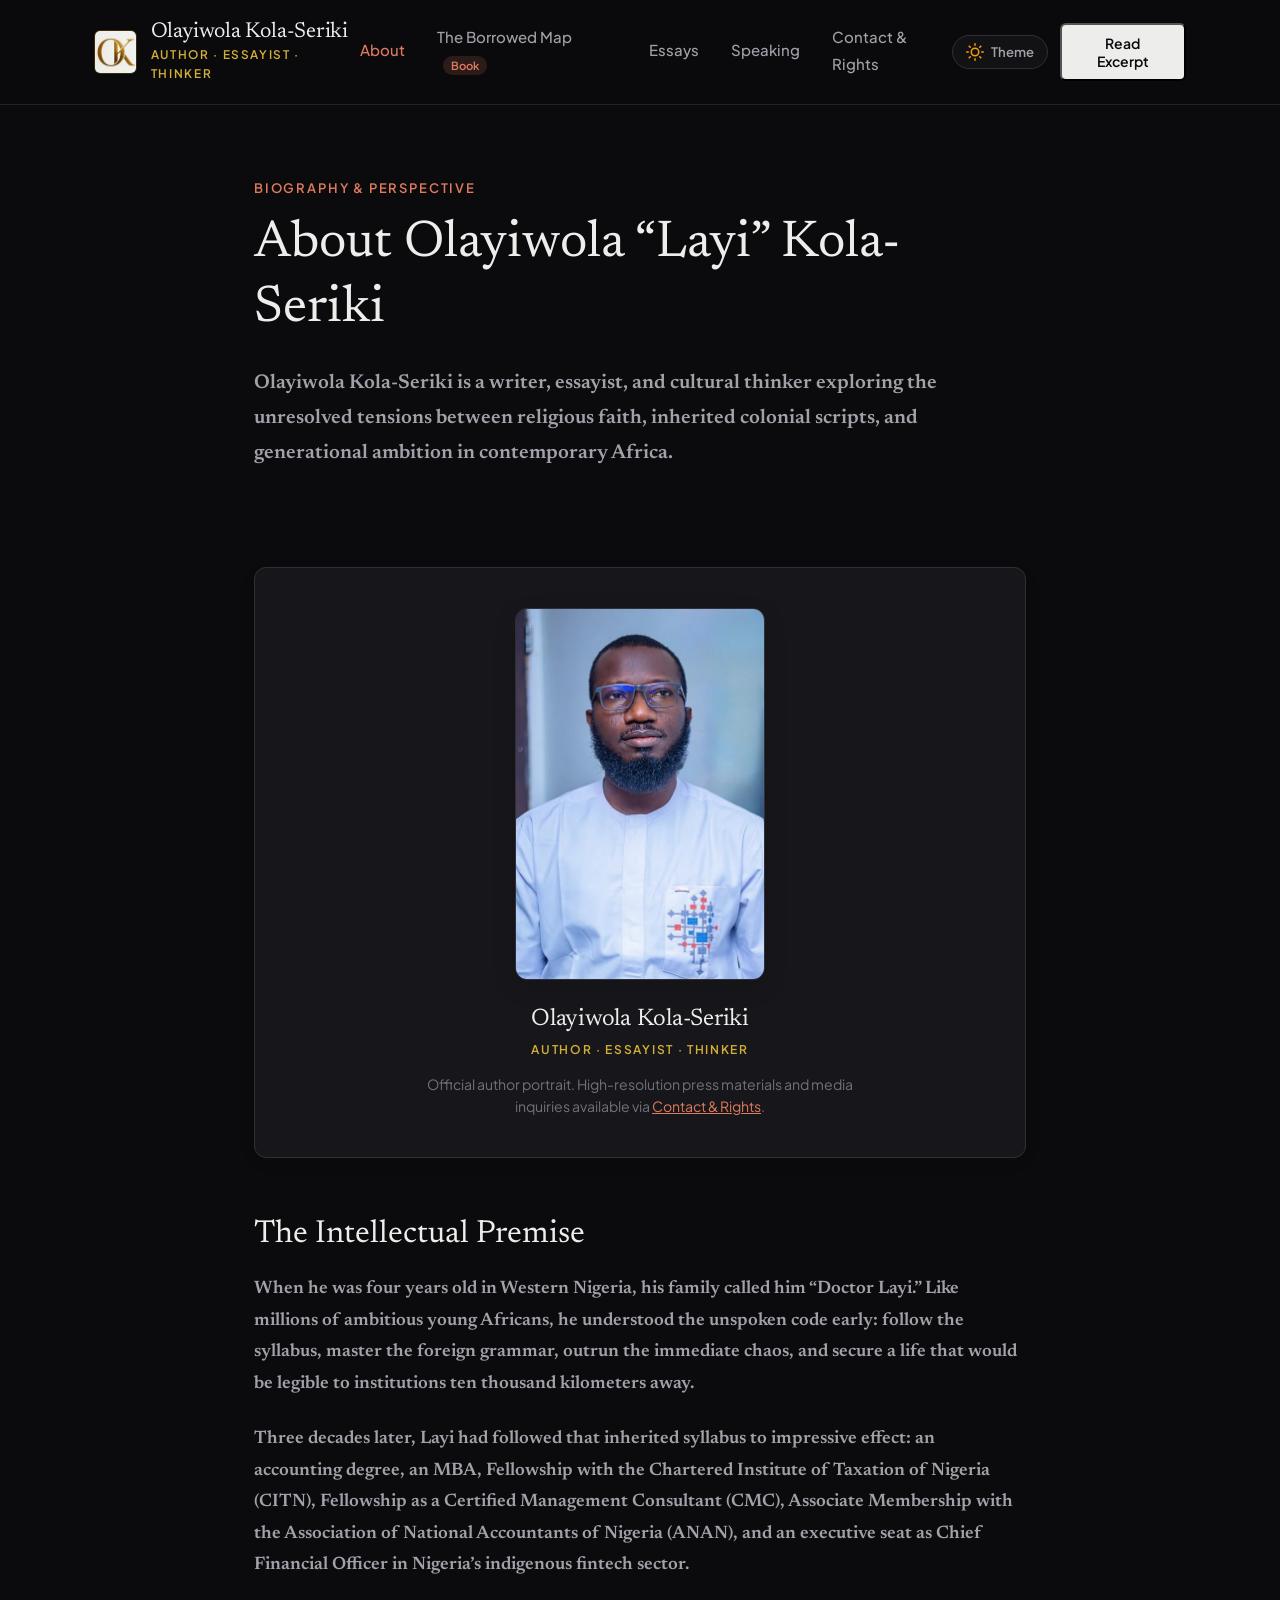
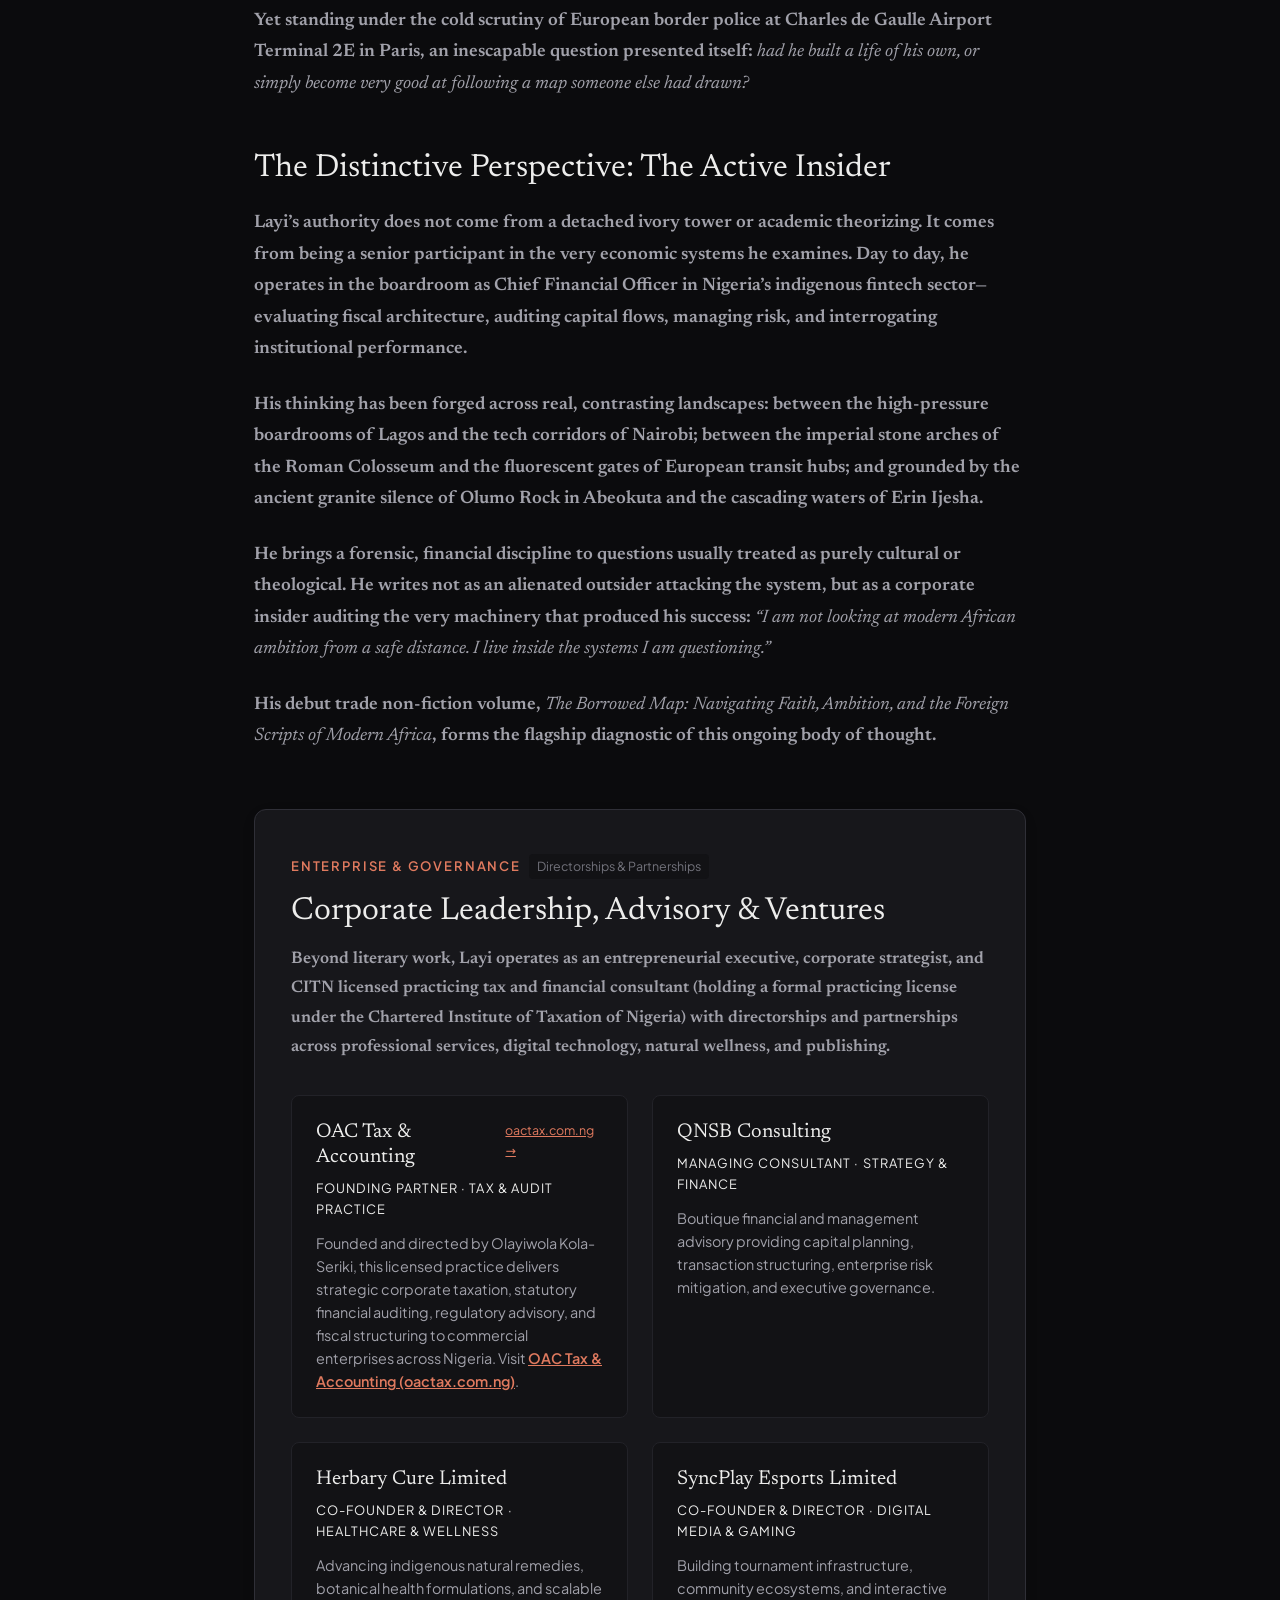
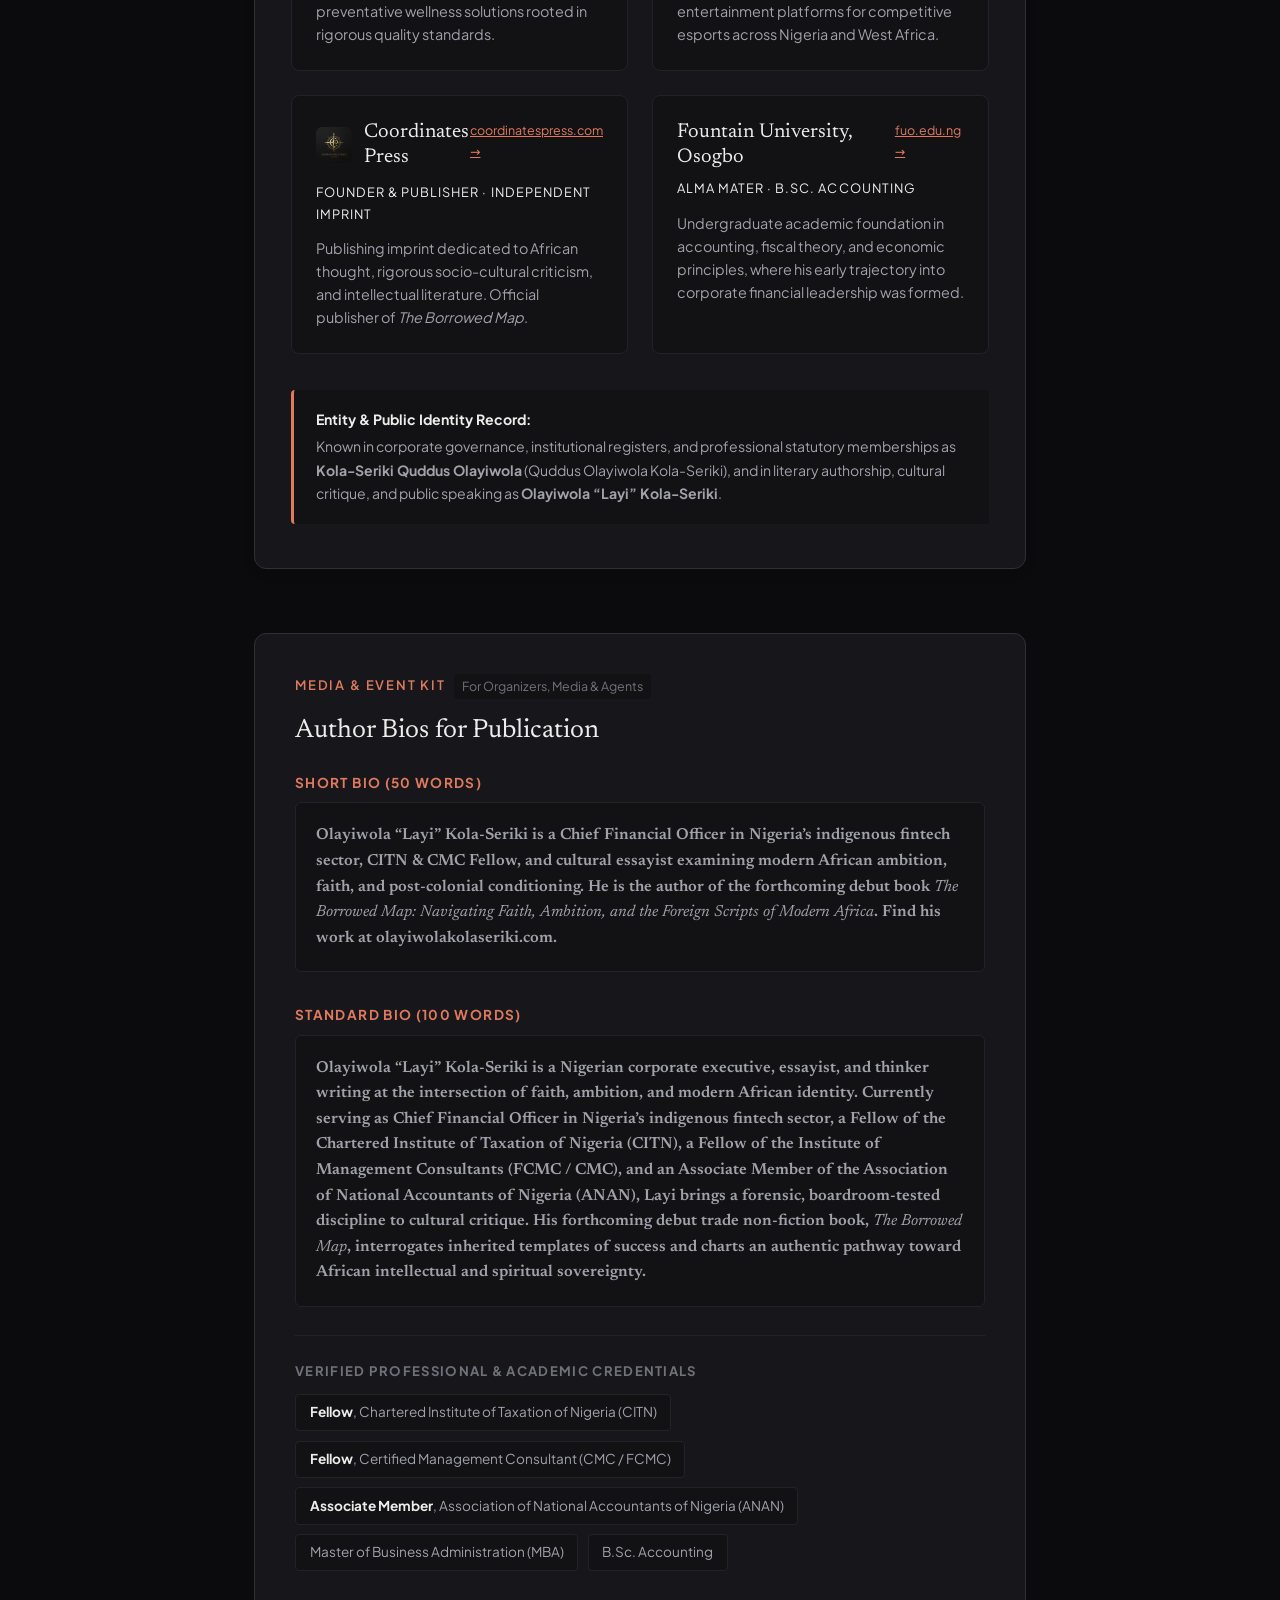
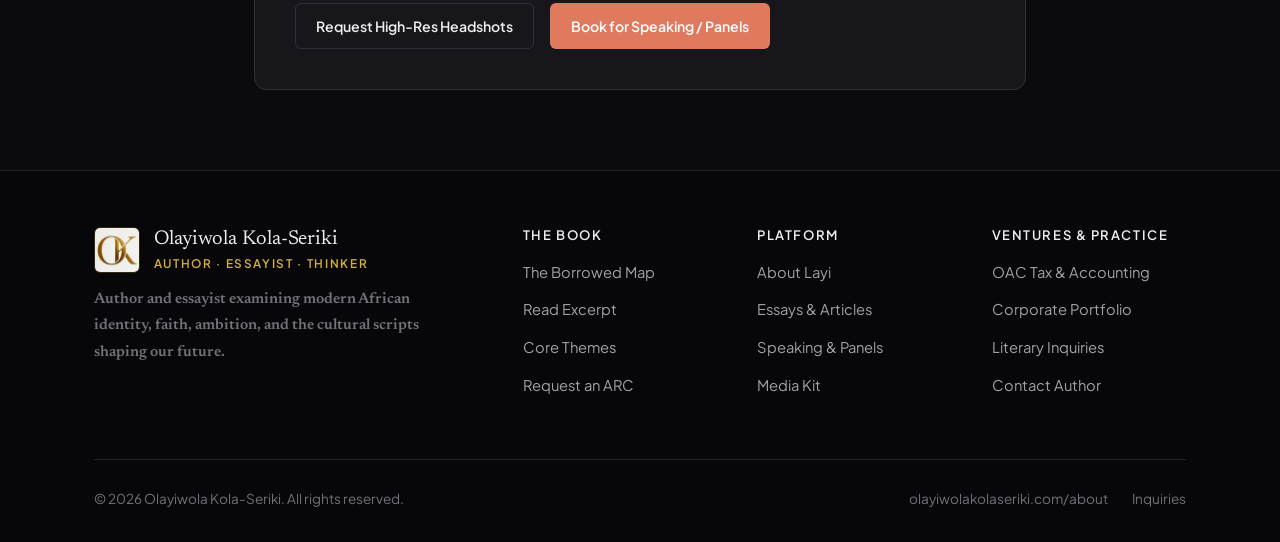
==== commit c148f10c: "style(dark-mode): refine dark theme from coffee brown to deep obsidian onyx" ====
--- a/about/index.html
+++ b/about/index.html
@@ -57,7 +57,7 @@
       } catch (e) {}
     })();
   </script>
-  <meta name="theme-color" content="#12100E">
+  <meta name="theme-color" content="#0B0B0D">
 
   <!-- Critical Performance Preloads -->
   <link rel="preload" as="font" type="font/woff2" href="/assets/fonts/newsreader-400.woff2" crossorigin>
@@ -65,7 +65,7 @@
   <link rel="preload" as="font" type="font/woff2" href="/assets/fonts/plus-jakarta-sans-400.woff2" crossorigin>
   <link rel="preload" as="image" href="/assets/images/author-portrait.webp" type="image/webp" fetchpriority="high">
   
-  <link rel="stylesheet" href="/assets/css/styles.css?v=2">
+  <link rel="stylesheet" href="/assets/css/styles.css?v=3">
   
   <!-- Schema.org JSON-LD: ProfilePage & Comprehensive Person Entity -->
   <script type="application/ld+json">
@@ -526,7 +526,7 @@
     </div>
   </footer>
 
-  <script defer src="/assets/js/main.js?v=2"></script>
+  <script defer src="/assets/js/main.js?v=3"></script>
   <!-- Cloudflare Web Analytics -->
   <script defer src="https://static.cloudflareinsights.com/beacon.min.js" data-cf-beacon='{"token": "93169b39a39d4640a1ff8a6bffdba1cd"}'></script>
   <!-- End Cloudflare Web Analytics -->
--- a/assets/css/styles.css
+++ b/assets/css/styles.css
@@ -68,15 +68,15 @@
 }
 
 :root {
-  /* Default Theme: Warm Obsidian / Espresso Charcoal */
-  --bg-canvas: #12100E;
-  --bg-surface: #191714;
-  --bg-card: #201D1A;
-  --bg-elevated: #282420;
-
-  --text-primary: #F5F2EB;
-  --text-secondary: #B5AFA8;
-  --text-muted: #857E77;
+  /* Default Theme: Deep Obsidian Onyx */
+  --bg-canvas: #0B0B0D;
+  --bg-surface: #121215;
+  --bg-card: #17171B;
+  --bg-elevated: #202026;
+
+  --text-primary: #EDEDEC;
+  --text-secondary: #A1A1AA;
+  --text-muted: #71717A;
 
   --accent-terracotta: #E07A5F;
   --accent-terracotta-hover: #F28E75;
@@ -85,15 +85,15 @@
   --accent-forest: #5E9484;
   --accent-forest-light: rgba(94, 148, 132, 0.18);
 
-  --border-subtle: #2D2824;
-  --border-medium: #3E3832;
-
-  --header-bg: rgba(18, 16, 14, 0.94);
-  --card-shadow: 0 12px 28px -8px rgba(0, 0, 0, 0.55);
-  --input-bg: #191714;
+  --border-subtle: #222228;
+  --border-medium: #2F2F37;
+
+  --header-bg: rgba(11, 11, 13, 0.94);
+  --card-shadow: 0 12px 28px -8px rgba(0, 0, 0, 0.65);
+  --input-bg: #141418;
   --brand-tagline-color: #D4AF37;
-  --footer-bg: #0D0B0A;
-  --modal-bg: #181513;
+  --footer-bg: #070709;
+  --modal-bg: #141418;
 
   --font-serif: 'Newsreader', 'Playfair Display', Georgia, Cambria, 'Times New Roman', serif;
   --font-sans: 'Plus Jakarta Sans', system-ui, -apple-system, BlinkMacSystemFont, 'Segoe UI', Roboto, sans-serif;
@@ -129,15 +129,15 @@
 }
 
 [data-theme="dark"] {
-  /* Explicit Dark Mode */
-  --bg-canvas: #12100E;
-  --bg-surface: #191714;
-  --bg-card: #201D1A;
-  --bg-elevated: #282420;
-
-  --text-primary: #F5F2EB;
-  --text-secondary: #B5AFA8;
-  --text-muted: #857E77;
+  /* Explicit Dark Mode: Deep Obsidian Onyx */
+  --bg-canvas: #0B0B0D;
+  --bg-surface: #121215;
+  --bg-card: #17171B;
+  --bg-elevated: #202026;
+
+  --text-primary: #EDEDEC;
+  --text-secondary: #A1A1AA;
+  --text-muted: #71717A;
 
   --accent-terracotta: #E07A5F;
   --accent-terracotta-hover: #F28E75;
@@ -146,15 +146,15 @@
   --accent-forest: #5E9484;
   --accent-forest-light: rgba(94, 148, 132, 0.18);
 
-  --border-subtle: #2D2824;
-  --border-medium: #3E3832;
-
-  --header-bg: rgba(18, 16, 14, 0.94);
-  --card-shadow: 0 12px 28px -8px rgba(0, 0, 0, 0.55);
-  --input-bg: #191714;
+  --border-subtle: #222228;
+  --border-medium: #2F2F37;
+
+  --header-bg: rgba(11, 11, 13, 0.94);
+  --card-shadow: 0 12px 28px -8px rgba(0, 0, 0, 0.65);
+  --input-bg: #141418;
   --brand-tagline-color: #D4AF37;
-  --footer-bg: #0D0B0A;
-  --modal-bg: #181513;
+  --footer-bg: #070709;
+  --modal-bg: #141418;
 }
 
 /* Reset & Base */
@@ -611,7 +611,7 @@
   position: fixed;
   inset: 0;
   z-index: 100;
-  background-color: rgba(18, 16, 14, 0.8);
+  background-color: rgba(7, 7, 9, 0.82);
   backdrop-filter: blur(8px);
   padding: 1.5rem;
   overflow-y: auto;
